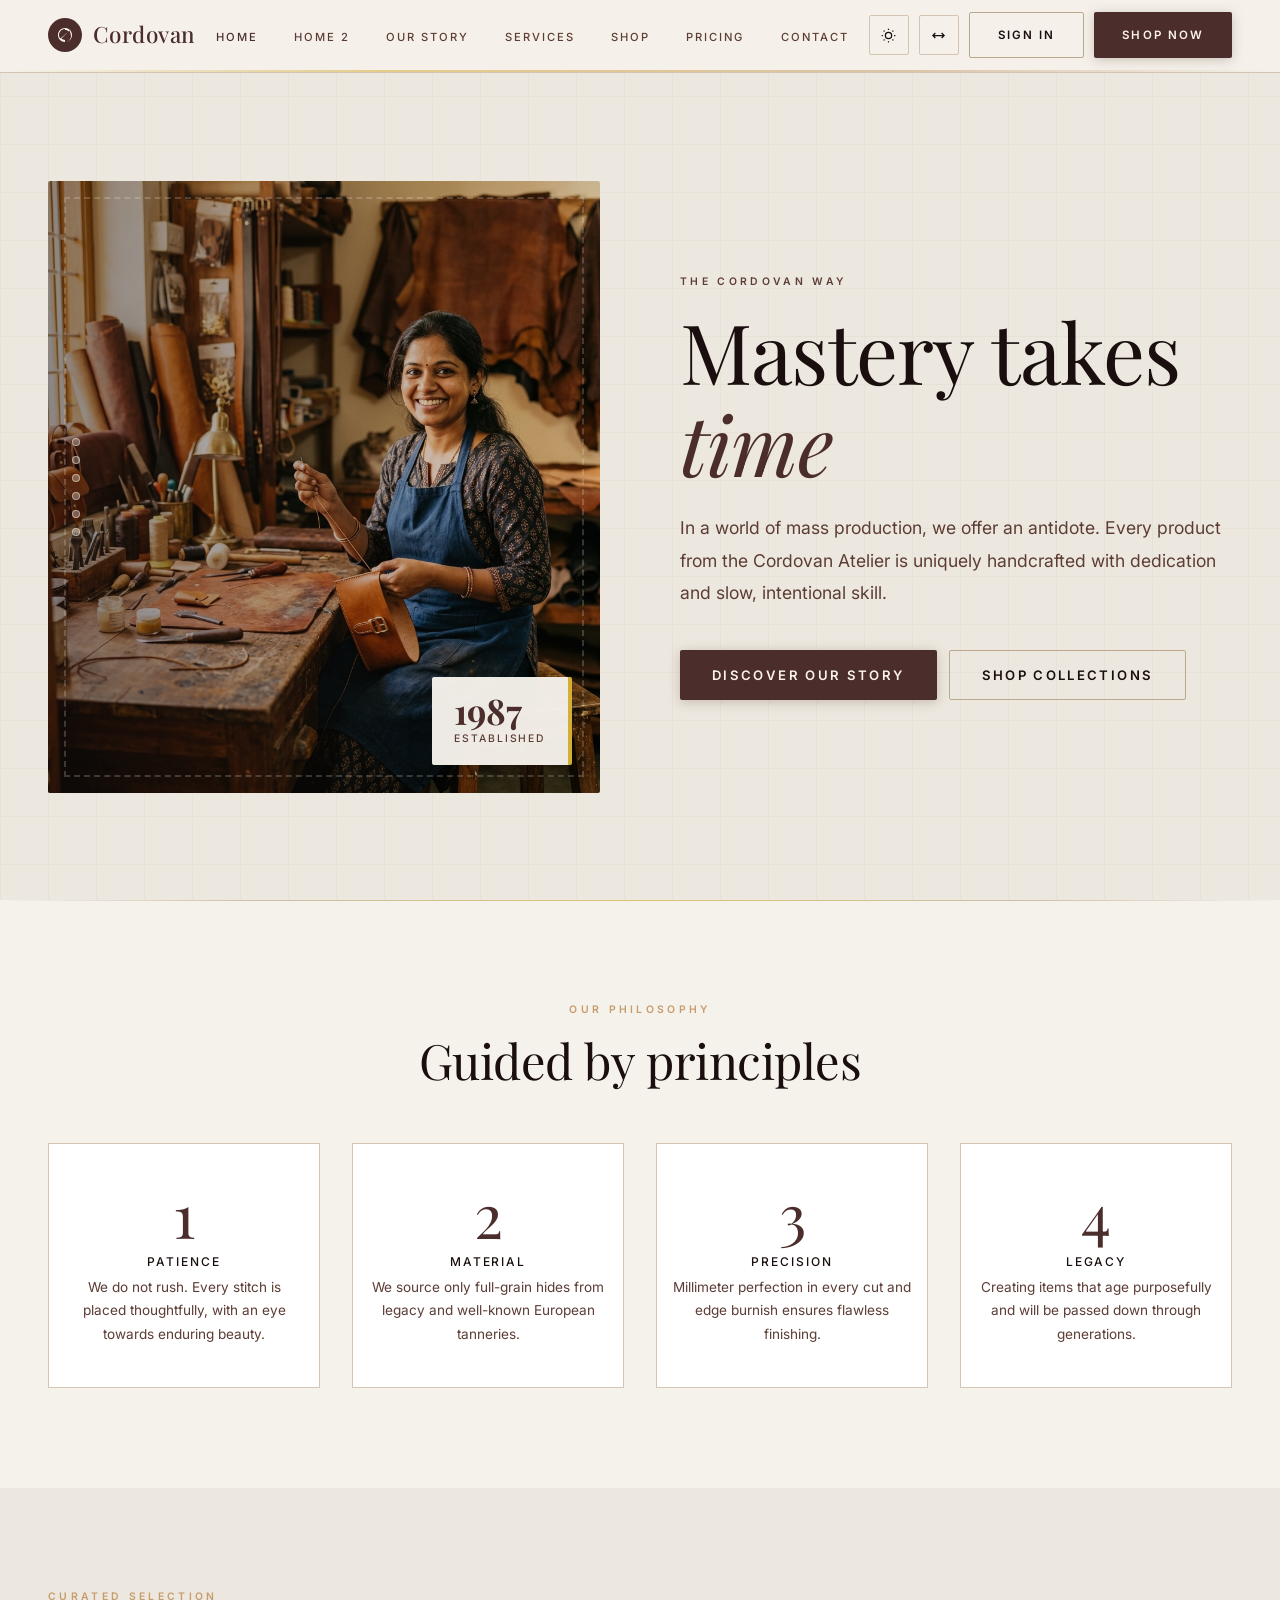
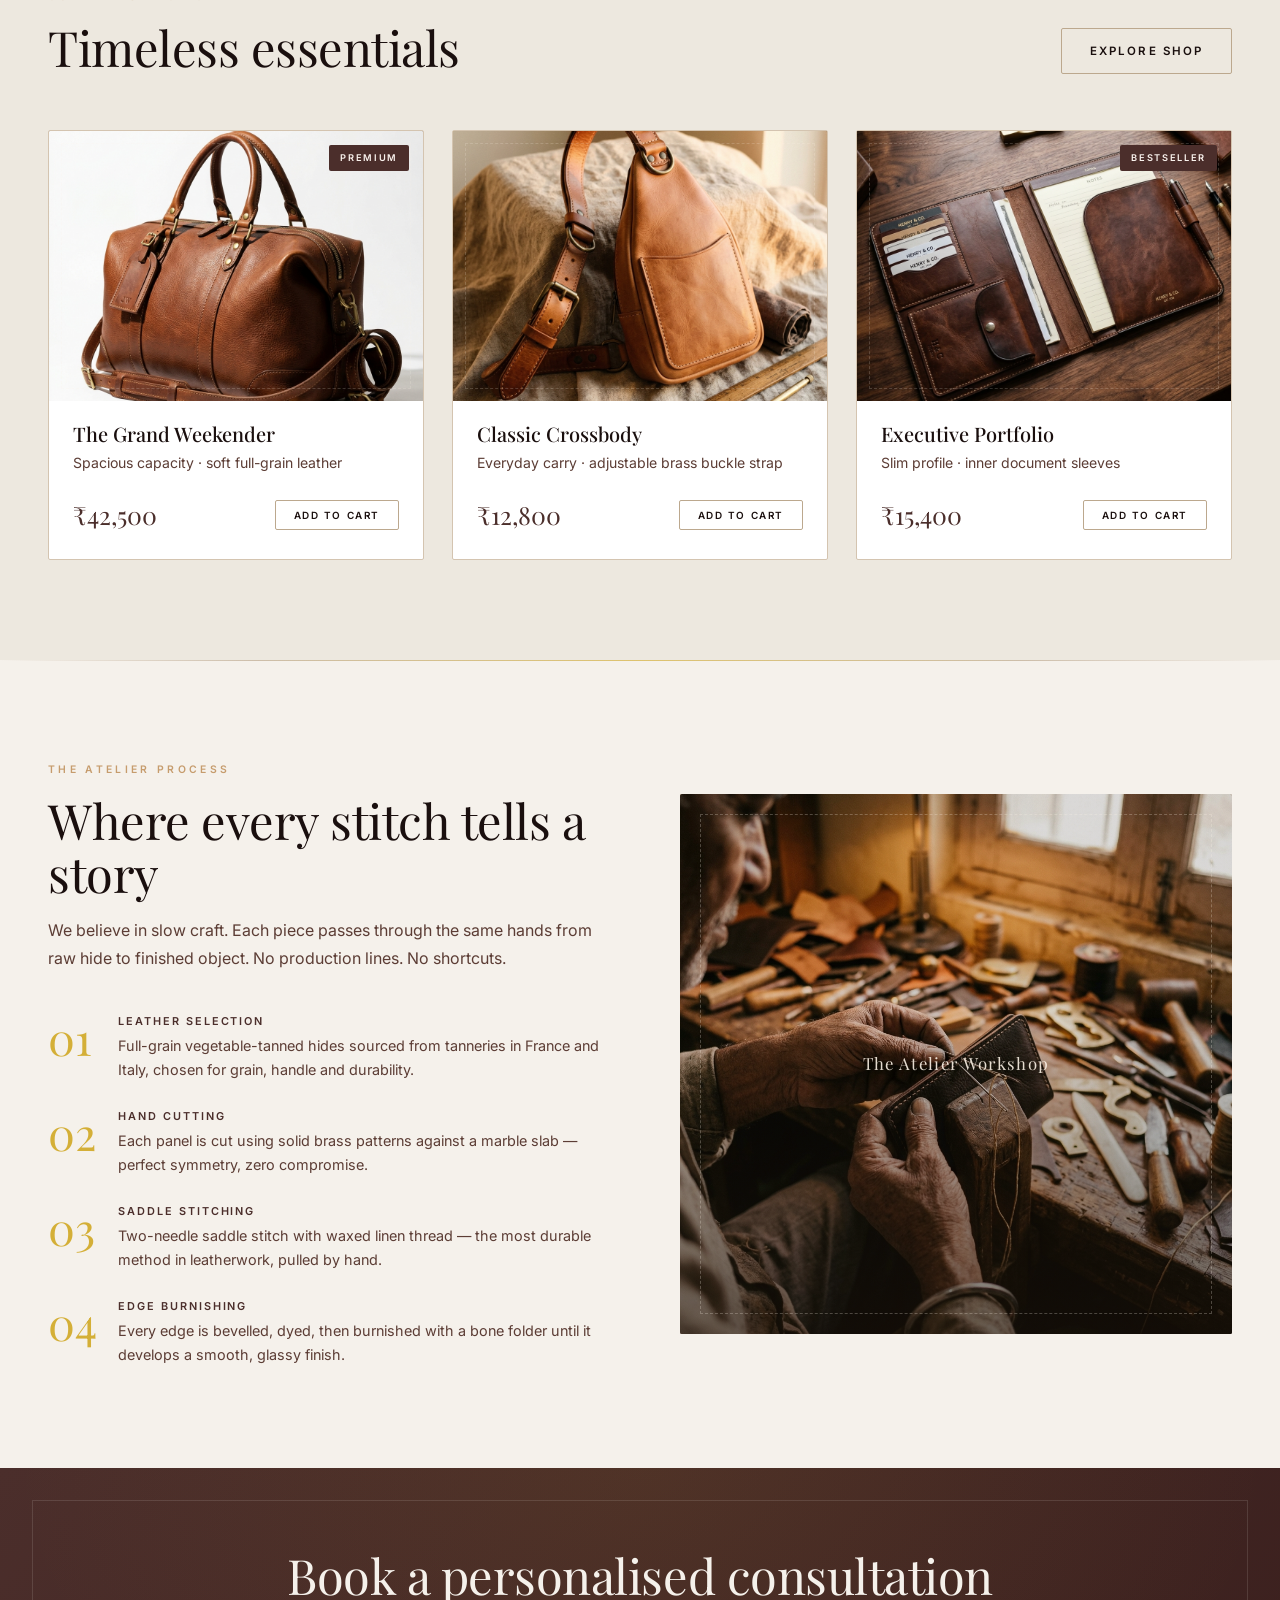
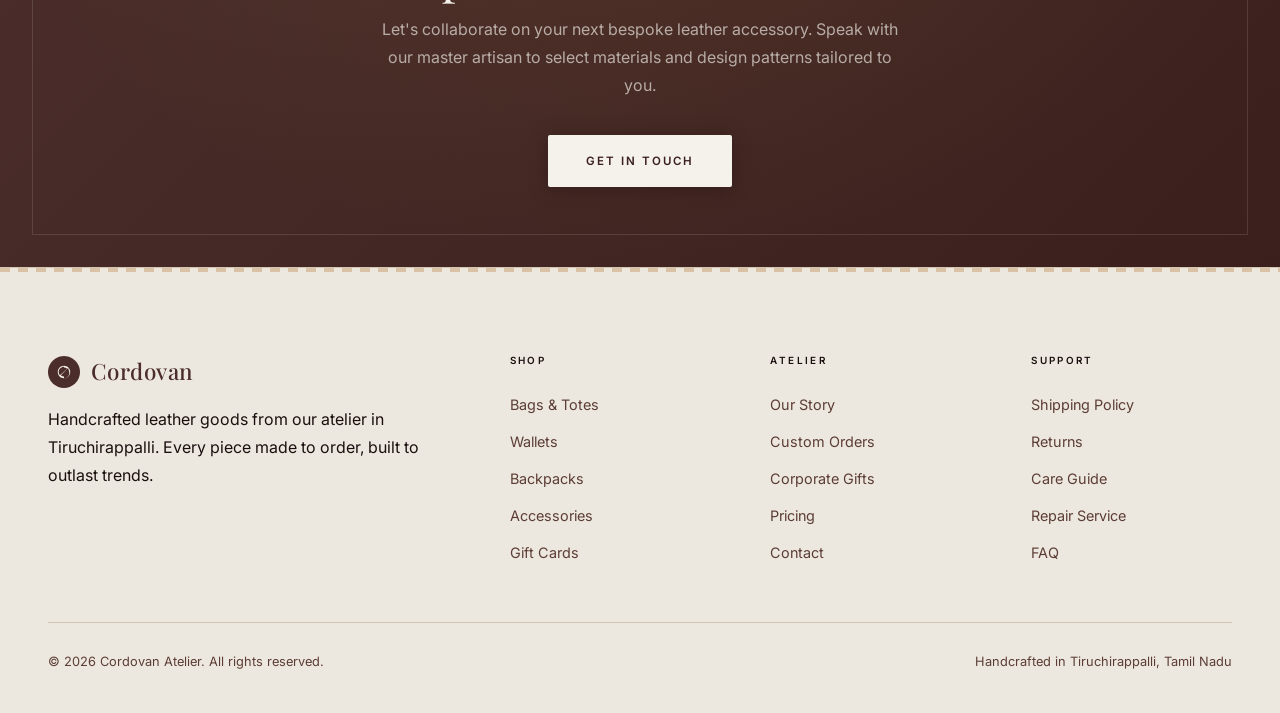
==== index-2.html @ c3d80b7b "first commit" ====
<!DOCTYPE html>
<html lang="en" data-theme="light">

<head>
  <meta charset="UTF-8" />
  <meta name="viewport" content="width=device-width, initial-scale=1.0" />
  <title>Cordovan Atelier – Home 2</title>
  <link rel="icon" type="image/png" href="assets/favicon.png" />
  <link rel="preconnect" href="https://fonts.googleapis.com" />
  <link rel="preconnect" href="https://fonts.gstatic.com" crossorigin />
  <link
    href="https://fonts.googleapis.com/css2?family=Playfair+Display:ital,wght@0,400;0,500;0,700;1,400;1,500&family=Inter:wght@300;400;500;600&display=swap"
    rel="stylesheet" />
  <link rel="stylesheet" href="assets/css/style.css" />
  <link rel="stylesheet" href="assets/css/dark-mode.css" />
  <link rel="stylesheet" href="assets/css/rtl.css" />
</head>

<body>

  <!-- ══════════════════════════ NAV ══════════════════════════ -->
  <nav id="mainNav">
    <div class="nav-inner">
      <div class="logo" onclick="showPage('home')">
        <div class="logo-mark">
          <svg width="18" height="18" viewBox="0 0 18 18">
            <path
              d="M9 2C5.1 2 2 5.1 2 9s3.1 7 7 7 7-3.1 7-7-3.1-7-7-7zm0 2c1.4 0 2.6.5 3.6 1.4L4.4 12.6C3.5 11.6 3 10.4 3 9c0-3.3 2.7-6 6-6zm0 10c-1.4 0-2.6-.5-3.6-1.4l8.2-8.2C14.5 7.4 15 8.6 15 10c0 3.3-2.7 5.9-6 5.9z" />
          </svg>
        </div>
        Cordovan
      </div>
      <ul class="nav-links">
        <li><a id="nav-home" onclick="showPage('home')" class="active">Home</a></li>
        <li><a id="nav-home-2"onclick="showPage('home2')">Home 2</a></li>
        <li><a id="nav-about" onclick="showPage('about')">Our Story</a></li>
        <li><a id="nav-services" onclick="showPage('services')">Services</a></li>
        <li><a id="nav-shop" onclick="showPage('shop')">Shop</a></li>
        <li><a id="nav-pricing" onclick="showPage('pricing')">Pricing</a></li>
        <li><a id="nav-contact" onclick="showPage('contact')">Contact</a></li>
      </ul>
      <div class="nav-actions">
        <button class="btn-icon" onclick="toggleTheme()" title="Toggle light/dark">
          <svg viewBox="0 0 24 24" fill="none" stroke="currentColor" stroke-width="2">
            <circle cx="12" cy="12" r="5" />
            <path
              d="M12 1v2M12 21v2M4.22 4.22l1.42 1.42M18.36 18.36l1.42 1.42M1 12h2M21 12h2M4.22 19.78l1.42-1.42M18.36 5.64l1.42-1.42" />
          </svg>
        </button>
        <button class="btn-icon" id="rtl-toggle-btn" onclick="toggleRTL()" title="Switch to RTL">
          <svg viewBox="0 0 24 24" fill="none" stroke="currentColor" stroke-width="2">
            <path d="M7 16l-4-4 4-4M3 12h18M17 8l4 4-4 4" />
          </svg>
        </button>
        <button class="btn-outline" onclick="showPage('login')">Sign In</button>
        <button class="btn-hide" onclick="showPage('shop')">Shop Now</button>
        <button class="btn-icon mobile-menu-btn" onclick="toggleMobile()">
          <svg viewBox="0 0 24 24" fill="none" stroke="currentColor" stroke-width="2">
            <line x1="3" y1="6" x2="21" y2="6" />
            <line x1="3" y1="12" x2="21" y2="12" />
            <line x1="3" y1="18" x2="21" y2="18" />
          </svg>
        </button>
      </div>
    </div>
  </nav>

  <div class="mobile-menu" id="mobileMenu">
    <a onclick="sp('home');toggleMobile()">Home</a>
    <a onclick="sp('home2');toggleMobile()">Home 2</a>
    <a onclick="sp('services');toggleMobile()">Services</a>
    <a onclick="sp('shop');toggleMobile()">Shop</a>
    <a onclick="sp('about');toggleMobile()">Our Story</a>
    <a onclick="sp('contact');toggleMobile()">Contact</a>
    <a onclick="sp('pricing');toggleMobile()">Pricing</a>
    <div class="mobile-menu-utils">
      <button class="mobile-util-btn" onclick="toggleTheme()" title="Toggle light / dark mode">
        <svg viewBox="0 0 24 24" fill="none" stroke="currentColor" stroke-width="2">
          <circle cx="12" cy="12" r="5" />
          <path
            d="M12 1v2M12 21v2M4.22 4.22l1.42 1.42M18.36 18.36l1.42 1.42M1 12h2M21 12h2M4.22 19.78l1.42-1.42M18.36 5.64l1.42-1.42" />
        </svg>
        <span>Light / Dark</span>
      </button>
      <button class="mobile-util-btn" onclick="toggleRTL()" title="Toggle RTL layout">
        <svg viewBox="0 0 24 24" fill="none" stroke="currentColor" stroke-width="2">
          <path d="M7 16l-4-4 4-4M3 12h18M17 8l4 4-4 4" />
        </svg>
        <span>RTL Layout</span>
      </button>
    </div>
    <div class="mobile-menu-actions">
      <button class="btn-outline" onclick="sp('login');toggleMobile()">Sign In</button>
      <button class="btn-hide" onclick="sp('shop');toggleMobile()">Shop Now</button>
    </div>
  </div>

  <!-- Hero - Alternative Layout: Image Left, Content Right -->
  <div class="hero-wrap" style="background: var(--parch2);">
    <div class="hero-inner">
      <div class="hero-visual animate-hero-visual">
        <div class="hero-visual-inner has-image">
          <img src="assets/images/about_artisan.png" alt="Master artisan working on leather"
            class="hero-img" style="object-position: left center;" />
          <div class="hero-img-overlay"></div>
          <div class="hero-tag" style="left: auto; right: 28px; border-left: none; border-right: 4px solid var(--burnish);">
            <div class="tag-num">1987</div>
            <div class="tag-label">Established</div>
          </div>
          <div class="punch-row" style="right: auto; left: 24px;">
            <div class="punch-dot"></div>
            <div class="punch-dot"></div>
            <div class="punch-dot"></div>
            <div class="punch-dot"></div>
            <div class="punch-dot"></div>
            <div class="punch-dot"></div>
          </div>
        </div>
      </div>
      <div class="hero-content animate-hero-content">
        <span class="eyebrow" style="color: var(--ink-mid);">The Cordovan Way</span>
        <h1>Mastery takes <em>time</em></h1>
        <p>In a world of mass production, we offer an antidote. Every product from the Cordovan Atelier is uniquely handcrafted with dedication and slow, intentional skill.</p>
        <div class="hero-ctas">
          <button class="btn-hide" onclick="showPage('about')">Discover our Story</button>
          <button class="btn-outline" onclick="showPage('shop')">Shop Collections</button>
        </div>
      </div>
    </div>
  </div>

  <div class="divider-stitch"></div>

  <!-- Philosophy Core Values -->
  <section>
    <div class="container">
      <div style="text-align:center;max-width:580px;margin:0 auto 40px">
        <span class="eyebrow">Our Philosophy</span>
        <h2>Guided by principles</h2>
      </div>
      <div class="values-grid">
        <div class="value-card">
          <div class="value-num">1</div>
          <h4>Patience</h4>
          <p>We do not rush. Every stitch is placed thoughtfully, with an eye towards enduring beauty.</p>
        </div>
        <div class="value-card">
          <div class="value-num">2</div>
          <h4>Material</h4>
          <p>We source only full-grain hides from legacy and well-known European tanneries.</p>
        </div>
        <div class="value-card">
          <div class="value-num">3</div>
          <h4>Precision</h4>
          <p>Millimeter perfection in every cut and edge burnish ensures flawless finishing.</p>
        </div>
        <div class="value-card">
          <div class="value-num">4</div>
          <h4>Legacy</h4>
          <p>Creating items that age purposefully and will be passed down through generations.</p>
        </div>
      </div>
    </div>
  </section>

  <!-- Featured Products -->
  <section class="section-alt" style="padding:100px 0">
    <div class="container">
      <div class="products-header">
        <div>
          <span class="eyebrow">Curated Selection</span>
          <h2>Timeless essentials</h2>
        </div>
        <button class="btn-outline" onclick="showPage('shop')">Explore Shop</button>
      </div>
      <div class="product-grid">
        <div class="product-card">
          <div class="product-img cog">
            <img src="assets/images/shop_weekender.png" alt="The Grand Weekender"
              class="prod-img" />
            <span class="product-badge">Premium</span>
          </div>
          <div class="product-info">
            <h3>The Grand Weekender</h3>
            <p>Spacious capacity · soft full-grain leather</p>
            <div class="product-footer"><span class="price">₹42,500</span><button class="btn-cart">Add to Cart</button>
            </div>
          </div>
        </div>
        <div class="product-card">
          <div class="product-img tan">
            <img src="assets/images/shop_crossbody.png" alt="Classic Crossbody"
              class="prod-img" />
          </div>
          <div class="product-info">
            <h3>Classic Crossbody</h3>
            <p>Everyday carry · adjustable brass buckle strap</p>
            <div class="product-footer"><span class="price">₹12,800</span><button class="btn-cart">Add to Cart</button>
            </div>
          </div>
        </div>
        <div class="product-card">
          <div class="product-img dark">
            <img src="assets/images/shop_portfolio.png"
              alt="Executive Portfolio" class="prod-img" />
            <span class="product-badge">Bestseller</span>
          </div>
          <div class="product-info">
            <h3>Executive Portfolio</h3>
            <p>Slim profile · inner document sleeves</p>
            <div class="product-footer"><span class="price">₹15,400</span><button class="btn-cart">Add to Cart</button>
            </div>
          </div>
        </div>
      </div>
    </div>
  </section>

  <div class="divider-stitch"></div>

  <!-- Craft Story - Alternative Layout: Content Left, Image Right -->
  <section>
    <div class="container">
      <div class="craft-grid">
        <div>
          <span class="eyebrow">The Atelier Process</span>
          <h2>Where every stitch tells a story</h2>
          <p class="body" style="margin-top:16px;">We believe in slow craft. Each piece passes through the same hands
            from raw hide to finished object. No production lines. No shortcuts.</p>
          <div class="craft-steps">
            <div class="craft-step">
              <span class="step-num">01</span>
              <div class="step-body">
                <h4>Leather Selection</h4>
                <p>Full-grain vegetable-tanned hides sourced from tanneries in France and Italy, chosen for grain,
                  handle and durability.</p>
              </div>
            </div>
            <div class="craft-step">
              <span class="step-num">02</span>
              <div class="step-body">
                <h4>Hand Cutting</h4>
                <p>Each panel is cut using solid brass patterns against a marble slab — perfect symmetry, zero
                  compromise.</p>
              </div>
            </div>
            <div class="craft-step">
              <span class="step-num">03</span>
              <div class="step-body">
                <h4>Saddle Stitching</h4>
                <p>Two-needle saddle stitch with waxed linen thread — the most durable method in leatherwork, pulled by
                  hand.</p>
              </div>
            </div>
            <div class="craft-step">
              <span class="step-num">04</span>
              <div class="step-body">
                <h4>Edge Burnishing</h4>
                <p>Every edge is bevelled, dyed, then burnished with a bone folder until it develops a smooth, glassy
                  finish.</p>
              </div>
            </div>
          </div>
        </div>
        <div class="craft-visual">
          <img src="assets/images/craft_workshop.png" alt="Artisan saddle-stitching leather in the Cordovan workshop"
            class="craft-img" />
          <div class="craft-img-overlay"></div>
          <div class="craft-visual-label">
            The Atelier Workshop
          </div>
        </div>
      </div>
    </div>
  </section>

  <div class="cta-banner" style="background: linear-gradient(135deg, var(--hide) 0%, var(--hide-deep) 100%);">
    <h2>Book a personalised consultation</h2>
    <p>Let's collaborate on your next bespoke leather accessory. Speak with our master artisan to select materials and design patterns tailored to you.</p>
    <button class="btn-parch" onclick="showPage('contact')">Get in Touch</button>
  </div>

  <footer>
    <div class="footer-inner">
      <div class="footer-grid">
        <div>
          <div class="logo" style="cursor:default;margin-bottom:14px">
            <div class="logo-mark" style="width:32px;height:32px">
              <a href="index.html">
                <svg width="16" height="16" viewBox="0 0 18 18" fill="white">
                  <path
                    d="M9 2C5.1 2 2 5.1 2 9s3.1 7 7 7 7-3.1 7-7-3.1-7-7-7zm0 2c1.4 0 2.6.5 3.6 1.4L4.4 12.6C3.5 11.6 3 10.4 3 9c0-3.3 2.7-6 6-6zm0 10c-1.4 0-2.6-.5-3.6-1.4l8.2-8.2C14.5 7.4 15 8.6 15 10c0 3.3-2.7 5.9-6 5.9z" />
                </svg>
              </a>
            </div>
            <a href="index.html">Cordovan</a>
          </div>
          <p>Handcrafted leather goods from our atelier in Tiruchirappalli. Every piece made to order, built to outlast
            trends.</p>
        </div>
        <div class="footer-col">
          <h5>Shop</h5>
          <ul>
            <li><a onclick="showPage('shop')">Bags &amp; Totes</a></li>
            <li><a onclick="showPage('shop')">Wallets</a></li>
            <li><a onclick="showPage('shop')">Backpacks</a></li>
            <li><a onclick="showPage('shop')">Accessories</a></li>
            <li><a onclick="showPage('shop')">Gift Cards</a></li>
          </ul>
        </div>
        <div class="footer-col">
          <h5>Atelier</h5>
          <ul>
            <li><a onclick="showPage('about')">Our Story</a></li>
            <li><a onclick="showPage('services')">Custom Orders</a></li>
            <li><a onclick="showPage('services')">Corporate Gifts</a></li>
            <li><a onclick="showPage('pricing')">Pricing</a></li>
            <li><a onclick="showPage('contact')">Contact</a></li>
          </ul>
        </div>
        <div class="footer-col">
          <h5>Support</h5>
          <ul>
            <li><a href="#">Shipping Policy</a></li>
            <li><a href="#">Returns</a></li>
            <li><a href="#">Care Guide</a></li>
            <li><a href="#">Repair Service</a></li>
            <li><a href="#">FAQ</a></li>
          </ul>
        </div>
      </div>
      <div class="footer-bottom">
        <p>© 2026 Cordovan Atelier. All rights reserved.</p>
        <p>Handcrafted in Tiruchirappalli, Tamil Nadu</p>
      </div>
    </div>
  </footer>

  <script src="assets/js/main.js"></script>
  <script>
    function showPage(id) {
      // Re-using the same page mapping as index.html
      var map = {
        home: 'index.html',
        home2: 'index-2.html',
        services: 'pages/services.html',
        shop: 'pages/shop.html', about: 'pages/about.html',
        contact: 'pages/contact.html', pricing: 'pages/pricing.html',
        login: 'pages/login.html', signup: 'pages/signup.html'
      };
      if (map[id]) location.href = map[id];
    }
    var sp = showPage;
  </script>
</body>

</html>
---- assets/css/style.css ----
/* ━━━━━━━━━━━━━━━━ EARTHY LUXURY THEME VARIABLES ━━━━━━━━━━━━━━━━ */
:root {
  /* Brand palette – Earthy Luxury */
  --hide:      #4B2E2B;   /* deep burgundy-brown – primary */
  --hide-deep: #3A1F1D;   /* darkened primary */
  --wax:       #C69C6D;   /* warm caramel – secondary */
  --burnish:   #D4AF37;   /* gold accent */
  --thread:    #C69C6D;   /* decorative line colour */

  /* Surface palette */
  --parch:     #F5F1EB;   /* warm cream – page bg */
  --parch2:    #EDE8DF;   /* slightly deeper cream – alt sections */
  --parch3:    #E2D9CC;   /* muted linen – card/panel tones */
  --vellum:    #FAF8F4;   /* near-white card surface */

  /* Text */
  --ink:       #1A0F0E;   /* near-black heading text */
  --ink-mid:   #5C3D35;   /* muted body text */
  --ink-light: #9C7060;   /* placeholder / subtle text */

  /* Structural */
  --seam:      #D4C4B0;   /* light border */
  --seam2:     #BCA88E;   /* medium border */
  --card-bg:   #FFFFFF;
  --nav-bg:    rgba(245,241,235,0.97);
  --shadow:    0 8px 48px rgba(75,46,43,0.12);
  --radius:    2px;

  /* Typography */
  --font-display: 'Playfair Display', Georgia, serif;
  --font-serif:   'Playfair Display', Georgia, serif;
  --font-body:    'Inter', system-ui, sans-serif;
  --font-ui:      'Inter', system-ui, sans-serif;
}

/* ━━━━━━━━━━━━━━━━ LEATHER TEXTURE PATTERNS ━━━━━━━━━━━━━━━━ */
/* Saddle-stitch border utility */
.stitch-border {
  border: 2px dashed var(--seam);
  outline: 1px solid var(--seam2);
  outline-offset: -6px;
}
/* Tooled background for hero/section */
.tooled-bg {
  background-color: var(--parch2);
  background-image:
    repeating-linear-gradient(
      0deg,
      transparent,
      transparent 23px,
      var(--seam) 23px,
      var(--seam) 24px
    ),
    repeating-linear-gradient(
      90deg,
      transparent,
      transparent 23px,
      var(--seam) 23px,
      var(--seam) 24px
    );
  background-size: 24px 24px;
  opacity: 1;
}
/* Grain overlay */
.grain::after {
  content:'';
  position:absolute;inset:0;pointer-events:none;
  background-image: url("data:image/svg+xml,%3Csvg xmlns='http://www.w3.org/2000/svg' width='200' height='200'%3E%3Cfilter id='n'%3E%3CfeTurbulence type='fractalNoise' baseFrequency='0.65' numOctaves='3' stitchTiles='stitch'/%3E%3C/filter%3E%3Crect width='200' height='200' filter='url(%23n)' opacity='0.04'/%3E%3C/svg%3E");
  background-size: 200px 200px;
}

/* ━━━━━━━━━━━━━━━━ RESET ━━━━━━━━━━━━━━━━ */
*, *::before, *::after { box-sizing:border-box; margin:0; padding:0; }
html { scroll-behavior:smooth; overflow-x:hidden; }
body {
  font-family: var(--font-body);
  background: var(--parch);
  color: var(--ink);
  font-size: 16px;
  line-height: 1.75;
  transition: background .35s, color .35s;
  overflow-x: hidden;
}
img { max-width:100%; display:block; }
a { text-decoration:none; color:inherit; }
ul { list-style:none; }

/* ━━━━━━━━━━━━━━━━ TYPOGRAPHY ━━━━━━━━━━━━━━━━ */
h1,h2,h3,h4 { font-family: var(--font-display); font-weight:500; line-height:1.1; }
h1 { font-size:clamp(2.8rem,6.5vw,5.4rem); font-weight:400; letter-spacing:-.01em; }
h2 { font-size:clamp(1.9rem,3.8vw,3.2rem); font-weight:400; letter-spacing:-.01em; }
h3 { font-size:1.55rem; font-weight:500; }
h4 { font-size:1.1rem; font-weight:500; }
.serif { font-family: var(--font-serif); }
.eyebrow {
  font-family: var(--font-ui);
  font-size:.65rem; letter-spacing:.32em; text-transform:uppercase; font-weight:600;
  color: var(--wax); display:block; margin-bottom:14px;
}
p, li { font-family: var(--font-body); font-weight:400; }
p.body { color: var(--ink-mid); max-width:58ch; }

/* ━━━━━━━━━━━━━━━━ BUTTONS ━━━━━━━━━━━━━━━━ */
.btn-hide {
  background: var(--hide); color:#FAF3EE;
  border:none; padding:0 28px; height:46px;
  font-family:var(--font-ui); font-size:.72rem; font-weight:600;
  letter-spacing:.18em; text-transform:uppercase;
  cursor:pointer; border-radius:var(--radius);
  transition: background .25s, box-shadow .25s, transform .15s;
  position:relative; overflow:hidden;
  display:inline-flex; align-items:center; justify-content:center;
  box-shadow: 0 2px 12px rgba(75,46,43,.25);
}
.btn-hide:hover { background: var(--hide-deep); box-shadow: 0 4px 20px rgba(75,46,43,.35); }
.btn-hide:active { transform:scale(.98); }

.btn-outline {
  background:transparent; color: var(--ink);
  border:1.5px solid var(--seam2); padding:0 28px; height:46px;
  font-family:var(--font-ui); font-size:.72rem; font-weight:600;
  letter-spacing:.18em; text-transform:uppercase;
  cursor:pointer; border-radius:var(--radius);
  transition:border-color .25s, color .25s;
  display:inline-flex; align-items:center; justify-content:center;
}
.btn-outline:hover { border-color:var(--hide); color:var(--hide); }

.btn-icon {
  width:40px; height:40px;
  border:1.5px solid var(--seam); border-radius:var(--radius);
  background:transparent; cursor:pointer; color:var(--ink);
  display:flex; align-items:center; justify-content:center;
  transition:border-color .2s, background .2s;
}
.btn-icon:hover { border-color:var(--hide); background:var(--parch2); }
.btn-icon svg { width:15px; height:15px; }

/* ━━━━━━━━━━━━━━━━ NAV ━━━━━━━━━━━━━━━━ */
nav {
  position:fixed; top:0; left:0; right:0; z-index:1000;
  background:var(--nav-bg);
  backdrop-filter:blur(16px) saturate(1.4);
  border-bottom:1px solid var(--seam);
  transition:background .35s;
}
nav::after {
  content:'';
  display:block; height:2px;
  background: linear-gradient(90deg, transparent 0%, var(--burnish) 30%, var(--thread) 70%, transparent 100%);
  opacity:.55;
}
.nav-inner {
  max-width:1320px; margin:0 auto;
  display:flex; align-items:center; justify-content:space-between;
  padding:0 48px; height:70px;
}
.logo {
  display:flex; align-items:center; gap:11px; cursor:pointer;
  font-family:var(--font-display); font-size:1.4rem; font-weight:500;
  color:var(--hide); letter-spacing:.02em;
}
.logo-mark {
  width:34px; height:34px; border-radius:50%;
  background:var(--hide);
  display:flex; align-items:center; justify-content:center;
  flex-shrink:0;
}
.logo-mark svg { fill:#FAF3EE; }
.nav-links {
  display:flex; align-items:center; gap:36px;
}
.nav-links a {
  font-family:var(--font-ui);
  font-size:.7rem; letter-spacing:.18em; text-transform:uppercase; font-weight:500;
  color:var(--ink-mid); transition:color .2s; cursor:pointer;
}
.nav-links a:hover, .nav-links a.active { color:var(--hide); }
.nav-actions { display:flex; align-items:center; gap:10px; }

/* ━━━━━━━━━━━━━━━━ LAYOUT HELPERS ━━━━━━━━━━━━━━━━ */
.container {
  max-width:1320px; margin:0 auto; padding:0 48px;
}
section { padding:100px 0; }
section .container { padding-top:0; padding-bottom:0; }

/* ━━━━━━━━━━━━━━━━ STRIP (marquee-like) ━━━━━━━━━━━━━━━━ */
.brand-strip {
  background:var(--hide);
  padding:14px 48px;
  display:flex; align-items:center; justify-content:center;
  gap:40px; flex-wrap:wrap;
  position:relative; overflow:hidden;
}
.brand-strip::before, .brand-strip::after {
  content:'';
  position:absolute; top:0; bottom:0;
  width:4px;
  background: repeating-linear-gradient(
    180deg,
    #FBF2E6 0, #FBF2E6 6px,
    transparent 6px, transparent 12px
  );
  opacity:.4;
}
.brand-strip::before { left:24px; }
.brand-strip::after  { right:24px; }
.strip-item {
  font-family:var(--font-body);
  font-size:.72rem; letter-spacing:.22em; text-transform:uppercase;
  color:rgba(251,242,230,.88);
}
.strip-lozenge { width:5px; height:5px; border-radius:50%; background:var(--thread); }

/* ━━━━━━━━━━━━━━━━ HERO ━━━━━━━━━━━━━━━━ */
.hero-wrap {
  padding-top:73px;
  background:var(--parch);
  position:relative; overflow:hidden;
}
.hero-wrap::before {
  content:'';
  position:absolute; inset:0; pointer-events:none;
  background-image:
    linear-gradient(var(--seam) 1px, transparent 1px),
    linear-gradient(90deg, var(--seam) 1px, transparent 1px);
  background-size:48px 48px;
  opacity:.18;
}
.hero-inner {
  max-width:1320px; margin:0 auto; padding:80px 48px;
  display:grid; grid-template-columns:1fr 1fr;
  align-items:center; gap:80px;
  min-height:calc(100vh - 73px);
}
.hero-content h1 { margin-bottom:24px; }
.hero-content h1 em { font-style:italic; color:var(--hide); }
.hero-content p { font-size:1.1rem; line-height:1.85; color:var(--ink-mid); margin-bottom:40px; max-width:50ch; }
.hero-ctas { display:flex; gap:12px; flex-wrap:wrap; }
.hero-ctas .btn-hide, .hero-ctas .btn-outline { height:50px; padding:0 32px; font-size:.82rem; }

.hero-visual {
  position:relative; height:68vh; min-height:480px;
  border-radius:2px; overflow:hidden;
}
.hero-visual-inner {
  width:100%; height:100%;
  background: linear-gradient(145deg, #C69C6D 0%, #4B2E2B 45%, #2E1614 100%);
  display:flex; align-items:center; justify-content:center;
  position:relative;
}
/* When a real image is loaded, dim the gradient overlay */
.hero-visual-inner.has-image {
  background: none;
}
.hero-visual-inner img.hero-img {
  position:absolute; inset:0; width:100%; height:100%;
  object-fit:cover; object-position:center;
  display:block;
}
.hero-img-overlay {
  position:absolute; inset:0;
  background: linear-gradient(to right, rgba(26,15,14,.5) 0%, rgba(26,15,14,.08) 100%);
  pointer-events:none;
}
.hero-visual-inner::before {
  content:'';
  position:absolute; inset:16px; z-index:2;
  border:2px dashed rgba(251,242,230,.2);
  pointer-events:none;
}
.hero-visual-icon {
  display:flex; flex-direction:column; align-items:center; gap:16px;
  color:rgba(251,242,230,.6); position:relative; z-index:2;
}
.hero-visual-icon svg { width:72px; height:72px; }
.hero-visual-icon span {
  font-family:var(--font-display);
  font-size:1rem; letter-spacing:.1em;
  color:rgba(251,242,230,.5);
}
.hero-tag {
  position:absolute; bottom:28px; left:28px; z-index:3;
  background:rgba(245,241,235,.97);
  border-radius:2px; padding:16px 22px;
  border-left:4px solid var(--burnish);
  box-shadow: 0 4px 24px rgba(26,15,14,.2);
}
.hero-tag .tag-num {
  font-family:var(--font-display); font-size:2.2rem;
  font-weight:700; color:var(--hide); line-height:1;
}
.hero-tag .tag-label {
  font-family:var(--font-ui);
  font-size:.65rem; letter-spacing:.18em; text-transform:uppercase; font-weight:500;
  color:var(--ink-mid); margin-top:2px;
}
.punch-row {
  position:absolute; right:24px; top:50%; transform:translateY(-50%);
  display:flex; flex-direction:column; gap:10px; z-index:3;
}
.punch-dot {
  width:8px; height:8px; border-radius:50%;
  background:rgba(251,242,230,.3);
  border:1px solid rgba(251,242,230,.5);
}

/* ━━━━━━━━━━━━━━━━ SECTION DIVIDER ━━━━━━━━━━━━━━━━ */
.divider-stitch {
  height:1px;
  background: linear-gradient(90deg, transparent 0%, var(--seam2) 20%, var(--burnish) 50%, var(--seam2) 80%, transparent 100%);
  opacity:.7; margin:0;
}

/* ━━━━━━━━━━━━━━━━ CRAFT STORY ━━━━━━━━━━━━━━━━ */
.craft-grid {
  display:grid; grid-template-columns:1fr 1fr; gap:80px; align-items:center;
}
.craft-visual {
  height:540px;
  background:linear-gradient(155deg, #C69C6D 0%, #4B2E2B 55%, #2A1615 100%);
  border-radius:2px; position:relative; overflow:hidden;
  display:flex; align-items:center; justify-content:center;
}
.craft-visual img.craft-img {
  position:absolute; inset:0; width:100%; height:100%;
  object-fit:cover; object-position:center;
  display:block;
}
.craft-img-overlay {
  position:absolute; inset:0;
  background: linear-gradient(to top, rgba(30,19,10,.6) 0%, rgba(30,19,10,.15) 60%);
  z-index:1; pointer-events:none;
}
.craft-visual::after {
  content:'';
  position:absolute; inset:20px; z-index:2;
  border:1px dashed rgba(251,242,230,.25);
  pointer-events:none;
}
.craft-visual-label {
  color:rgba(251,242,230,.9);
  font-family:var(--font-display);
  font-size:1.05rem; letter-spacing:.08em; text-align:center;
  position:relative; z-index:3;
  text-shadow: 0 2px 12px rgba(0,0,0,.5);
}
.craft-visual svg { width:60px; height:60px; margin:0 auto 12px; display:block; }

.craft-steps { margin-top:44px; display:flex; flex-direction:column; gap:28px; }
.craft-step { display:flex; gap:22px; align-items:flex-start; }
.step-num {
  font-family:var(--font-display); font-size:2.8rem; font-weight:400;
  color:var(--burnish); line-height:1; flex-shrink:0; width:48px;
}
.step-body h4 {
  font-family:var(--font-ui);
  font-size:.68rem; letter-spacing:.18em; text-transform:uppercase;
  color:var(--hide); margin-bottom:6px; font-weight:600;
}
.step-body p { font-size:.9rem; color:var(--ink-mid); line-height:1.7; }

/* ━━━━━━━━━━━━━━━━ PRODUCTS ━━━━━━━━━━━━━━━━ */
.section-alt { background:var(--parch2); }
.products-header {
  display:flex; justify-content:space-between; align-items:flex-end; margin-bottom:56px;
}
.product-grid { display:grid; grid-template-columns:repeat(3,1fr); gap:28px; }

.product-card {
  background:var(--card-bg); border:1px solid var(--seam);
  border-radius:var(--radius); overflow:hidden;
  transition:box-shadow .3s, transform .3s; cursor:pointer;
}
.product-card:hover { box-shadow:var(--shadow); transform:translateY(-5px); }

.product-img {
  height:270px;
  display:flex; align-items:center; justify-content:center;
  font-family:var(--font-display); font-size:5rem; color:transparent;
  position:relative; overflow:hidden;
}
.product-img.tan  { background:linear-gradient(135deg,#C69C6D,#4B2E2B); }
.product-img.dark { background:linear-gradient(135deg,#3A1F1D,#20100F); }
.product-img.cog  { background:linear-gradient(135deg,#8B6040,#4B2E2B); }
.product-img svg { width:52px; height:52px; color:rgba(245,241,235,.35); position:relative; z-index:1; }
/* Real product images */
.product-img img.prod-img {
  position:absolute; inset:0; width:100%; height:100%;
  object-fit:cover; object-position:center;
  display:block; transition:transform .4s ease;
}
.product-card:hover .prod-img { transform:scale(1.04); }
.product-img::before {
  content:'';
  position:absolute; inset:12px; z-index:2;
  border:1px dashed rgba(251,242,230,.18);
  pointer-events:none;
}
.product-badge {
  position:absolute; top:14px; right:14px;
  background:var(--hide); color:#FAF3EE;
  font-family:var(--font-ui);
  font-size:.58rem; letter-spacing:.18em; text-transform:uppercase; font-weight:600;
  padding:5px 11px; border-radius:2px;
}
.product-info { padding:22px 24px; }
.product-info h3 { font-size:1.25rem; margin-bottom:6px; }
.product-info p { font-size:.88rem; color:var(--ink-mid); margin-bottom:18px; }
.product-footer { display:flex; justify-content:space-between; align-items:center; }
.price { font-family:var(--font-display); font-size:1.55rem; color:var(--hide); }
.btn-cart {
  background:transparent; border:1.5px solid var(--seam2);
  padding:8px 18px; font-family:var(--font-ui); font-weight:600;
  font-size:.62rem; letter-spacing:.16em; text-transform:uppercase;
  cursor:pointer; color:var(--ink); transition:all .25s;
  border-radius:var(--radius);
}
.btn-cart:hover { background:var(--hide); color:#FAF3EE; border-color:var(--hide); }

/* ━━━━━━━━━━━━━━━━ CUSTOMISATION ━━━━━━━━━━━━━━━━ */
.custom-bg {
  background:var(--parch3);
  position:relative; overflow:hidden;
}
.custom-bg::before {
  content:'';
  position:absolute; inset:0; pointer-events:none;
  background: repeating-linear-gradient(
    -45deg,
    transparent, transparent 14px,
    var(--seam) 14px, var(--seam) 15px
  );
  opacity:.12;
}
.custom-inner { max-width:1320px; margin:0 auto; padding:100px 48px; position:relative; }
.custom-grid { display:grid; grid-template-columns:1fr 1fr; gap:80px; align-items:start; margin-top:56px; }
.option-list { display:flex; flex-direction:column; gap:14px; }
.option-card {
  display:flex; gap:16px; padding:22px;
  background:var(--parch); border:1px solid var(--seam);
  border-left:4px solid var(--hide);
  transition:border-color .2s, box-shadow .2s;
}
.option-card:hover { box-shadow:0 2px 20px rgba(139,90,43,.1); }
.option-icon {
  width:46px; height:46px; flex-shrink:0;
  background:var(--parch2); border:1px solid var(--seam);
  display:flex; align-items:center; justify-content:center; color:var(--hide);
}
.option-icon svg { width:20px; height:20px; }
.option-text h4 {
  font-family:var(--font-body);
  font-size:.8rem; letter-spacing:.12em; text-transform:uppercase;
  color:var(--ink); font-weight:500; margin-bottom:3px;
}
.option-text p { font-size:.88rem; color:var(--ink-mid); }

/* ━━━━━━━━━━━━━━━━ TESTIMONIALS ━━━━━━━━━━━━━━━━ */
.testi-grid { display:grid; grid-template-columns:repeat(3,1fr); gap:28px; margin-top:56px; }
.testi-card {
  background:var(--card-bg); border:1px solid var(--seam);
  padding:32px 28px; position:relative;
}
.testi-card::before, .testi-card::after {
  content:'';
  position:absolute; width:20px; height:20px;
  border-color:var(--thread); border-style:solid;
}
.testi-card::before { top:10px; left:10px; border-width:1px 0 0 1px; }
.testi-card::after  { bottom:10px; right:10px; border-width:0 1px 1px 0; }

.testi-stars { color:var(--burnish); font-size:.95rem; letter-spacing:3px; margin-bottom:18px; }
.testi-card blockquote {
  font-family:var(--font-display); font-style:italic;
  font-size:1.05rem; line-height:1.7; color:var(--ink); margin-bottom:20px;
}
.reviewer { display:flex; align-items:center; gap:12px; }
.reviewer-init {
  width:40px; height:40px; border-radius:50%;
  background:var(--hide); display:flex; align-items:center; justify-content:center;
  font-family:var(--font-display); font-size:1rem; color:#FAF3EE;
}
.reviewer-name { font-size:.85rem; font-weight:600; font-family:var(--font-ui); }
.reviewer-loc  { font-size:.75rem; color:var(--ink-mid); font-family:var(--font-body); }

/* ━━━━━━━━━━━━━━━━ CTA BANNER ━━━━━━━━━━━━━━━━ */
.cta-banner {
  background: linear-gradient(135deg, #3A1F1D 0%, #4B2E2B 60%, #5C3530 100%);
  padding:80px 48px; text-align:center;
  position:relative; overflow:hidden;
}
.cta-banner::before {
  content:'';
  position:absolute; inset:0;
  background: radial-gradient(ellipse at center top, rgba(212,175,55,.08) 0%, transparent 70%);
}
.cta-banner::after {
  content:'';
  position:absolute; inset:32px;
  border:1px solid rgba(245,241,235,.12);
  pointer-events:none;
}
.cta-banner h2 { color:#F5F1EB; position:relative; z-index:1; margin-bottom:14px; }
.cta-banner p  { color:rgba(245,241,235,.65); text-align:center; margin:0 auto 36px; position:relative; z-index:1; max-width:52ch; }
.cta-banner .btn-parch {
  background:#F5F1EB; color:var(--hide-deep);
  border:none; padding:0 38px; height:52px;
  font-family:var(--font-ui); font-size:.72rem; font-weight:600;
  letter-spacing:.18em; text-transform:uppercase;
  cursor:pointer; border-radius:var(--radius);
  transition:all .25s; position:relative; z-index:1;
  box-shadow:0 2px 20px rgba(0,0,0,.25);
}
.cta-banner .btn-parch:hover { background:#fff; box-shadow:0 4px 28px rgba(0,0,0,.35); }

/* ━━━━━━━━━━━━━━━━ FOOTER ━━━━━━━━━━━━━━━━ */
footer {
  background:var(--parch2);
  border-top:1px solid var(--seam);
  padding:80px 48px 40px;
}
footer::before {
  content:'';
  display:block; height:4px; margin-bottom:0;
  background: repeating-linear-gradient(
    90deg,
    var(--thread) 0, var(--thread) 10px,
    transparent 10px, transparent 18px
  );
  opacity:.5; margin:-80px -48px 80px;
}
.footer-inner { max-width:1320px; margin:0 auto; }
.footer-grid {
  display:grid; grid-template-columns:2fr 1fr 1fr 1fr;
  gap:60px; margin-bottom:56px;
}
.footer-brand p { font-size:.9rem; color:var(--ink-mid); margin-top:14px; }
.footer-col h5 {
  font-family:var(--font-ui);
  font-size:.62rem; letter-spacing:.24em; text-transform:uppercase; font-weight:600;
  color:var(--ink); margin-bottom:20px;
}
.footer-col ul { display:flex; flex-direction:column; gap:9px; }
.footer-col ul li a {
  font-size:.9rem; color:var(--ink-mid);
  cursor:pointer; transition:color .2s;
}
.footer-col ul li a:hover { color:var(--hide); }
.footer-bottom {
  border-top:1px solid var(--seam); padding-top:28px;
  display:flex; justify-content:space-between; align-items:center; flex-wrap:wrap; gap:14px;
}
.footer-bottom p { font-size:.8rem; color:var(--ink-mid); margin:0; }

/* ━━━━━━━━━━━━━━━━ PAGE HERO (inner pages) ━━━━━━━━━━━━━━━━ */
.page-hero {
  padding-top:73px;
  background:var(--parch2);
  position:relative; overflow:hidden;
}
.page-hero::before {
  content:'';
  position:absolute; inset:0; pointer-events:none;
  background-image:
    linear-gradient(var(--seam) 1px, transparent 1px),
    linear-gradient(90deg, var(--seam) 1px, transparent 1px);
  background-size:32px 32px;
  opacity:.15;
}
.page-hero-inner {
  max-width:1320px; margin:0 auto;
  padding:80px 48px 72px;
  position:relative; z-index:1;
}
.page-hero-inner p { font-size:1.05rem; color:var(--ink-mid); margin-top:16px; max-width:52ch; }

/* ━━━━━━━━━━━━━━━━ SERVICES ━━━━━━━━━━━━━━━━ */
.services-grid { display:grid; grid-template-columns:repeat(3,1fr); gap:24px; }
.service-card {
  background:var(--card-bg); border:1px solid var(--seam);
  padding:38px 30px; transition:box-shadow .3s;
  position:relative;
}
.service-card::before, .service-card::after {
  content:''; position:absolute;
  width:16px; height:16px;
  border-color:var(--thread); border-style:solid;
}
.service-card::before { top:8px; left:8px; border-width:1px 0 0 1px; }
.service-card::after  { bottom:8px; right:8px; border-width:0 1px 1px 0; }
.service-card:hover { box-shadow:var(--shadow); }
.service-icon {
  width:54px; height:54px;
  background:var(--parch2); border:1.5px solid var(--seam);
  display:flex; align-items:center; justify-content:center;
  color:var(--hide); margin-bottom:22px;
}
.service-icon svg { width:22px; height:22px; }
.service-card h3 { margin-bottom:10px; }
.service-card p  { font-size:.9rem; color:var(--ink-mid); }
.service-tag { font-size:.72rem; color:var(--wax); letter-spacing:.1em; text-transform:uppercase; margin-top:16px; display:block; }

.process-timeline {
  margin-top:56px; display:grid; grid-template-columns:repeat(4,1fr); gap:40px;
  position:relative;
}
.process-timeline::before {
  content:''; position:absolute; top:32px; left:8%; right:8%; height:1px;
  background: repeating-linear-gradient(
    90deg, var(--seam2) 0, var(--seam2) 8px, transparent 8px, transparent 14px
  );
}
.process-step { text-align:center; position:relative; }
.process-num {
  width:64px; height:64px; border-radius:50%;
  background:var(--parch); border:2px solid var(--seam2);
  display:flex; align-items:center; justify-content:center;
  font-family:var(--font-display); font-size:1.5rem; color:var(--hide);
  margin:0 auto 18px; position:relative; z-index:1;
}
.process-step.done .process-num { background:var(--hide); color:#FAF3EE; border-color:var(--hide); }
.process-step h4 { font-size:.65rem; letter-spacing:.2em; text-transform:uppercase; margin-bottom:6px; font-family:var(--font-ui); font-weight:600; }
.process-step p { font-size:.85rem; color:var(--ink-mid); text-align:center; }

/* ━━━━━━━━━━━━━━━━ ABOUT ━━━━━━━━━━━━━━━━ */
.about-grid { display:grid; grid-template-columns:1fr 1fr; gap:80px; align-items:center; }
.about-visual {
  height:570px;
  background:linear-gradient(150deg,#C69C6D 0%,#4B2E2B 50%,#2A1615 100%);
  border-radius:2px; display:flex; align-items:center; justify-content:center;
  position:relative; overflow:hidden;
}
.about-visual img.about-img {
  position:absolute; inset:0; width:100%; height:100%;
  object-fit:cover; object-position:top center; display:block;
}
.about-img-overlay {
  position:absolute; inset:0;
  background: linear-gradient(to top, rgba(30,19,10,.5) 0%, rgba(30,19,10,.1) 70%);
  z-index:1; pointer-events:none;
}
.about-visual::after { content:''; position:absolute; inset:20px; z-index:2; border:1px dashed rgba(251,242,230,.25); }
.about-pull {
  margin-top:32px; padding:24px 28px;
  border-left:5px solid var(--hide); background:var(--parch2);
}
.about-pull blockquote {
  font-family:var(--font-display); font-style:italic;
  font-size:1.2rem; line-height:1.65; color:var(--ink);
}
.about-pull cite { display:block; margin-top:10px; font-size:.8rem; color:var(--ink-mid); font-style:normal; }

.values-grid { display:grid; grid-template-columns:repeat(4,1fr); gap:32px; margin-top:56px; }
.value-card { text-align:center; padding:40px 16px; border:1px solid var(--seam); background:var(--card-bg); }
.value-num {
  font-family:var(--font-display); font-size:3.8rem; font-weight:400;
  color:var(--hide); line-height:1;
}
.value-card h4 {
  font-family:var(--font-body); font-size:.75rem; letter-spacing:.16em;
  text-transform:uppercase; margin:10px 0 8px; color:var(--ink);
}
.value-card p { font-size:.85rem; color:var(--ink-mid); text-align:center; max-width:none; }

/* ━━━━━━━━━━━━━━━━ CONTACT ━━━━━━━━━━━━━━━━ */
.contact-grid { display:grid; grid-template-columns:1fr 1fr; gap:80px; }
.contact-item { display:flex; gap:18px; align-items:flex-start; margin-bottom:28px; }
.contact-icon {
  width:48px; height:48px; flex-shrink:0;
  background:var(--parch2); border:1.5px solid var(--seam);
  display:flex; align-items:center; justify-content:center; color:var(--hide);
}
.contact-icon svg { width:18px; height:18px; }
.contact-item h4 { font-family:var(--font-body); font-size:.75rem; letter-spacing:.14em; text-transform:uppercase; margin-bottom:4px; }
.contact-item p { font-size:.9rem; color:var(--ink-mid); margin:0; }

.form-group { margin-bottom:18px; }
.form-group label {
  display:block; font-family:var(--font-body);
  font-size:.72rem; letter-spacing:.14em; text-transform:uppercase;
  color:var(--ink); margin-bottom:6px;
}
.form-group input, .form-group select, .form-group textarea {
  width:100%; background:var(--parch); border:1.5px solid var(--seam);
  padding:11px 15px; font-family:var(--font-body); font-size:.95rem; color:var(--ink);
  outline:none; transition:border-color .2s; border-radius:var(--radius);
}
.form-group input:focus, .form-group select:focus, .form-group textarea:focus { border-color:var(--hide); }
.form-group textarea { resize:vertical; min-height:130px; }
.form-submit .btn-hide { width:100%; height:48px; font-size:.82rem; }

/* ━━━━━━━━━━━━━━━━ MAP SECTION ━━━━━━━━━━━━━━━━ */
.map-section {
  border-top:1px solid var(--seam);
  position:relative;
}
.map-eyebrow {
  text-align:center;
  padding:48px 48px 32px;
  background:var(--parch2);
  border-bottom:1px solid var(--seam);
}
.map-eyebrow .eyebrow { display:block; margin-bottom:8px; }
.map-eyebrow p {
  font-size:.92rem; color:var(--ink-mid);
  font-family:var(--font-body); margin:0;
}
.map-wrapper {
  position:relative;
  line-height:0; /* remove gap under iframe */
}
.map-wrapper iframe {
  width:100%; height:460px;
  border:0; display:block;
  filter: saturate(0.85) contrast(1.02);
}
.map-directions-btn {
  position:absolute; bottom:28px; right:32px;
  background:var(--hide); color:#FAF3EE;
  font-family:var(--font-ui); font-size:.65rem;
  font-weight:600; letter-spacing:.18em; text-transform:uppercase;
  padding:12px 22px;
  display:inline-flex; align-items:center; gap:8px;
  border-radius:2px;
  box-shadow:0 4px 20px rgba(26,15,14,.35);
  transition:background .2s, box-shadow .2s;
  text-decoration:none;
  z-index:10;
}
.map-directions-btn:hover {
  background:var(--hide-deep);
  box-shadow:0 6px 28px rgba(26,15,14,.45);
}
@media (max-width:768px) {
  .map-wrapper iframe { height:300px; }
  .map-eyebrow { padding:32px 24px 24px; }
  .map-directions-btn { bottom:16px; right:16px; }
}

/* ━━━━━━━━━━━━━━━━ PRICING ━━━━━━━━━━━━━━━━ */
.pricing-grid { display:grid; grid-template-columns:repeat(3,1fr); gap:28px; margin-top:56px; }
.pricing-card {
  background:var(--card-bg); border:1.5px solid var(--seam);
  padding:38px 30px; position:relative;
}
.pricing-card.popular { border-color:var(--hide); box-shadow:0 0 0 1px var(--hide); }
.popular-mark {
  position:absolute; top:-13px; left:50%; transform:translateX(-50%);
  background:var(--hide); color:#FBF2E6;
  font-family:var(--font-body);
  font-size:.62rem; letter-spacing:.14em; text-transform:uppercase;
  padding:4px 18px;
}
.plan-label { font-family:var(--font-body); font-size:.7rem; letter-spacing:.2em; text-transform:uppercase; color:var(--ink-mid); margin-bottom:10px; }
.plan-price { font-family:var(--font-display); font-size:3rem; font-weight:400; color:var(--ink); margin-bottom:4px; }
.plan-price span { font-size:1rem; color:var(--ink-mid); }
.plan-desc { font-size:.88rem; color:var(--ink-mid); margin-bottom:28px; }
.plan-feats { display:flex; flex-direction:column; gap:10px; margin-bottom:28px; }
.feat { display:flex; align-items:center; gap:10px; font-size:.88rem; color:var(--ink-mid); }
.feat svg { flex-shrink:0; color:var(--hide); width:14px; height:14px; }
.feat.off { opacity:.38; }
.plan-btn { width:100%; height:44px; cursor:pointer; font-family:var(--font-body); font-size:.78rem; letter-spacing:.12em; text-transform:uppercase; border-radius:var(--radius); }

/* ━━━━━━━━━━━━━━━━ SHOP ━━━━━━━━━━━━━━━━ */
.shop-layout { display:grid; grid-template-columns:220px 1fr; gap:48px; }
.sidebar-heading {
  font-family:var(--font-body); font-size:.7rem;
  letter-spacing:.18em; text-transform:uppercase;
  margin-bottom:14px; padding-bottom:10px;
  border-bottom:1px dashed var(--seam2); color:var(--ink);
}
.filter-list { display:flex; flex-direction:column; gap:9px; margin-bottom:28px; }
.filter-item { display:flex; align-items:center; gap:10px; cursor:pointer; }
.filter-item input { accent-color:var(--hide); }
.filter-item label { font-size:.88rem; color:var(--ink-mid); cursor:pointer; }
.shop-top { display:flex; justify-content:space-between; align-items:center; margin-bottom:24px; }
.shop-top p { font-size:.88rem; color:var(--ink-mid); margin:0; }
.sort-sel {
  background:var(--parch); border:1.5px solid var(--seam);
  padding:7px 12px; font-family:var(--font-body); font-size:.85rem;
  color:var(--ink); outline:none; cursor:pointer;
}
.shop-grid { display:grid; grid-template-columns:repeat(3,1fr); gap:22px; }

/* ━━━━━━━━━━━━━━━━ AUTH ━━━━━━━━━━━━━━━━ */
.auth-page {
  min-height:100vh; background:var(--parch3);
  display:flex; align-items:center; justify-content:center; padding:40px;
  position:relative; overflow:hidden;
}
.auth-page::before {
  content:''; position:absolute; inset:0; pointer-events:none;
  background-image:
    linear-gradient(var(--seam) 1px, transparent 1px),
    linear-gradient(90deg, var(--seam) 1px, transparent 1px);
  background-size:28px 28px; opacity:.2;
}
.auth-card {
  background:var(--card-bg); border:1.5px solid var(--seam);
  width:100%; max-width:460px; padding:48px;
  position:relative; z-index:1;
}
.auth-card::before, .auth-card::after {
  content:''; position:absolute;
  width:22px; height:22px;
  border-color:var(--thread); border-style:solid;
}
.auth-card::before { top:10px; left:10px; border-width:1.5px 0 0 1.5px; }
.auth-card::after  { bottom:10px; right:10px; border-width:0 1.5px 1.5px 0; }

.auth-top-right { position:absolute; top:18px; right:18px; display:flex; gap:8px; }
.auth-logo { display:flex; align-items:center; gap:10px; margin-bottom:32px; cursor:pointer; }
.auth-logo span { font-family:var(--font-display); font-size:1.35rem; color:var(--hide); }
.auth-title { font-family:var(--font-display); font-size:1.85rem; margin-bottom:6px; }
.auth-sub { font-size:.9rem; color:var(--ink-mid); margin-bottom:28px; }
.social-btns { display:flex; flex-direction:column; gap:9px; margin-bottom:20px; }
.social-btn {
  height:44px; border:1.5px solid var(--seam); background:var(--parch);
  cursor:pointer; display:flex; align-items:center; justify-content:center; gap:10px;
  font-family:var(--font-body); font-size:.88rem; color:var(--ink);
  transition:border-color .2s; width:100%;
}
.social-btn:hover { border-color:var(--hide); }
.social-btn svg { width:18px; height:18px; }
.auth-divider {
  display:flex; align-items:center; gap:14px; margin:20px 0;
  font-family:var(--font-body); font-size:.75rem; letter-spacing:.1em;
  text-transform:uppercase; color:var(--ink-mid);
}
.auth-divider::before, .auth-divider::after {
  content:''; flex:1; height:1px; background:var(--seam);
}
.remember-row {
  display:flex; align-items:center; justify-content:space-between; margin-bottom:18px;
}
.remember-row label { display:flex; align-items:center; gap:7px; font-size:.85rem; cursor:pointer; }
.remember-row a { font-size:.85rem; color:var(--hide); }
.input-wrap { position:relative; }
.input-wrap input { padding-right:44px; }
.eye-btn {
  position:absolute; right:12px; top:50%; transform:translateY(-50%);
  background:none; border:none; cursor:pointer; color:var(--ink-mid); padding:0;
  display:flex; align-items:center;
}
.eye-btn svg { width:15px; height:15px; }
.auth-footer { text-align:center; margin-top:20px; font-size:.88rem; color:var(--ink-mid); }
.auth-footer a { color:var(--hide); cursor:pointer; }
.btn-full { width:100%; height:46px; }

/* ━━━━━━━━━━━━━━━━ MOBILE MENU DRAWER ━━━━━━━━━━━━━━━━ */
.mobile-menu-btn { display:none; }
.mobile-menu {
  display:none;
  position:fixed; top:72px; left:0; right:0;
  background:var(--nav-bg);
  backdrop-filter:blur(20px) saturate(1.5);
  border-bottom:2px solid var(--seam);
  z-index:998;
  flex-direction:column; gap:0;
  box-shadow:0 12px 40px rgba(26,15,14,.12);
  max-height:calc(100vh - 72px);
  overflow-y:auto;
}
.mobile-menu.open { display:flex; }

/* Nav links inside drawer */
.mobile-menu > a {
  font-family:var(--font-ui);
  font-size:.72rem; letter-spacing:.22em; text-transform:uppercase; font-weight:500;
  color:var(--ink-mid); cursor:pointer;
  padding:16px 28px;
  border-bottom:1px solid var(--seam);
  transition:color .2s, background .2s;
  display:block;
}
.mobile-menu > a:hover { color:var(--hide); background:var(--parch2); }
.mobile-menu > a:last-of-type { border-bottom:none; }

/* Action section at bottom of drawer */
.mobile-menu-actions {
  display:flex; gap:10px;
  padding:20px 28px;
  border-top:2px solid var(--seam);
  background:var(--parch2);
}
.mobile-menu-actions .btn-hide,
.mobile-menu-actions .btn-outline {
  flex:1; height:44px; justify-content:center;
}

/* Utility toggles row (theme + RTL) inside drawer */
.mobile-menu-utils {
  display:flex;
  border-top:1px solid var(--seam);
}
.mobile-util-btn {
  flex:1;
  display:flex; align-items:center; justify-content:center; gap:9px;
  padding:15px 12px;
  background:transparent; border:none;
  cursor:pointer; color:var(--ink-mid);
  font-family:var(--font-ui); font-size:.62rem;
  letter-spacing:.2em; text-transform:uppercase; font-weight:500;
  transition:color .2s, background .2s;
  border-right:1px solid var(--seam);
}
.mobile-util-btn:last-child { border-right:none; }
.mobile-util-btn:hover { color:var(--hide); background:var(--parch2); }
.mobile-util-btn svg { width:15px; height:15px; flex-shrink:0; }

/* ━━━━━━━━━━━━━━━━ RESPONSIVE ━━━━━━━━━━━━━━━━ */

/* —— Tablet: collapse nav at 1024px —— */
@media (max-width:1024px) {
  /* NAV: hide links + desktop-only buttons, show hamburger */
  .nav-links           { display:none; }
  .mobile-menu-btn     { display:flex; }
  .nav-actions .btn-outline { display:none; }
  .nav-actions .btn-hide    { display:none; }

  /* Layout */
  .hero-inner { grid-template-columns:1fr; gap:40px; }
  .hero-visual { height:44vh; min-height:360px; }
  .craft-grid, .custom-grid, .about-grid, .contact-grid { grid-template-columns:1fr; gap:40px; }
  .product-grid, .shop-grid { grid-template-columns:repeat(3,1fr); }
  .footer-grid { grid-template-columns:1fr 1fr; }
  .values-grid { grid-template-columns:repeat(2,1fr); }
  .process-timeline { grid-template-columns:repeat(2,1fr); }
  .process-timeline::before { display:none; }
  .testi-grid { grid-template-columns:1fr; }
  .pricing-grid { grid-template-columns:repeat(3,1fr); gap:18px; margin-top:40px; }
  .shop-layout { grid-template-columns:1fr; }
  .services-grid { grid-template-columns:1fr; }
}

/* —— Mid-tablet 900px: reduce padding to prevent overflow —— */
@media (max-width:900px) {
  .container, .footer-inner, section > .container,
  .brand-strip, .cta-banner, footer { padding-left:32px; padding-right:32px; }
  .nav-inner { padding:0 28px; }
  .hero-inner, .page-hero-inner, .custom-inner { padding-left:32px; padding-right:32px; }
  section { padding:72px 0; }
  /* Compact pricing cards */
  .pricing-card { padding:28px 18px; }
  .plan-price { font-size:2.2rem; }
}

/* —— Mobile: 768px —— */
@media (max-width:768px) {
  .container, .nav-inner, .footer-inner, section > .container,
  .brand-strip, .cta-banner, footer { padding-left:24px; padding-right:24px; }
  .hero-inner, .page-hero-inner, .custom-inner { padding-left:24px; padding-right:24px; }
  .nav-inner { padding:0 20px; }
  .product-grid, .shop-grid { grid-template-columns:1fr; }
  .pricing-grid { grid-template-columns:1fr; gap:20px; }
  .footer-grid { grid-template-columns:1fr; }
  .values-grid { grid-template-columns:1fr 1fr; }
  .auth-card { padding:32px 22px; }
  .shop-layout { gap:28px; }
  .shop-layout aside { display:none; }
}

/* —— Small mobile: hide utility icons, keep only logo + hamburger —— */
@media (max-width:480px) {
  .btn-icon:not(.mobile-menu-btn) { display:none; }
  .nav-inner { height:62px; }
  .mobile-menu { top:64px; max-height:calc(100vh - 64px); }
}

/* ━━━━━━━━━━━━━━━━ ANIMATIONS ━━━━━━━━━━━━━━━━ */
@keyframes fadeUp { from { opacity:0; transform:translateY(22px); } to { opacity:1; transform:translateY(0); } }
.animate-hero-content { animation:fadeUp .65s ease both; }
.animate-hero-visual  { animation:fadeUp .65s .12s ease both; }
---- assets/css/dark-mode.css ----
/* ━━━━━━━━━━━━━━━━ DARK MODE OVERRIDES – Earthy Luxury ━━━━━━━━━━━━━━━━ */
[data-theme="dark"] {
  /* Brand – warmed up for dark bg */
  --hide:      #C47E6A;   /* warmed burgundy-tan */
  --hide-deep: #E0A080;   /* lighter highlight */
  --wax:       #9A7450;   /* muted caramel */
  --burnish:   #D4AF37;   /* gold stays */
  --thread:    #9A7450;

  /* Dark surfaces */
  --parch:     #100C0B;   /* near-black warm */
  --parch2:    #1A1210;   /* dark card ground */
  --parch3:    #241915;   /* panel bg */
  --vellum:    #1E1512;   /* dark card */

  /* Text */
  --ink:       #F0E8DE;
  --ink-mid:   #B09080;
  --ink-light: #7A5A50;

  /* Structural */
  --seam:      #3A2820;
  --seam2:     #503C30;
  --card-bg:   #1E1512;
  --nav-bg:    rgba(16,12,11,0.98);
  --shadow:    0 8px 40px rgba(0,0,0,0.55);
}
---- assets/css/rtl.css ----
/* ━━━━━━━━━━━━━━━━ RTL.CSS – Cordovan Atelier ━━━━━━━━━━━━━━━━ */
/*
  Applied when <html dir="rtl"> is set.
  Flexbox rows reverse automatically with dir="rtl".
  CSS Grid does NOT — so we set direction:rtl on each grid container.
  Physical positioning properties (left/right, border-left/right,
  padding-left/right, margin-left/right) must be explicitly flipped.
*/

/* ━━━━━━━━━━━━━━━━ BASE ━━━━━━━━━━━━━━━━ */
[dir="rtl"] body {
  direction: rtl;
  text-align: right;
}

/* ━━━━━━━━━━━━━━━━ TYPOGRAPHY ━━━━━━━━━━━━━━━━ */
[dir="rtl"] .eyebrow {
  letter-spacing: 0.1em; /* slightly reduced — wide tracking looks odd in RTL */
}

/* ━━━━━━━━━━━━━━━━ NAV ━━━━━━━━━━━━━━━━ */
/* Flexbox reverses automatically; only physical overrides needed */
[dir="rtl"] .nav-inner {
  direction: rtl;
}
[dir="rtl"] .nav-links a {
  letter-spacing: 0.08em;
}

/* Stitching strip — swap side decorations */
[dir="rtl"] .brand-strip::before {
  left: auto;
  right: 24px;
}
[dir="rtl"] .brand-strip::after {
  right: auto;
  left: 24px;
}

/* ━━━━━━━━━━━━━━━━ MOBILE MENU ━━━━━━━━━━━━━━━━ */
[dir="rtl"] .mobile-menu {
  text-align: right;
}

/* ━━━━━━━━━━━━━━━━ LAYOUT HELPERS ━━━━━━━━━━━━━━━━ */
[dir="rtl"] .container {
  direction: rtl;
}

/* ━━━━━━━━━━━━━━━━ HERO ━━━━━━━━━━━━━━━━ */
/* Two-column grid — reverse so text is on the right */
[dir="rtl"] .hero-inner {
  direction: rtl;
}
[dir="rtl"] .hero-content p {
  margin-right: 0;
}
/* Floating info tag — flip from bottom-left to bottom-right */
[dir="rtl"] .hero-tag {
  left: auto;
  right: 28px;
  border-left: none;
  border-right: 4px solid var(--hide);
}
/* Awl-punch dots — flip from right edge to left edge */
[dir="rtl"] .punch-row {
  right: auto;
  left: 24px;
}

/* ━━━━━━━━━━━━━━━━ CRAFT STORY ━━━━━━━━━━━━━━━━ */
[dir="rtl"] .craft-grid {
  direction: rtl;
}
[dir="rtl"] .craft-step {
  flex-direction: row-reverse;
  text-align: right;
}
[dir="rtl"] .step-body h4,
[dir="rtl"] .step-body p {
  text-align: right;
}

/* ━━━━━━━━━━━━━━━━ PRODUCTS ━━━━━━━━━━━━━━━━ */
[dir="rtl"] .products-header {
  direction: rtl;
}
[dir="rtl"] .product-grid {
  direction: rtl;
}
[dir="rtl"] .product-info {
  text-align: right;
}
[dir="rtl"] .product-footer {
  direction: rtl;
}
/* Badge: flip from top-right to top-left */
[dir="rtl"] .product-badge {
  right: auto;
  left: 14px;
}

/* ━━━━━━━━━━━━━━━━ CUSTOMISATION ━━━━━━━━━━━━━━━━ */
[dir="rtl"] .custom-inner {
  direction: rtl;
  text-align: right;
}
[dir="rtl"] .custom-grid {
  direction: rtl;
}
/* Option cards: flip accent border from left to right */
[dir="rtl"] .option-card {
  flex-direction: row-reverse;
  border-left: 1px solid var(--seam);
  border-right: 4px solid var(--hide);
}
[dir="rtl"] .option-text {
  text-align: right;
}

/* ━━━━━━━━━━━━━━━━ TESTIMONIALS ━━━━━━━━━━━━━━━━ */
[dir="rtl"] .testi-grid {
  direction: rtl;
}
[dir="rtl"] .testi-card {
  text-align: right;
}
/* Corner stitches — flip the L-shaped corners */
[dir="rtl"] .testi-card::before {
  left: auto;
  right: 10px;
  border-width: 1px 1px 0 0; /* top-right corner */
}
[dir="rtl"] .testi-card::after {
  right: auto;
  left: 10px;
  border-width: 0 0 1px 1px; /* bottom-left corner */
}
[dir="rtl"] .reviewer {
  flex-direction: row-reverse;
}

/* ━━━━━━━━━━━━━━━━ CTA BANNER ━━━━━━━━━━━━━━━━ */
[dir="rtl"] .cta-banner {
  direction: rtl;
}

/* ━━━━━━━━━━━━━━━━ FOOTER ━━━━━━━━━━━━━━━━ */
[dir="rtl"] .footer-inner {
  direction: rtl;
}
[dir="rtl"] .footer-grid {
  direction: rtl;
}
[dir="rtl"] .footer-col ul {
  text-align: right;
}
[dir="rtl"] .footer-bottom {
  direction: rtl;
}

/* ━━━━━━━━━━━━━━━━ PAGE HERO (inner pages) ━━━━━━━━━━━━━━━━ */
[dir="rtl"] .page-hero-inner {
  direction: rtl;
  text-align: right;
}

/* ━━━━━━━━━━━━━━━━ SERVICES ━━━━━━━━━━━━━━━━ */
[dir="rtl"] .services-grid {
  direction: rtl;
}
[dir="rtl"] .service-card {
  text-align: right;
}
/* Corner stitches — flip */
[dir="rtl"] .service-card::before {
  left: auto;
  right: 8px;
  border-width: 1px 1px 0 0; /* top-right corner */
}
[dir="rtl"] .service-card::after {
  right: auto;
  left: 8px;
  border-width: 0 0 1px 1px; /* bottom-left corner */
}
[dir="rtl"] .service-icon {
  margin-right: 0;
  margin-left: auto;
}

/* Process timeline */
[dir="rtl"] .process-timeline {
  direction: rtl;
}
[dir="rtl"] .process-step {
  text-align: right;
}
/* Connecting dashed line stays the same since it spans full width */

/* ━━━━━━━━━━━━━━━━ ABOUT ━━━━━━━━━━━━━━━━ */
[dir="rtl"] .about-grid {
  direction: rtl;
}
/* Pull quote: flip accent border from left to right */
[dir="rtl"] .about-pull {
  border-left: none;
  border-right: 5px solid var(--hide);
  padding-left: 0;
  padding-right: 28px;
}
[dir="rtl"] .about-pull blockquote,
[dir="rtl"] .about-pull cite {
  text-align: right;
}

/* Values grid */
[dir="rtl"] .values-grid {
  direction: rtl;
}
[dir="rtl"] .value-card {
  text-align: right;
}

/* ━━━━━━━━━━━━━━━━ CONTACT ━━━━━━━━━━━━━━━━ */
[dir="rtl"] .contact-grid {
  direction: rtl;
}
[dir="rtl"] .contact-item {
  flex-direction: row-reverse;
  text-align: right;
}
[dir="rtl"] .contact-item h4,
[dir="rtl"] .contact-item p {
  text-align: right;
}

/* Form */
[dir="rtl"] .form-group label {
  text-align: right;
  display: block;
}
[dir="rtl"] .form-group input,
[dir="rtl"] .form-group select,
[dir="rtl"] .form-group textarea {
  text-align: right;
  direction: rtl;
}

/* ━━━━━━━━━━━━━━━━ SHOP ━━━━━━━━━━━━━━━━ */
[dir="rtl"] .shop-layout {
  direction: rtl;
}
[dir="rtl"] aside {
  text-align: right;
}
[dir="rtl"] .filter-item {
  flex-direction: row-reverse;
}
[dir="rtl"] .shop-top {
  direction: rtl;
}
[dir="rtl"] .shop-grid {
  direction: rtl;
}

/* ━━━━━━━━━━━━━━━━ PRICING ━━━━━━━━━━━━━━━━ */
[dir="rtl"] .pricing-grid {
  direction: rtl;
}
[dir="rtl"] .pricing-card {
  text-align: right;
}
[dir="rtl"] .feat {
  flex-direction: row-reverse;
}

/* ━━━━━━━━━━━━━━━━ AUTH ━━━━━━━━━━━━━━━━ */
/* Top-right controls — flip to top-left */
[dir="rtl"] .auth-top-right {
  right: auto;
  left: 18px;
}
[dir="rtl"] .auth-card {
  text-align: right;
  direction: rtl;
}
/* Corner stitches — flip */
[dir="rtl"] .auth-card::before {
  left: auto;
  right: 10px;
  border-width: 1.5px 1.5px 0 0; /* top-right corner */
}
[dir="rtl"] .auth-card::after {
  right: auto;
  left: 10px;
  border-width: 0 0 1.5px 1.5px; /* bottom-left corner */
}
[dir="rtl"] .auth-logo {
  flex-direction: row-reverse;
}
[dir="rtl"] .social-btns {
  direction: rtl;
}
[dir="rtl"] .social-btn {
  flex-direction: row-reverse;
}
[dir="rtl"] .auth-divider {
  direction: rtl;
}
[dir="rtl"] .remember-row {
  flex-direction: row-reverse;
}
[dir="rtl"] .remember-row label {
  flex-direction: row-reverse;
}

/* Password eye button — flip from right to left */
[dir="rtl"] .eye-btn {
  right: auto;
  left: 12px;
}
[dir="rtl"] .input-wrap input {
  padding-right: 15px;
  padding-left: 44px;
}
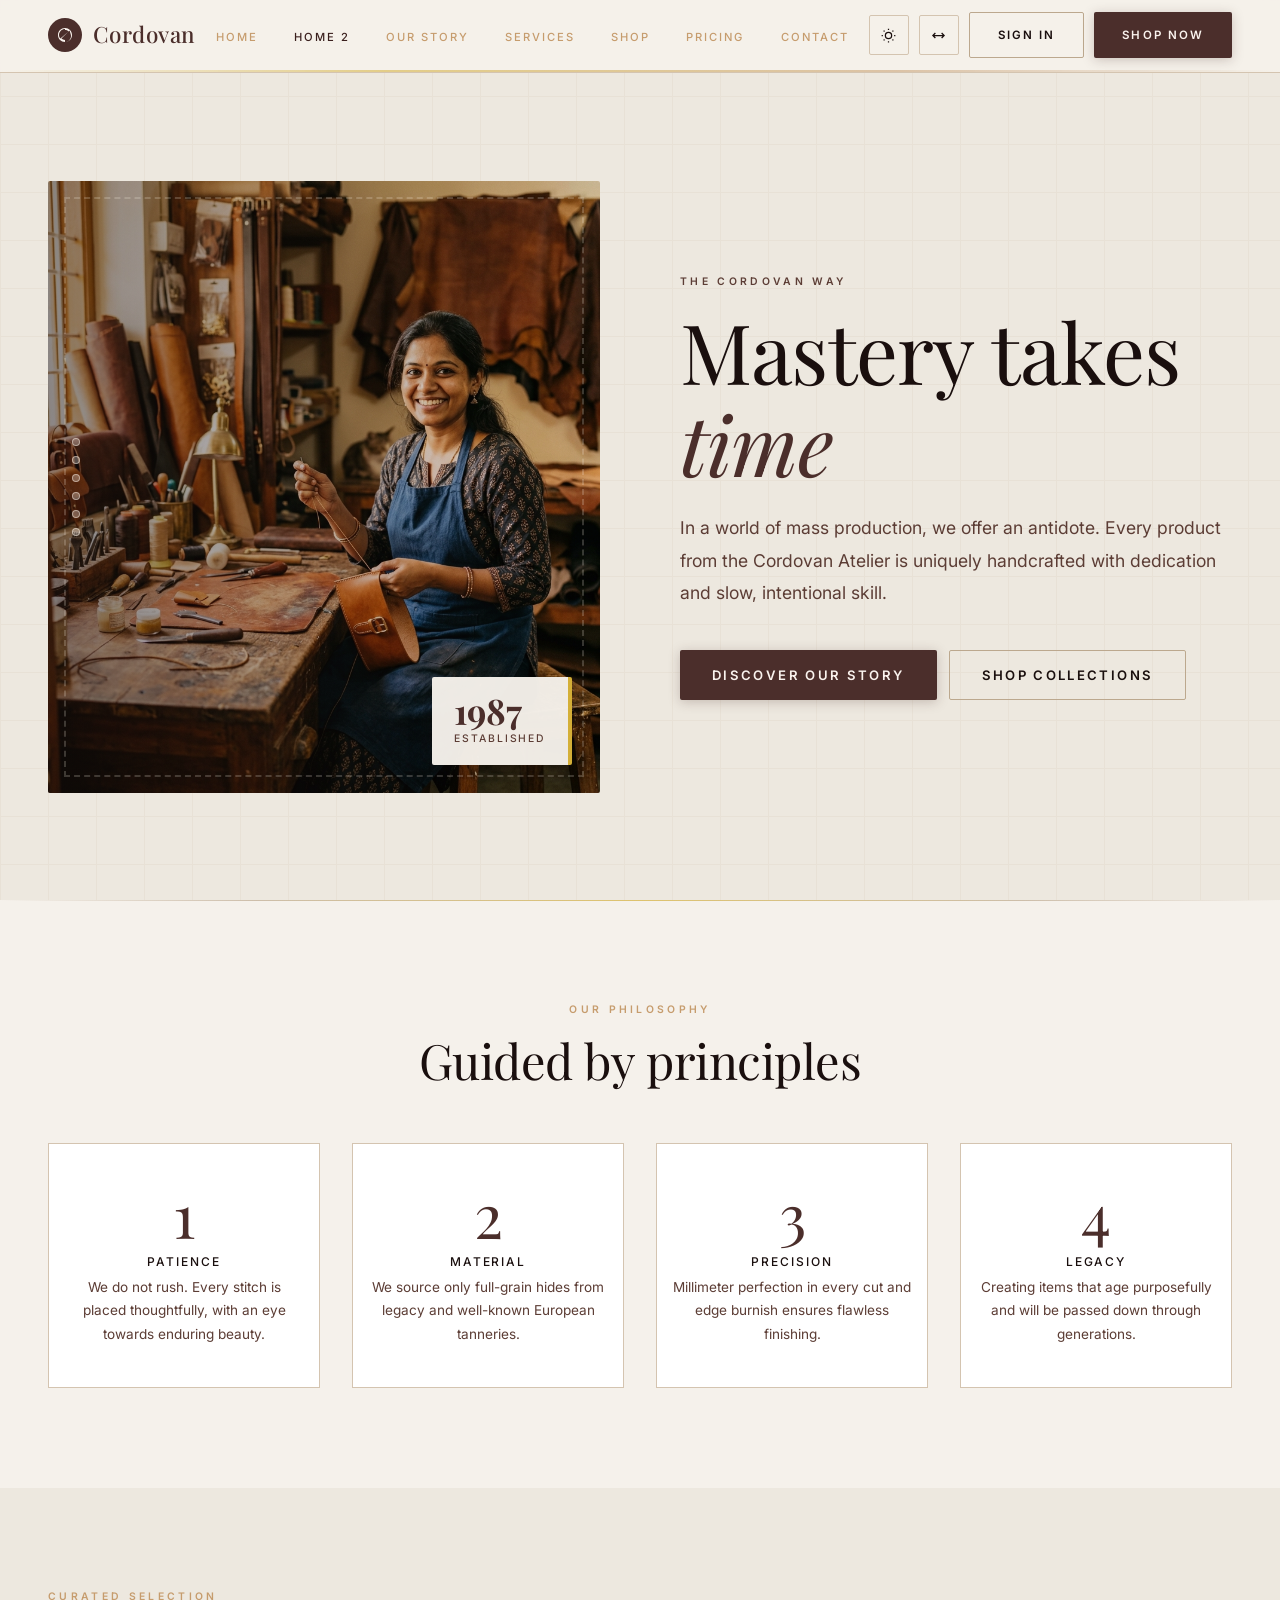
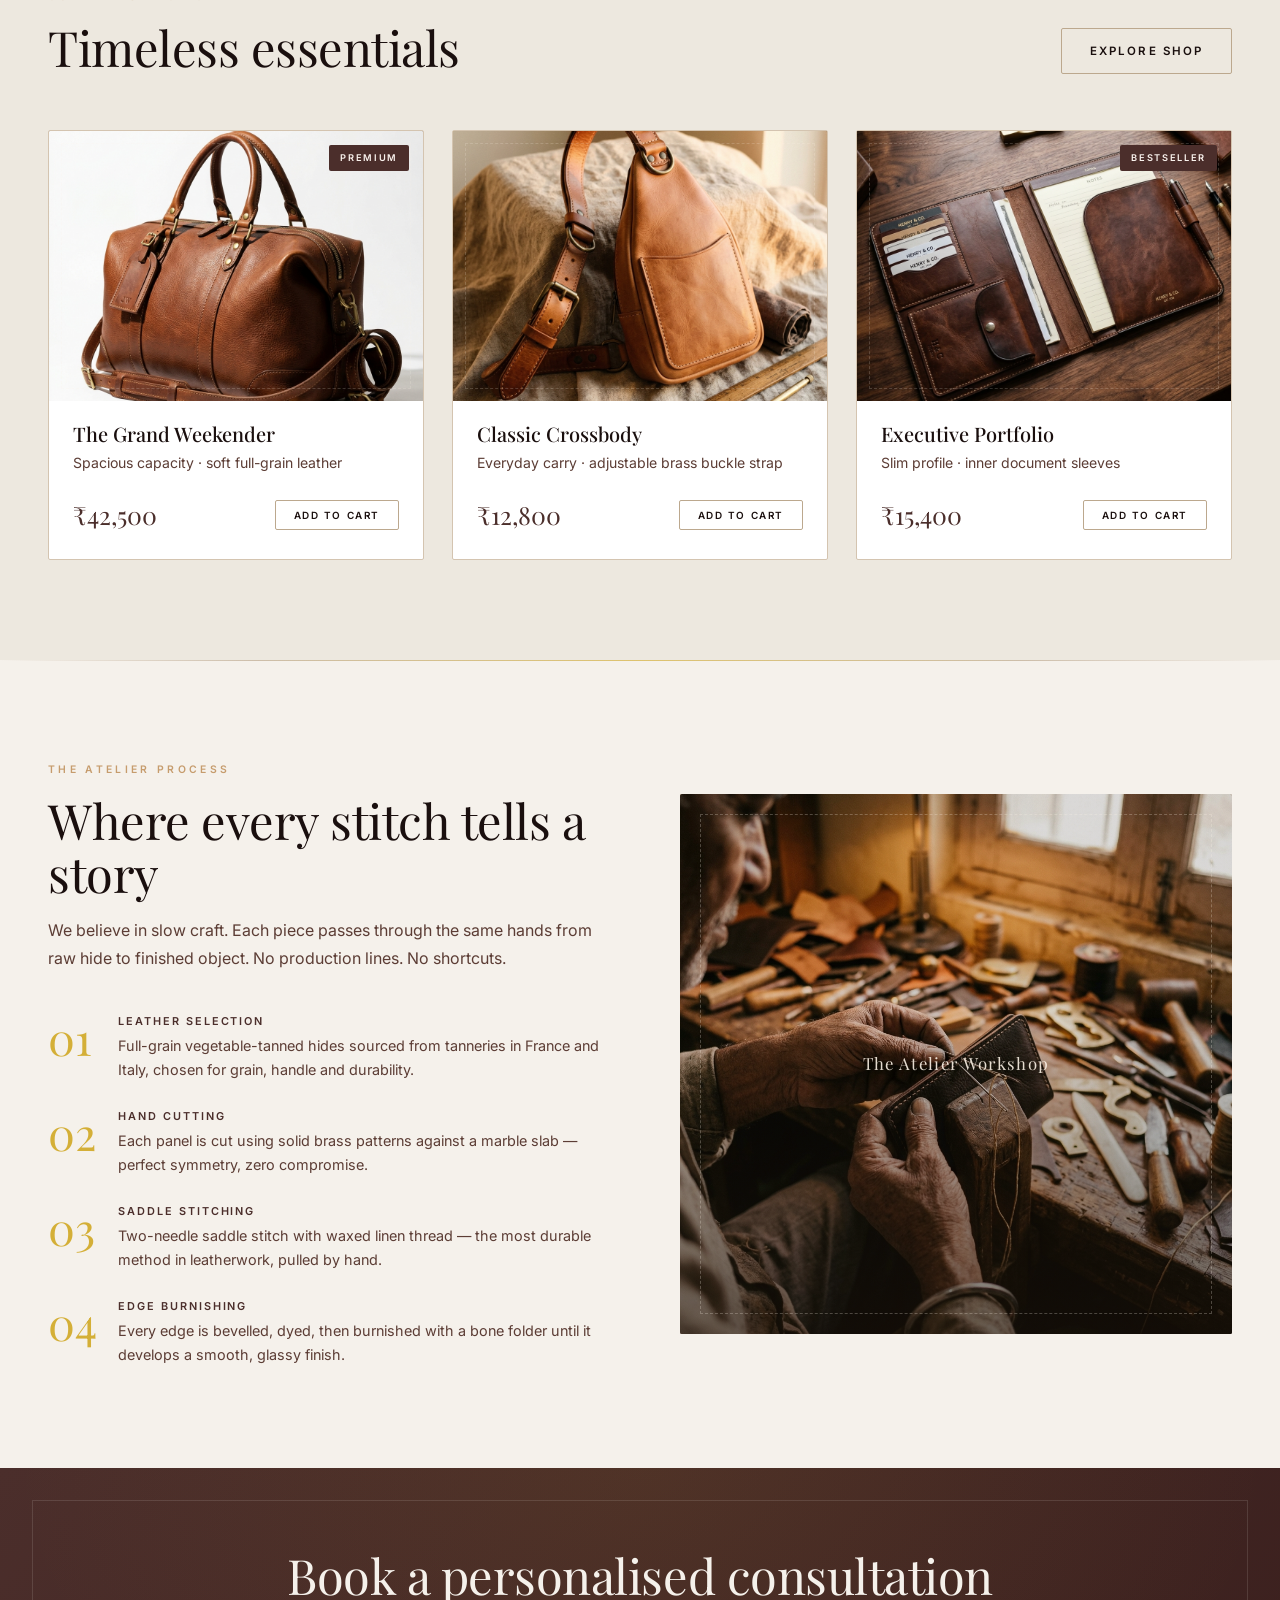
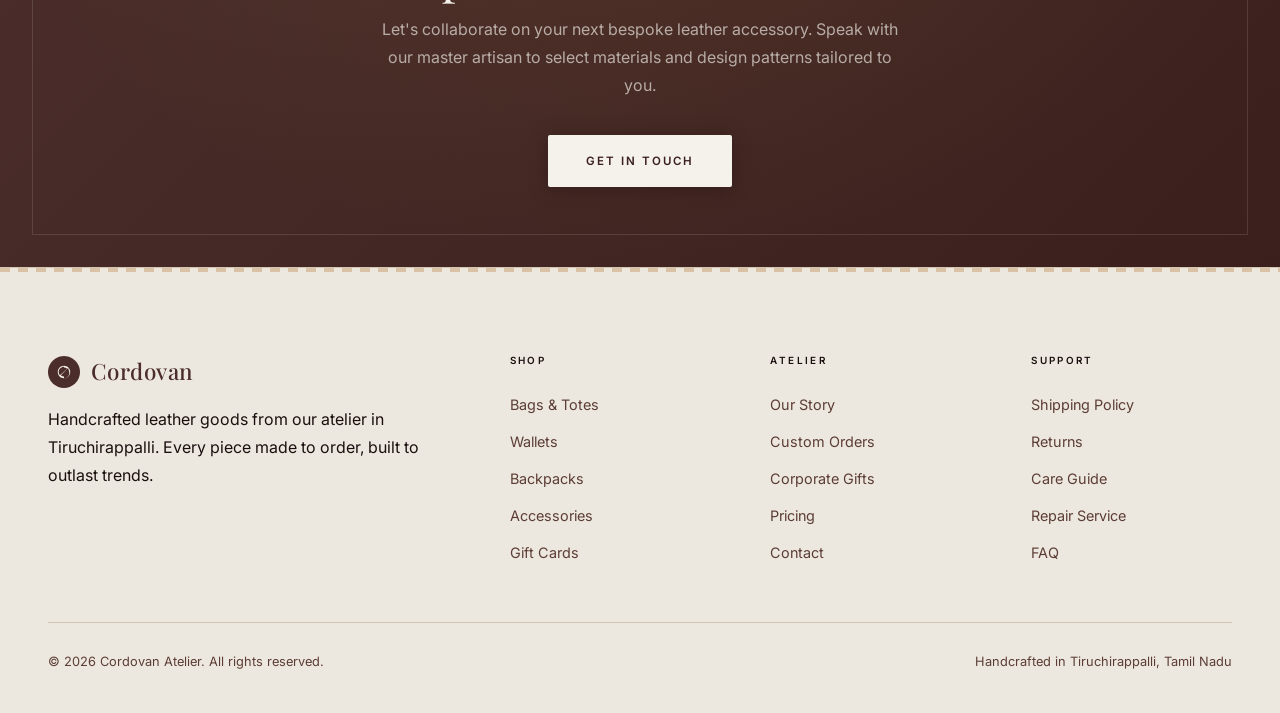
==== commit 1046d509: "first commit" ====
--- a/index-2.html
+++ b/index-2.html
@@ -31,8 +31,8 @@
         Cordovan
       </div>
       <ul class="nav-links">
-        <li><a id="nav-home" onclick="showPage('home')" class="active">Home</a></li>
-        <li><a id="nav-home-2"onclick="showPage('home2')">Home 2</a></li>
+        <li><a id="nav-home" onclick="showPage('home')">Home</a></li>
+        <li><a id="nav-home-2"onclick="showPage('home2')" class="active">Home 2</a></li>
         <li><a id="nav-about" onclick="showPage('about')">Our Story</a></li>
         <li><a id="nav-services" onclick="showPage('services')">Services</a></li>
         <li><a id="nav-shop" onclick="showPage('shop')">Shop</a></li>
--- a/assets/css/style.css
+++ b/assets/css/style.css
@@ -1,36 +1,50 @@
 /* ━━━━━━━━━━━━━━━━ EARTHY LUXURY THEME VARIABLES ━━━━━━━━━━━━━━━━ */
 :root {
   /* Brand palette – Earthy Luxury */
-  --hide:      #4B2E2B;   /* deep burgundy-brown – primary */
-  --hide-deep: #3A1F1D;   /* darkened primary */
-  --wax:       #C69C6D;   /* warm caramel – secondary */
-  --burnish:   #D4AF37;   /* gold accent */
-  --thread:    #C69C6D;   /* decorative line colour */
+  --hide: #4B2E2B;
+  /* deep burgundy-brown – primary */
+  --hide-deep: #3A1F1D;
+  /* darkened primary */
+  --wax: #C69C6D;
+  /* warm caramel – secondary */
+  --burnish: #D4AF37;
+  /* gold accent */
+  --thread: #C69C6D;
+  /* decorative line colour */
 
   /* Surface palette */
-  --parch:     #F5F1EB;   /* warm cream – page bg */
-  --parch2:    #EDE8DF;   /* slightly deeper cream – alt sections */
-  --parch3:    #E2D9CC;   /* muted linen – card/panel tones */
-  --vellum:    #FAF8F4;   /* near-white card surface */
+  --parch: #F5F1EB;
+  /* warm cream – page bg */
+  --parch2: #EDE8DF;
+  /* slightly deeper cream – alt sections */
+  --parch3: #E2D9CC;
+  /* muted linen – card/panel tones */
+  --vellum: #FAF8F4;
+  /* near-white card surface */
 
   /* Text */
-  --ink:       #1A0F0E;   /* near-black heading text */
-  --ink-mid:   #5C3D35;   /* muted body text */
-  --ink-light: #9C7060;   /* placeholder / subtle text */
+  --ink: #1A0F0E;
+  /* near-black heading text */
+  --ink-mid: #5C3D35;
+  /* muted body text */
+  --ink-light: #9C7060;
+  /* placeholder / subtle text */
 
   /* Structural */
-  --seam:      #D4C4B0;   /* light border */
-  --seam2:     #BCA88E;   /* medium border */
-  --card-bg:   #FFFFFF;
-  --nav-bg:    rgba(245,241,235,0.97);
-  --shadow:    0 8px 48px rgba(75,46,43,0.12);
-  --radius:    2px;
+  --seam: #D4C4B0;
+  /* light border */
+  --seam2: #BCA88E;
+  /* medium border */
+  --card-bg: #FFFFFF;
+  --nav-bg: rgba(245, 241, 235, 0.97);
+  --shadow: 0 8px 48px rgba(75, 46, 43, 0.12);
+  --radius: 2px;
 
   /* Typography */
   --font-display: 'Playfair Display', Georgia, serif;
-  --font-serif:   'Playfair Display', Georgia, serif;
-  --font-body:    'Inter', system-ui, sans-serif;
-  --font-ui:      'Inter', system-ui, sans-serif;
+  --font-serif: 'Playfair Display', Georgia, serif;
+  --font-body: 'Inter', system-ui, sans-serif;
+  --font-ui: 'Inter', system-ui, sans-serif;
 }
 
 /* ━━━━━━━━━━━━━━━━ LEATHER TEXTURE PATTERNS ━━━━━━━━━━━━━━━━ */
@@ -40,38 +54,49 @@
   outline: 1px solid var(--seam2);
   outline-offset: -6px;
 }
+
 /* Tooled background for hero/section */
 .tooled-bg {
   background-color: var(--parch2);
   background-image:
-    repeating-linear-gradient(
-      0deg,
+    repeating-linear-gradient(0deg,
       transparent,
       transparent 23px,
       var(--seam) 23px,
-      var(--seam) 24px
-    ),
-    repeating-linear-gradient(
-      90deg,
+      var(--seam) 24px),
+    repeating-linear-gradient(90deg,
       transparent,
       transparent 23px,
       var(--seam) 23px,
-      var(--seam) 24px
-    );
+      var(--seam) 24px);
   background-size: 24px 24px;
   opacity: 1;
 }
+
 /* Grain overlay */
 .grain::after {
-  content:'';
-  position:absolute;inset:0;pointer-events:none;
+  content: '';
+  position: absolute;
+  inset: 0;
+  pointer-events: none;
   background-image: url("data:image/svg+xml,%3Csvg xmlns='http://www.w3.org/2000/svg' width='200' height='200'%3E%3Cfilter id='n'%3E%3CfeTurbulence type='fractalNoise' baseFrequency='0.65' numOctaves='3' stitchTiles='stitch'/%3E%3C/filter%3E%3Crect width='200' height='200' filter='url(%23n)' opacity='0.04'/%3E%3C/svg%3E");
   background-size: 200px 200px;
 }
 
 /* ━━━━━━━━━━━━━━━━ RESET ━━━━━━━━━━━━━━━━ */
-*, *::before, *::after { box-sizing:border-box; margin:0; padding:0; }
-html { scroll-behavior:smooth; overflow-x:hidden; }
+*,
+*::before,
+*::after {
+  box-sizing: border-box;
+  margin: 0;
+  padding: 0;
+}
+
+html {
+  scroll-behavior: smooth;
+  overflow-x: hidden;
+}
+
 body {
   font-family: var(--font-body);
   background: var(--parch);
@@ -81,895 +106,2212 @@
   transition: background .35s, color .35s;
   overflow-x: hidden;
 }
-img { max-width:100%; display:block; }
-a { text-decoration:none; color:inherit; }
-ul { list-style:none; }
+
+img {
+  max-width: 100%;
+  display: block;
+}
+
+a {
+  text-decoration: none;
+  color: inherit;
+}
+
+ul {
+  list-style: none;
+}
 
 /* ━━━━━━━━━━━━━━━━ TYPOGRAPHY ━━━━━━━━━━━━━━━━ */
-h1,h2,h3,h4 { font-family: var(--font-display); font-weight:500; line-height:1.1; }
-h1 { font-size:clamp(2.8rem,6.5vw,5.4rem); font-weight:400; letter-spacing:-.01em; }
-h2 { font-size:clamp(1.9rem,3.8vw,3.2rem); font-weight:400; letter-spacing:-.01em; }
-h3 { font-size:1.55rem; font-weight:500; }
-h4 { font-size:1.1rem; font-weight:500; }
-.serif { font-family: var(--font-serif); }
+h1,
+h2,
+h3,
+h4 {
+  font-family: var(--font-display);
+  font-weight: 500;
+  line-height: 1.1;
+}
+
+h1 {
+  font-size: clamp(2.8rem, 6.5vw, 5.4rem);
+  font-weight: 400;
+  letter-spacing: -.01em;
+}
+
+h2 {
+  font-size: clamp(1.9rem, 3.8vw, 3.2rem);
+  font-weight: 400;
+  letter-spacing: -.01em;
+}
+
+h3 {
+  font-size: 1.55rem;
+  font-weight: 500;
+}
+
+h4 {
+  font-size: 1.1rem;
+  font-weight: 500;
+}
+
+.serif {
+  font-family: var(--font-serif);
+}
+
 .eyebrow {
   font-family: var(--font-ui);
-  font-size:.65rem; letter-spacing:.32em; text-transform:uppercase; font-weight:600;
-  color: var(--wax); display:block; margin-bottom:14px;
-}
-p, li { font-family: var(--font-body); font-weight:400; }
-p.body { color: var(--ink-mid); max-width:58ch; }
+  font-size: .65rem;
+  letter-spacing: .32em;
+  text-transform: uppercase;
+  font-weight: 600;
+  color: var(--wax);
+  display: block;
+  margin-bottom: 14px;
+}
+
+p,
+li {
+  font-family: var(--font-body);
+  font-weight: 400;
+}
+
+p.body {
+  color: var(--ink-mid);
+  max-width: 58ch;
+}
 
 /* ━━━━━━━━━━━━━━━━ BUTTONS ━━━━━━━━━━━━━━━━ */
 .btn-hide {
-  background: var(--hide); color:#FAF3EE;
-  border:none; padding:0 28px; height:46px;
-  font-family:var(--font-ui); font-size:.72rem; font-weight:600;
-  letter-spacing:.18em; text-transform:uppercase;
-  cursor:pointer; border-radius:var(--radius);
+  background: var(--hide);
+  color: #FAF3EE;
+  border: none;
+  padding: 0 28px;
+  height: 46px;
+  font-family: var(--font-ui);
+  font-size: .72rem;
+  font-weight: 600;
+  letter-spacing: .18em;
+  text-transform: uppercase;
+  cursor: pointer;
+  border-radius: var(--radius);
   transition: background .25s, box-shadow .25s, transform .15s;
-  position:relative; overflow:hidden;
-  display:inline-flex; align-items:center; justify-content:center;
-  box-shadow: 0 2px 12px rgba(75,46,43,.25);
-}
-.btn-hide:hover { background: var(--hide-deep); box-shadow: 0 4px 20px rgba(75,46,43,.35); }
-.btn-hide:active { transform:scale(.98); }
+  position: relative;
+  overflow: hidden;
+  display: inline-flex;
+  align-items: center;
+  justify-content: center;
+  box-shadow: 0 2px 12px rgba(75, 46, 43, .25);
+}
+
+.btn-hide:hover {
+  background: var(--hide-deep);
+  box-shadow: 0 4px 20px rgba(75, 46, 43, .35);
+}
+
+.btn-hide:active {
+  transform: scale(.98);
+}
 
 .btn-outline {
-  background:transparent; color: var(--ink);
-  border:1.5px solid var(--seam2); padding:0 28px; height:46px;
-  font-family:var(--font-ui); font-size:.72rem; font-weight:600;
-  letter-spacing:.18em; text-transform:uppercase;
-  cursor:pointer; border-radius:var(--radius);
-  transition:border-color .25s, color .25s;
-  display:inline-flex; align-items:center; justify-content:center;
-}
-.btn-outline:hover { border-color:var(--hide); color:var(--hide); }
+  background: transparent;
+  color: var(--ink);
+  border: 1.5px solid var(--seam2);
+  padding: 0 28px;
+  height: 46px;
+  font-family: var(--font-ui);
+  font-size: .72rem;
+  font-weight: 600;
+  letter-spacing: .18em;
+  text-transform: uppercase;
+  cursor: pointer;
+  border-radius: var(--radius);
+  transition: border-color .25s, color .25s;
+  display: inline-flex;
+  align-items: center;
+  justify-content: center;
+}
+
+.btn-outline:hover {
+  border-color: var(--hide);
+  color: var(--hide);
+}
 
 .btn-icon {
-  width:40px; height:40px;
-  border:1.5px solid var(--seam); border-radius:var(--radius);
-  background:transparent; cursor:pointer; color:var(--ink);
-  display:flex; align-items:center; justify-content:center;
-  transition:border-color .2s, background .2s;
-}
-.btn-icon:hover { border-color:var(--hide); background:var(--parch2); }
-.btn-icon svg { width:15px; height:15px; }
+  width: 40px;
+  height: 40px;
+  border: 1.5px solid var(--seam);
+  border-radius: var(--radius);
+  background: transparent;
+  cursor: pointer;
+  color: var(--ink);
+  display: flex;
+  align-items: center;
+  justify-content: center;
+  transition: border-color .2s, background .2s;
+}
+
+.btn-icon:hover {
+  border-color: var(--hide);
+  background: var(--parch2);
+}
+
+.btn-icon svg {
+  width: 15px;
+  height: 15px;
+}
 
 /* ━━━━━━━━━━━━━━━━ NAV ━━━━━━━━━━━━━━━━ */
 nav {
-  position:fixed; top:0; left:0; right:0; z-index:1000;
-  background:var(--nav-bg);
-  backdrop-filter:blur(16px) saturate(1.4);
-  border-bottom:1px solid var(--seam);
-  transition:background .35s;
-}
+  position: fixed;
+  top: 0;
+  left: 0;
+  right: 0;
+  z-index: 1000;
+  background: var(--nav-bg);
+  backdrop-filter: blur(16px) saturate(1.4);
+  border-bottom: 1px solid var(--seam);
+  transition: background .35s;
+}
+
 nav::after {
-  content:'';
-  display:block; height:2px;
+  content: '';
+  display: block;
+  height: 2px;
   background: linear-gradient(90deg, transparent 0%, var(--burnish) 30%, var(--thread) 70%, transparent 100%);
-  opacity:.55;
-}
+  opacity: .55;
+}
+
 .nav-inner {
-  max-width:1320px; margin:0 auto;
-  display:flex; align-items:center; justify-content:space-between;
-  padding:0 48px; height:70px;
-}
+  max-width: 1320px;
+  margin: 0 auto;
+  display: flex;
+  align-items: center;
+  justify-content: space-between;
+  padding: 0 48px;
+  height: 70px;
+}
+
 .logo {
-  display:flex; align-items:center; gap:11px; cursor:pointer;
-  font-family:var(--font-display); font-size:1.4rem; font-weight:500;
-  color:var(--hide); letter-spacing:.02em;
-}
+  display: flex;
+  align-items: center;
+  gap: 11px;
+  cursor: pointer;
+  font-family: var(--font-display);
+  font-size: 1.4rem;
+  font-weight: 500;
+  color: var(--hide);
+  letter-spacing: .02em;
+}
+
 .logo-mark {
-  width:34px; height:34px; border-radius:50%;
-  background:var(--hide);
-  display:flex; align-items:center; justify-content:center;
-  flex-shrink:0;
-}
-.logo-mark svg { fill:#FAF3EE; }
+  width: 34px;
+  height: 34px;
+  border-radius: 50%;
+  background: var(--hide);
+  display: flex;
+  align-items: center;
+  justify-content: center;
+  flex-shrink: 0;
+}
+
+.logo-mark svg {
+  fill: #FAF3EE;
+}
+
 .nav-links {
-  display:flex; align-items:center; gap:36px;
-}
+  display: flex;
+  align-items: center;
+  gap: 36px;
+}
+
 .nav-links a {
-  font-family:var(--font-ui);
-  font-size:.7rem; letter-spacing:.18em; text-transform:uppercase; font-weight:500;
-  color:var(--ink-mid); transition:color .2s; cursor:pointer;
-}
-.nav-links a:hover, .nav-links a.active { color:var(--hide); }
-.nav-actions { display:flex; align-items:center; gap:10px; }
+  font-family: var(--font-ui);
+  font-size: .7rem;
+  letter-spacing: .18em;
+  text-transform: uppercase;
+  font-weight: 500;
+  color: var(--wax);
+  transition: color .2s;
+  cursor: pointer;
+}
+
+.nav-links a:hover,
+.nav-links a.active {
+  color: var(--hide-deep);
+}
+
+.nav-actions {
+  display: flex;
+  align-items: center;
+  gap: 10px;
+}
 
 /* ━━━━━━━━━━━━━━━━ LAYOUT HELPERS ━━━━━━━━━━━━━━━━ */
 .container {
-  max-width:1320px; margin:0 auto; padding:0 48px;
-}
-section { padding:100px 0; }
-section .container { padding-top:0; padding-bottom:0; }
+  max-width: 1320px;
+  margin: 0 auto;
+  padding: 0 48px;
+}
+
+section {
+  padding: 100px 0;
+}
+
+section .container {
+  padding-top: 0;
+  padding-bottom: 0;
+}
 
 /* ━━━━━━━━━━━━━━━━ STRIP (marquee-like) ━━━━━━━━━━━━━━━━ */
 .brand-strip {
-  background:var(--hide);
-  padding:14px 48px;
-  display:flex; align-items:center; justify-content:center;
-  gap:40px; flex-wrap:wrap;
-  position:relative; overflow:hidden;
-}
-.brand-strip::before, .brand-strip::after {
-  content:'';
-  position:absolute; top:0; bottom:0;
-  width:4px;
-  background: repeating-linear-gradient(
-    180deg,
-    #FBF2E6 0, #FBF2E6 6px,
-    transparent 6px, transparent 12px
-  );
-  opacity:.4;
-}
-.brand-strip::before { left:24px; }
-.brand-strip::after  { right:24px; }
+  background: var(--hide);
+  padding: 14px 48px;
+  display: flex;
+  align-items: center;
+  justify-content: center;
+  gap: 40px;
+  flex-wrap: wrap;
+  position: relative;
+  overflow: hidden;
+}
+
+.brand-strip::before,
+.brand-strip::after {
+  content: '';
+  position: absolute;
+  top: 0;
+  bottom: 0;
+  width: 4px;
+  background: repeating-linear-gradient(180deg,
+      #FBF2E6 0, #FBF2E6 6px,
+      transparent 6px, transparent 12px);
+  opacity: .4;
+}
+
+.brand-strip::before {
+  left: 24px;
+}
+
+.brand-strip::after {
+  right: 24px;
+}
+
 .strip-item {
-  font-family:var(--font-body);
-  font-size:.72rem; letter-spacing:.22em; text-transform:uppercase;
-  color:rgba(251,242,230,.88);
-}
-.strip-lozenge { width:5px; height:5px; border-radius:50%; background:var(--thread); }
+  font-family: var(--font-body);
+  font-size: .72rem;
+  letter-spacing: .22em;
+  text-transform: uppercase;
+  color: rgba(251, 242, 230, .88);
+}
+
+.strip-lozenge {
+  width: 5px;
+  height: 5px;
+  border-radius: 50%;
+  background: var(--thread);
+}
 
 /* ━━━━━━━━━━━━━━━━ HERO ━━━━━━━━━━━━━━━━ */
 .hero-wrap {
-  padding-top:73px;
-  background:var(--parch);
-  position:relative; overflow:hidden;
-}
+  padding-top: 73px;
+  background: var(--parch);
+  position: relative;
+  overflow: hidden;
+}
+
 .hero-wrap::before {
-  content:'';
-  position:absolute; inset:0; pointer-events:none;
+  content: '';
+  position: absolute;
+  inset: 0;
+  pointer-events: none;
   background-image:
     linear-gradient(var(--seam) 1px, transparent 1px),
     linear-gradient(90deg, var(--seam) 1px, transparent 1px);
-  background-size:48px 48px;
-  opacity:.18;
-}
+  background-size: 48px 48px;
+  opacity: .18;
+}
+
 .hero-inner {
-  max-width:1320px; margin:0 auto; padding:80px 48px;
-  display:grid; grid-template-columns:1fr 1fr;
-  align-items:center; gap:80px;
-  min-height:calc(100vh - 73px);
-}
-.hero-content h1 { margin-bottom:24px; }
-.hero-content h1 em { font-style:italic; color:var(--hide); }
-.hero-content p { font-size:1.1rem; line-height:1.85; color:var(--ink-mid); margin-bottom:40px; max-width:50ch; }
-.hero-ctas { display:flex; gap:12px; flex-wrap:wrap; }
-.hero-ctas .btn-hide, .hero-ctas .btn-outline { height:50px; padding:0 32px; font-size:.82rem; }
+  max-width: 1320px;
+  margin: 0 auto;
+  padding: 80px 48px;
+  display: grid;
+  grid-template-columns: 1fr 1fr;
+  align-items: center;
+  gap: 80px;
+  min-height: calc(100vh - 73px);
+}
+
+.hero-content h1 {
+  margin-bottom: 24px;
+}
+
+.hero-content h1 em {
+  font-style: italic;
+  color: var(--hide);
+}
+
+.hero-content p {
+  font-size: 1.1rem;
+  line-height: 1.85;
+  color: var(--ink-mid);
+  margin-bottom: 40px;
+  max-width: 50ch;
+}
+
+.hero-ctas {
+  display: flex;
+  gap: 12px;
+  flex-wrap: wrap;
+}
+
+.hero-ctas .btn-hide,
+.hero-ctas .btn-outline {
+  height: 50px;
+  padding: 0 32px;
+  font-size: .82rem;
+}
 
 .hero-visual {
-  position:relative; height:68vh; min-height:480px;
-  border-radius:2px; overflow:hidden;
-}
+  position: relative;
+  height: 68vh;
+  min-height: 480px;
+  border-radius: 2px;
+  overflow: hidden;
+}
+
 .hero-visual-inner {
-  width:100%; height:100%;
+  width: 100%;
+  height: 100%;
   background: linear-gradient(145deg, #C69C6D 0%, #4B2E2B 45%, #2E1614 100%);
-  display:flex; align-items:center; justify-content:center;
-  position:relative;
-}
+  display: flex;
+  align-items: center;
+  justify-content: center;
+  position: relative;
+}
+
 /* When a real image is loaded, dim the gradient overlay */
 .hero-visual-inner.has-image {
   background: none;
 }
+
 .hero-visual-inner img.hero-img {
-  position:absolute; inset:0; width:100%; height:100%;
-  object-fit:cover; object-position:center;
-  display:block;
-}
+  position: absolute;
+  inset: 0;
+  width: 100%;
+  height: 100%;
+  object-fit: cover;
+  object-position: center;
+  display: block;
+}
+
 .hero-img-overlay {
-  position:absolute; inset:0;
-  background: linear-gradient(to right, rgba(26,15,14,.5) 0%, rgba(26,15,14,.08) 100%);
-  pointer-events:none;
-}
+  position: absolute;
+  inset: 0;
+  background: linear-gradient(to right, rgba(26, 15, 14, .5) 0%, rgba(26, 15, 14, .08) 100%);
+  pointer-events: none;
+}
+
 .hero-visual-inner::before {
-  content:'';
-  position:absolute; inset:16px; z-index:2;
-  border:2px dashed rgba(251,242,230,.2);
-  pointer-events:none;
-}
+  content: '';
+  position: absolute;
+  inset: 16px;
+  z-index: 2;
+  border: 2px dashed rgba(251, 242, 230, .2);
+  pointer-events: none;
+}
+
 .hero-visual-icon {
-  display:flex; flex-direction:column; align-items:center; gap:16px;
-  color:rgba(251,242,230,.6); position:relative; z-index:2;
-}
-.hero-visual-icon svg { width:72px; height:72px; }
+  display: flex;
+  flex-direction: column;
+  align-items: center;
+  gap: 16px;
+  color: rgba(251, 242, 230, .6);
+  position: relative;
+  z-index: 2;
+}
+
+.hero-visual-icon svg {
+  width: 72px;
+  height: 72px;
+}
+
 .hero-visual-icon span {
-  font-family:var(--font-display);
-  font-size:1rem; letter-spacing:.1em;
-  color:rgba(251,242,230,.5);
-}
+  font-family: var(--font-display);
+  font-size: 1rem;
+  letter-spacing: .1em;
+  color: rgba(251, 242, 230, .5);
+}
+
 .hero-tag {
-  position:absolute; bottom:28px; left:28px; z-index:3;
-  background:rgba(245,241,235,.97);
-  border-radius:2px; padding:16px 22px;
-  border-left:4px solid var(--burnish);
-  box-shadow: 0 4px 24px rgba(26,15,14,.2);
-}
+  position: absolute;
+  bottom: 28px;
+  left: 28px;
+  z-index: 3;
+  background: rgba(245, 241, 235, .97);
+  border-radius: 2px;
+  padding: 16px 22px;
+  border-left: 4px solid var(--burnish);
+  box-shadow: 0 4px 24px rgba(26, 15, 14, .2);
+}
+
 .hero-tag .tag-num {
-  font-family:var(--font-display); font-size:2.2rem;
-  font-weight:700; color:var(--hide); line-height:1;
-}
+  font-family: var(--font-display);
+  font-size: 2.2rem;
+  font-weight: 700;
+  color: var(--hide);
+  line-height: 1;
+}
+
 .hero-tag .tag-label {
-  font-family:var(--font-ui);
-  font-size:.65rem; letter-spacing:.18em; text-transform:uppercase; font-weight:500;
-  color:var(--ink-mid); margin-top:2px;
-}
+  font-family: var(--font-ui);
+  font-size: .65rem;
+  letter-spacing: .18em;
+  text-transform: uppercase;
+  font-weight: 500;
+  color: var(--ink-mid);
+  margin-top: 2px;
+}
+
 .punch-row {
-  position:absolute; right:24px; top:50%; transform:translateY(-50%);
-  display:flex; flex-direction:column; gap:10px; z-index:3;
-}
+  position: absolute;
+  right: 24px;
+  top: 50%;
+  transform: translateY(-50%);
+  display: flex;
+  flex-direction: column;
+  gap: 10px;
+  z-index: 3;
+}
+
 .punch-dot {
-  width:8px; height:8px; border-radius:50%;
-  background:rgba(251,242,230,.3);
-  border:1px solid rgba(251,242,230,.5);
+  width: 8px;
+  height: 8px;
+  border-radius: 50%;
+  background: rgba(251, 242, 230, .3);
+  border: 1px solid rgba(251, 242, 230, .5);
 }
 
 /* ━━━━━━━━━━━━━━━━ SECTION DIVIDER ━━━━━━━━━━━━━━━━ */
 .divider-stitch {
-  height:1px;
+  height: 1px;
   background: linear-gradient(90deg, transparent 0%, var(--seam2) 20%, var(--burnish) 50%, var(--seam2) 80%, transparent 100%);
-  opacity:.7; margin:0;
+  opacity: .7;
+  margin: 0;
 }
 
 /* ━━━━━━━━━━━━━━━━ CRAFT STORY ━━━━━━━━━━━━━━━━ */
 .craft-grid {
-  display:grid; grid-template-columns:1fr 1fr; gap:80px; align-items:center;
-}
+  display: grid;
+  grid-template-columns: 1fr 1fr;
+  gap: 80px;
+  align-items: center;
+}
+
 .craft-visual {
-  height:540px;
-  background:linear-gradient(155deg, #C69C6D 0%, #4B2E2B 55%, #2A1615 100%);
-  border-radius:2px; position:relative; overflow:hidden;
-  display:flex; align-items:center; justify-content:center;
-}
+  height: 540px;
+  background: linear-gradient(155deg, #C69C6D 0%, #4B2E2B 55%, #2A1615 100%);
+  border-radius: 2px;
+  position: relative;
+  overflow: hidden;
+  display: flex;
+  align-items: center;
+  justify-content: center;
+}
+
 .craft-visual img.craft-img {
-  position:absolute; inset:0; width:100%; height:100%;
-  object-fit:cover; object-position:center;
-  display:block;
-}
+  position: absolute;
+  inset: 0;
+  width: 100%;
+  height: 100%;
+  object-fit: cover;
+  object-position: center;
+  display: block;
+}
+
 .craft-img-overlay {
-  position:absolute; inset:0;
-  background: linear-gradient(to top, rgba(30,19,10,.6) 0%, rgba(30,19,10,.15) 60%);
-  z-index:1; pointer-events:none;
-}
+  position: absolute;
+  inset: 0;
+  background: linear-gradient(to top, rgba(30, 19, 10, .6) 0%, rgba(30, 19, 10, .15) 60%);
+  z-index: 1;
+  pointer-events: none;
+}
+
 .craft-visual::after {
-  content:'';
-  position:absolute; inset:20px; z-index:2;
-  border:1px dashed rgba(251,242,230,.25);
-  pointer-events:none;
-}
+  content: '';
+  position: absolute;
+  inset: 20px;
+  z-index: 2;
+  border: 1px dashed rgba(251, 242, 230, .25);
+  pointer-events: none;
+}
+
 .craft-visual-label {
-  color:rgba(251,242,230,.9);
-  font-family:var(--font-display);
-  font-size:1.05rem; letter-spacing:.08em; text-align:center;
-  position:relative; z-index:3;
-  text-shadow: 0 2px 12px rgba(0,0,0,.5);
-}
-.craft-visual svg { width:60px; height:60px; margin:0 auto 12px; display:block; }
-
-.craft-steps { margin-top:44px; display:flex; flex-direction:column; gap:28px; }
-.craft-step { display:flex; gap:22px; align-items:flex-start; }
+  color: rgba(251, 242, 230, .9);
+  font-family: var(--font-display);
+  font-size: 1.05rem;
+  letter-spacing: .08em;
+  text-align: center;
+  position: relative;
+  z-index: 3;
+  text-shadow: 0 2px 12px rgba(0, 0, 0, .5);
+}
+
+.craft-visual svg {
+  width: 60px;
+  height: 60px;
+  margin: 0 auto 12px;
+  display: block;
+}
+
+.craft-steps {
+  margin-top: 44px;
+  display: flex;
+  flex-direction: column;
+  gap: 28px;
+}
+
+.craft-step {
+  display: flex;
+  gap: 22px;
+  align-items: flex-start;
+}
+
 .step-num {
-  font-family:var(--font-display); font-size:2.8rem; font-weight:400;
-  color:var(--burnish); line-height:1; flex-shrink:0; width:48px;
-}
+  font-family: var(--font-display);
+  font-size: 2.8rem;
+  font-weight: 400;
+  color: var(--burnish);
+  line-height: 1;
+  flex-shrink: 0;
+  width: 48px;
+}
+
 .step-body h4 {
-  font-family:var(--font-ui);
-  font-size:.68rem; letter-spacing:.18em; text-transform:uppercase;
-  color:var(--hide); margin-bottom:6px; font-weight:600;
-}
-.step-body p { font-size:.9rem; color:var(--ink-mid); line-height:1.7; }
+  font-family: var(--font-ui);
+  font-size: .68rem;
+  letter-spacing: .18em;
+  text-transform: uppercase;
+  color: var(--hide);
+  margin-bottom: 6px;
+  font-weight: 600;
+}
+
+.step-body p {
+  font-size: .9rem;
+  color: var(--ink-mid);
+  line-height: 1.7;
+}
 
 /* ━━━━━━━━━━━━━━━━ PRODUCTS ━━━━━━━━━━━━━━━━ */
-.section-alt { background:var(--parch2); }
+.section-alt {
+  background: var(--parch2);
+}
+
 .products-header {
-  display:flex; justify-content:space-between; align-items:flex-end; margin-bottom:56px;
-}
-.product-grid { display:grid; grid-template-columns:repeat(3,1fr); gap:28px; }
+  display: flex;
+  justify-content: space-between;
+  align-items: flex-end;
+  margin-bottom: 56px;
+}
+
+.product-grid {
+  display: grid;
+  grid-template-columns: repeat(3, 1fr);
+  gap: 28px;
+}
 
 .product-card {
-  background:var(--card-bg); border:1px solid var(--seam);
-  border-radius:var(--radius); overflow:hidden;
-  transition:box-shadow .3s, transform .3s; cursor:pointer;
-}
-.product-card:hover { box-shadow:var(--shadow); transform:translateY(-5px); }
+  background: var(--card-bg);
+  border: 1px solid var(--seam);
+  border-radius: var(--radius);
+  overflow: hidden;
+  transition: box-shadow .3s, transform .3s;
+  cursor: pointer;
+}
+
+.product-card:hover {
+  box-shadow: var(--shadow);
+  transform: translateY(-5px);
+}
 
 .product-img {
-  height:270px;
-  display:flex; align-items:center; justify-content:center;
-  font-family:var(--font-display); font-size:5rem; color:transparent;
-  position:relative; overflow:hidden;
-}
-.product-img.tan  { background:linear-gradient(135deg,#C69C6D,#4B2E2B); }
-.product-img.dark { background:linear-gradient(135deg,#3A1F1D,#20100F); }
-.product-img.cog  { background:linear-gradient(135deg,#8B6040,#4B2E2B); }
-.product-img svg { width:52px; height:52px; color:rgba(245,241,235,.35); position:relative; z-index:1; }
+  height: 270px;
+  display: flex;
+  align-items: center;
+  justify-content: center;
+  font-family: var(--font-display);
+  font-size: 5rem;
+  color: transparent;
+  position: relative;
+  overflow: hidden;
+}
+
+.product-img.tan {
+  background: linear-gradient(135deg, #C69C6D, #4B2E2B);
+}
+
+.product-img.dark {
+  background: linear-gradient(135deg, #3A1F1D, #20100F);
+}
+
+.product-img.cog {
+  background: linear-gradient(135deg, #8B6040, #4B2E2B);
+}
+
+.product-img svg {
+  width: 52px;
+  height: 52px;
+  color: rgba(245, 241, 235, .35);
+  position: relative;
+  z-index: 1;
+}
+
 /* Real product images */
 .product-img img.prod-img {
-  position:absolute; inset:0; width:100%; height:100%;
-  object-fit:cover; object-position:center;
-  display:block; transition:transform .4s ease;
-}
-.product-card:hover .prod-img { transform:scale(1.04); }
+  position: absolute;
+  inset: 0;
+  width: 100%;
+  height: 100%;
+  object-fit: cover;
+  object-position: center;
+  display: block;
+  transition: transform .4s ease;
+}
+
+.product-card:hover .prod-img {
+  transform: scale(1.04);
+}
+
 .product-img::before {
-  content:'';
-  position:absolute; inset:12px; z-index:2;
-  border:1px dashed rgba(251,242,230,.18);
-  pointer-events:none;
-}
+  content: '';
+  position: absolute;
+  inset: 12px;
+  z-index: 2;
+  border: 1px dashed rgba(251, 242, 230, .18);
+  pointer-events: none;
+}
+
 .product-badge {
-  position:absolute; top:14px; right:14px;
-  background:var(--hide); color:#FAF3EE;
-  font-family:var(--font-ui);
-  font-size:.58rem; letter-spacing:.18em; text-transform:uppercase; font-weight:600;
-  padding:5px 11px; border-radius:2px;
-}
-.product-info { padding:22px 24px; }
-.product-info h3 { font-size:1.25rem; margin-bottom:6px; }
-.product-info p { font-size:.88rem; color:var(--ink-mid); margin-bottom:18px; }
-.product-footer { display:flex; justify-content:space-between; align-items:center; }
-.price { font-family:var(--font-display); font-size:1.55rem; color:var(--hide); }
+  position: absolute;
+  top: 14px;
+  right: 14px;
+  background: var(--hide);
+  color: #FAF3EE;
+  font-family: var(--font-ui);
+  font-size: .58rem;
+  letter-spacing: .18em;
+  text-transform: uppercase;
+  font-weight: 600;
+  padding: 5px 11px;
+  border-radius: 2px;
+}
+
+.product-info {
+  padding: 22px 24px;
+}
+
+.product-info h3 {
+  font-size: 1.25rem;
+  margin-bottom: 6px;
+}
+
+.product-info p {
+  font-size: .88rem;
+  color: var(--ink-mid);
+  margin-bottom: 18px;
+}
+
+.product-footer {
+  display: flex;
+  justify-content: space-between;
+  align-items: center;
+}
+
+.price {
+  font-family: var(--font-display);
+  font-size: 1.55rem;
+  color: var(--hide);
+}
+
 .btn-cart {
-  background:transparent; border:1.5px solid var(--seam2);
-  padding:8px 18px; font-family:var(--font-ui); font-weight:600;
-  font-size:.62rem; letter-spacing:.16em; text-transform:uppercase;
-  cursor:pointer; color:var(--ink); transition:all .25s;
-  border-radius:var(--radius);
-}
-.btn-cart:hover { background:var(--hide); color:#FAF3EE; border-color:var(--hide); }
+  background: transparent;
+  border: 1.5px solid var(--seam2);
+  padding: 8px 18px;
+  font-family: var(--font-ui);
+  font-weight: 600;
+  font-size: .62rem;
+  letter-spacing: .16em;
+  text-transform: uppercase;
+  cursor: pointer;
+  color: var(--ink);
+  transition: all .25s;
+  border-radius: var(--radius);
+}
+
+.btn-cart:hover {
+  background: var(--hide);
+  color: #FAF3EE;
+  border-color: var(--hide);
+}
 
 /* ━━━━━━━━━━━━━━━━ CUSTOMISATION ━━━━━━━━━━━━━━━━ */
 .custom-bg {
-  background:var(--parch3);
-  position:relative; overflow:hidden;
-}
+  background: var(--parch3);
+  position: relative;
+  overflow: hidden;
+}
+
 .custom-bg::before {
-  content:'';
-  position:absolute; inset:0; pointer-events:none;
-  background: repeating-linear-gradient(
-    -45deg,
-    transparent, transparent 14px,
-    var(--seam) 14px, var(--seam) 15px
-  );
-  opacity:.12;
-}
-.custom-inner { max-width:1320px; margin:0 auto; padding:100px 48px; position:relative; }
-.custom-grid { display:grid; grid-template-columns:1fr 1fr; gap:80px; align-items:start; margin-top:56px; }
-.option-list { display:flex; flex-direction:column; gap:14px; }
+  content: '';
+  position: absolute;
+  inset: 0;
+  pointer-events: none;
+  background: repeating-linear-gradient(-45deg,
+      transparent, transparent 14px,
+      var(--seam) 14px, var(--seam) 15px);
+  opacity: .12;
+}
+
+.custom-inner {
+  max-width: 1320px;
+  margin: 0 auto;
+  padding: 100px 48px;
+  position: relative;
+}
+
+.custom-grid {
+  display: grid;
+  grid-template-columns: 1fr 1fr;
+  gap: 80px;
+  align-items: start;
+  margin-top: 56px;
+}
+
+.option-list {
+  display: flex;
+  flex-direction: column;
+  gap: 14px;
+}
+
 .option-card {
-  display:flex; gap:16px; padding:22px;
-  background:var(--parch); border:1px solid var(--seam);
-  border-left:4px solid var(--hide);
-  transition:border-color .2s, box-shadow .2s;
-}
-.option-card:hover { box-shadow:0 2px 20px rgba(139,90,43,.1); }
+  display: flex;
+  gap: 16px;
+  padding: 22px;
+  background: var(--parch);
+  border: 1px solid var(--seam);
+  border-left: 4px solid var(--hide);
+  transition: border-color .2s, box-shadow .2s;
+}
+
+.option-card:hover {
+  box-shadow: 0 2px 20px rgba(139, 90, 43, .1);
+}
+
 .option-icon {
-  width:46px; height:46px; flex-shrink:0;
-  background:var(--parch2); border:1px solid var(--seam);
-  display:flex; align-items:center; justify-content:center; color:var(--hide);
-}
-.option-icon svg { width:20px; height:20px; }
+  width: 46px;
+  height: 46px;
+  flex-shrink: 0;
+  background: var(--parch2);
+  border: 1px solid var(--seam);
+  display: flex;
+  align-items: center;
+  justify-content: center;
+  color: var(--hide);
+}
+
+.option-icon svg {
+  width: 20px;
+  height: 20px;
+}
+
 .option-text h4 {
-  font-family:var(--font-body);
-  font-size:.8rem; letter-spacing:.12em; text-transform:uppercase;
-  color:var(--ink); font-weight:500; margin-bottom:3px;
-}
-.option-text p { font-size:.88rem; color:var(--ink-mid); }
+  font-family: var(--font-body);
+  font-size: .8rem;
+  letter-spacing: .12em;
+  text-transform: uppercase;
+  color: var(--ink);
+  font-weight: 500;
+  margin-bottom: 3px;
+}
+
+.option-text p {
+  font-size: .88rem;
+  color: var(--ink-mid);
+}
 
 /* ━━━━━━━━━━━━━━━━ TESTIMONIALS ━━━━━━━━━━━━━━━━ */
-.testi-grid { display:grid; grid-template-columns:repeat(3,1fr); gap:28px; margin-top:56px; }
+.testi-grid {
+  display: grid;
+  grid-template-columns: repeat(3, 1fr);
+  gap: 28px;
+  margin-top: 56px;
+}
+
 .testi-card {
-  background:var(--card-bg); border:1px solid var(--seam);
-  padding:32px 28px; position:relative;
-}
-.testi-card::before, .testi-card::after {
-  content:'';
-  position:absolute; width:20px; height:20px;
-  border-color:var(--thread); border-style:solid;
-}
-.testi-card::before { top:10px; left:10px; border-width:1px 0 0 1px; }
-.testi-card::after  { bottom:10px; right:10px; border-width:0 1px 1px 0; }
-
-.testi-stars { color:var(--burnish); font-size:.95rem; letter-spacing:3px; margin-bottom:18px; }
+  background: var(--card-bg);
+  border: 1px solid var(--seam);
+  padding: 32px 28px;
+  position: relative;
+}
+
+.testi-card::before,
+.testi-card::after {
+  content: '';
+  position: absolute;
+  width: 20px;
+  height: 20px;
+  border-color: var(--thread);
+  border-style: solid;
+}
+
+.testi-card::before {
+  top: 10px;
+  left: 10px;
+  border-width: 1px 0 0 1px;
+}
+
+.testi-card::after {
+  bottom: 10px;
+  right: 10px;
+  border-width: 0 1px 1px 0;
+}
+
+.testi-stars {
+  color: var(--burnish);
+  font-size: .95rem;
+  letter-spacing: 3px;
+  margin-bottom: 18px;
+}
+
 .testi-card blockquote {
-  font-family:var(--font-display); font-style:italic;
-  font-size:1.05rem; line-height:1.7; color:var(--ink); margin-bottom:20px;
-}
-.reviewer { display:flex; align-items:center; gap:12px; }
+  font-family: var(--font-display);
+  font-style: italic;
+  font-size: 1.05rem;
+  line-height: 1.7;
+  color: var(--ink);
+  margin-bottom: 20px;
+}
+
+.reviewer {
+  display: flex;
+  align-items: center;
+  gap: 12px;
+}
+
 .reviewer-init {
-  width:40px; height:40px; border-radius:50%;
-  background:var(--hide); display:flex; align-items:center; justify-content:center;
-  font-family:var(--font-display); font-size:1rem; color:#FAF3EE;
-}
-.reviewer-name { font-size:.85rem; font-weight:600; font-family:var(--font-ui); }
-.reviewer-loc  { font-size:.75rem; color:var(--ink-mid); font-family:var(--font-body); }
+  width: 40px;
+  height: 40px;
+  border-radius: 50%;
+  background: var(--hide);
+  display: flex;
+  align-items: center;
+  justify-content: center;
+  font-family: var(--font-display);
+  font-size: 1rem;
+  color: #FAF3EE;
+}
+
+.reviewer-name {
+  font-size: .85rem;
+  font-weight: 600;
+  font-family: var(--font-ui);
+}
+
+.reviewer-loc {
+  font-size: .75rem;
+  color: var(--ink-mid);
+  font-family: var(--font-body);
+}
 
 /* ━━━━━━━━━━━━━━━━ CTA BANNER ━━━━━━━━━━━━━━━━ */
 .cta-banner {
   background: linear-gradient(135deg, #3A1F1D 0%, #4B2E2B 60%, #5C3530 100%);
-  padding:80px 48px; text-align:center;
-  position:relative; overflow:hidden;
-}
+  padding: 80px 48px;
+  text-align: center;
+  position: relative;
+  overflow: hidden;
+}
+
 .cta-banner::before {
-  content:'';
-  position:absolute; inset:0;
-  background: radial-gradient(ellipse at center top, rgba(212,175,55,.08) 0%, transparent 70%);
-}
+  content: '';
+  position: absolute;
+  inset: 0;
+  background: radial-gradient(ellipse at center top, rgba(212, 175, 55, .08) 0%, transparent 70%);
+}
+
 .cta-banner::after {
-  content:'';
-  position:absolute; inset:32px;
-  border:1px solid rgba(245,241,235,.12);
-  pointer-events:none;
-}
-.cta-banner h2 { color:#F5F1EB; position:relative; z-index:1; margin-bottom:14px; }
-.cta-banner p  { color:rgba(245,241,235,.65); text-align:center; margin:0 auto 36px; position:relative; z-index:1; max-width:52ch; }
+  content: '';
+  position: absolute;
+  inset: 32px;
+  border: 1px solid rgba(245, 241, 235, .12);
+  pointer-events: none;
+}
+
+.cta-banner h2 {
+  color: #F5F1EB;
+  position: relative;
+  z-index: 1;
+  margin-bottom: 14px;
+}
+
+.cta-banner p {
+  color: rgba(245, 241, 235, .65);
+  text-align: center;
+  margin: 0 auto 36px;
+  position: relative;
+  z-index: 1;
+  max-width: 52ch;
+}
+
 .cta-banner .btn-parch {
-  background:#F5F1EB; color:var(--hide-deep);
-  border:none; padding:0 38px; height:52px;
-  font-family:var(--font-ui); font-size:.72rem; font-weight:600;
-  letter-spacing:.18em; text-transform:uppercase;
-  cursor:pointer; border-radius:var(--radius);
-  transition:all .25s; position:relative; z-index:1;
-  box-shadow:0 2px 20px rgba(0,0,0,.25);
-}
-.cta-banner .btn-parch:hover { background:#fff; box-shadow:0 4px 28px rgba(0,0,0,.35); }
+  background: #F5F1EB;
+  color: var(--hide-deep);
+  border: none;
+  padding: 0 38px;
+  height: 52px;
+  font-family: var(--font-ui);
+  font-size: .72rem;
+  font-weight: 600;
+  letter-spacing: .18em;
+  text-transform: uppercase;
+  cursor: pointer;
+  border-radius: var(--radius);
+  transition: all .25s;
+  position: relative;
+  z-index: 1;
+  box-shadow: 0 2px 20px rgba(0, 0, 0, .25);
+}
+
+.cta-banner .btn-parch:hover {
+  background: #fff;
+  box-shadow: 0 4px 28px rgba(0, 0, 0, .35);
+}
 
 /* ━━━━━━━━━━━━━━━━ FOOTER ━━━━━━━━━━━━━━━━ */
 footer {
-  background:var(--parch2);
-  border-top:1px solid var(--seam);
-  padding:80px 48px 40px;
-}
+  background: var(--parch2);
+  border-top: 1px solid var(--seam);
+  padding: 80px 48px 40px;
+}
+
 footer::before {
-  content:'';
-  display:block; height:4px; margin-bottom:0;
-  background: repeating-linear-gradient(
-    90deg,
-    var(--thread) 0, var(--thread) 10px,
-    transparent 10px, transparent 18px
-  );
-  opacity:.5; margin:-80px -48px 80px;
-}
-.footer-inner { max-width:1320px; margin:0 auto; }
+  content: '';
+  display: block;
+  height: 4px;
+  margin-bottom: 0;
+  background: repeating-linear-gradient(90deg,
+      var(--thread) 0, var(--thread) 10px,
+      transparent 10px, transparent 18px);
+  opacity: .5;
+  margin: -80px -48px 80px;
+}
+
+.footer-inner {
+  max-width: 1320px;
+  margin: 0 auto;
+}
+
 .footer-grid {
-  display:grid; grid-template-columns:2fr 1fr 1fr 1fr;
-  gap:60px; margin-bottom:56px;
-}
-.footer-brand p { font-size:.9rem; color:var(--ink-mid); margin-top:14px; }
+  display: grid;
+  grid-template-columns: 2fr 1fr 1fr 1fr;
+  gap: 60px;
+  margin-bottom: 56px;
+}
+
+.footer-brand p {
+  font-size: .9rem;
+  color: var(--ink-mid);
+  margin-top: 14px;
+}
+
 .footer-col h5 {
-  font-family:var(--font-ui);
-  font-size:.62rem; letter-spacing:.24em; text-transform:uppercase; font-weight:600;
-  color:var(--ink); margin-bottom:20px;
-}
-.footer-col ul { display:flex; flex-direction:column; gap:9px; }
+  font-family: var(--font-ui);
+  font-size: .62rem;
+  letter-spacing: .24em;
+  text-transform: uppercase;
+  font-weight: 600;
+  color: var(--ink);
+  margin-bottom: 20px;
+}
+
+.footer-col ul {
+  display: flex;
+  flex-direction: column;
+  gap: 9px;
+}
+
 .footer-col ul li a {
-  font-size:.9rem; color:var(--ink-mid);
-  cursor:pointer; transition:color .2s;
-}
-.footer-col ul li a:hover { color:var(--hide); }
+  font-size: .9rem;
+  color: var(--ink-mid);
+  cursor: pointer;
+  transition: color .2s;
+}
+
+.footer-col ul li a:hover {
+  color: var(--hide);
+}
+
 .footer-bottom {
-  border-top:1px solid var(--seam); padding-top:28px;
-  display:flex; justify-content:space-between; align-items:center; flex-wrap:wrap; gap:14px;
-}
-.footer-bottom p { font-size:.8rem; color:var(--ink-mid); margin:0; }
+  border-top: 1px solid var(--seam);
+  padding-top: 28px;
+  display: flex;
+  justify-content: space-between;
+  align-items: center;
+  flex-wrap: wrap;
+  gap: 14px;
+}
+
+.footer-bottom p {
+  font-size: .8rem;
+  color: var(--ink-mid);
+  margin: 0;
+}
 
 /* ━━━━━━━━━━━━━━━━ PAGE HERO (inner pages) ━━━━━━━━━━━━━━━━ */
 .page-hero {
-  padding-top:73px;
-  background:var(--parch2);
-  position:relative; overflow:hidden;
-}
+  padding-top: 73px;
+  background: var(--parch2);
+  position: relative;
+  overflow: hidden;
+}
+
 .page-hero::before {
-  content:'';
-  position:absolute; inset:0; pointer-events:none;
+  content: '';
+  position: absolute;
+  inset: 0;
+  pointer-events: none;
   background-image:
     linear-gradient(var(--seam) 1px, transparent 1px),
     linear-gradient(90deg, var(--seam) 1px, transparent 1px);
-  background-size:32px 32px;
-  opacity:.15;
-}
+  background-size: 32px 32px;
+  opacity: .15;
+}
+
 .page-hero-inner {
-  max-width:1320px; margin:0 auto;
-  padding:80px 48px 72px;
-  position:relative; z-index:1;
-}
-.page-hero-inner p { font-size:1.05rem; color:var(--ink-mid); margin-top:16px; max-width:52ch; }
+  max-width: 1320px;
+  margin: 0 auto;
+  padding: 80px 48px 72px;
+  position: relative;
+  z-index: 1;
+}
+
+.page-hero-inner p {
+  font-size: 1.05rem;
+  color: var(--ink-mid);
+  margin-top: 16px;
+  max-width: 52ch;
+}
 
 /* ━━━━━━━━━━━━━━━━ SERVICES ━━━━━━━━━━━━━━━━ */
-.services-grid { display:grid; grid-template-columns:repeat(3,1fr); gap:24px; }
+.services-grid {
+  display: grid;
+  grid-template-columns: repeat(3, 1fr);
+  gap: 24px;
+}
+
 .service-card {
-  background:var(--card-bg); border:1px solid var(--seam);
-  padding:38px 30px; transition:box-shadow .3s;
-  position:relative;
-}
-.service-card::before, .service-card::after {
-  content:''; position:absolute;
-  width:16px; height:16px;
-  border-color:var(--thread); border-style:solid;
-}
-.service-card::before { top:8px; left:8px; border-width:1px 0 0 1px; }
-.service-card::after  { bottom:8px; right:8px; border-width:0 1px 1px 0; }
-.service-card:hover { box-shadow:var(--shadow); }
+  background: var(--card-bg);
+  border: 1px solid var(--seam);
+  padding: 38px 30px;
+  transition: box-shadow .3s;
+  position: relative;
+}
+
+.service-card::before,
+.service-card::after {
+  content: '';
+  position: absolute;
+  width: 16px;
+  height: 16px;
+  border-color: var(--thread);
+  border-style: solid;
+}
+
+.service-card::before {
+  top: 8px;
+  left: 8px;
+  border-width: 1px 0 0 1px;
+}
+
+.service-card::after {
+  bottom: 8px;
+  right: 8px;
+  border-width: 0 1px 1px 0;
+}
+
+.service-card:hover {
+  box-shadow: var(--shadow);
+}
+
 .service-icon {
-  width:54px; height:54px;
-  background:var(--parch2); border:1.5px solid var(--seam);
-  display:flex; align-items:center; justify-content:center;
-  color:var(--hide); margin-bottom:22px;
-}
-.service-icon svg { width:22px; height:22px; }
-.service-card h3 { margin-bottom:10px; }
-.service-card p  { font-size:.9rem; color:var(--ink-mid); }
-.service-tag { font-size:.72rem; color:var(--wax); letter-spacing:.1em; text-transform:uppercase; margin-top:16px; display:block; }
+  width: 54px;
+  height: 54px;
+  background: var(--parch2);
+  border: 1.5px solid var(--seam);
+  display: flex;
+  align-items: center;
+  justify-content: center;
+  color: var(--hide);
+  margin-bottom: 22px;
+}
+
+.service-icon svg {
+  width: 22px;
+  height: 22px;
+}
+
+.service-card h3 {
+  margin-bottom: 10px;
+}
+
+.service-card p {
+  font-size: .9rem;
+  color: var(--ink-mid);
+}
+
+.service-tag {
+  font-size: .72rem;
+  color: var(--wax);
+  letter-spacing: .1em;
+  text-transform: uppercase;
+  margin-top: 16px;
+  display: block;
+}
 
 .process-timeline {
-  margin-top:56px; display:grid; grid-template-columns:repeat(4,1fr); gap:40px;
-  position:relative;
-}
+  margin-top: 56px;
+  display: grid;
+  grid-template-columns: repeat(4, 1fr);
+  gap: 40px;
+  position: relative;
+}
+
 .process-timeline::before {
-  content:''; position:absolute; top:32px; left:8%; right:8%; height:1px;
-  background: repeating-linear-gradient(
-    90deg, var(--seam2) 0, var(--seam2) 8px, transparent 8px, transparent 14px
-  );
-}
-.process-step { text-align:center; position:relative; }
+  content: '';
+  position: absolute;
+  top: 32px;
+  left: 8%;
+  right: 8%;
+  height: 1px;
+  background: repeating-linear-gradient(90deg, var(--seam2) 0, var(--seam2) 8px, transparent 8px, transparent 14px);
+}
+
+.process-step {
+  text-align: center;
+  position: relative;
+}
+
 .process-num {
-  width:64px; height:64px; border-radius:50%;
-  background:var(--parch); border:2px solid var(--seam2);
-  display:flex; align-items:center; justify-content:center;
-  font-family:var(--font-display); font-size:1.5rem; color:var(--hide);
-  margin:0 auto 18px; position:relative; z-index:1;
-}
-.process-step.done .process-num { background:var(--hide); color:#FAF3EE; border-color:var(--hide); }
-.process-step h4 { font-size:.65rem; letter-spacing:.2em; text-transform:uppercase; margin-bottom:6px; font-family:var(--font-ui); font-weight:600; }
-.process-step p { font-size:.85rem; color:var(--ink-mid); text-align:center; }
+  width: 64px;
+  height: 64px;
+  border-radius: 50%;
+  background: var(--parch);
+  border: 2px solid var(--seam2);
+  display: flex;
+  align-items: center;
+  justify-content: center;
+  font-family: var(--font-display);
+  font-size: 1.5rem;
+  color: var(--hide);
+  margin: 0 auto 18px;
+  position: relative;
+  z-index: 1;
+}
+
+.process-step.done .process-num {
+  background: var(--hide);
+  color: #FAF3EE;
+  border-color: var(--hide);
+}
+
+.process-step h4 {
+  font-size: .65rem;
+  letter-spacing: .2em;
+  text-transform: uppercase;
+  margin-bottom: 6px;
+  font-family: var(--font-ui);
+  font-weight: 600;
+}
+
+.process-step p {
+  font-size: .85rem;
+  color: var(--ink-mid);
+  text-align: center;
+}
 
 /* ━━━━━━━━━━━━━━━━ ABOUT ━━━━━━━━━━━━━━━━ */
-.about-grid { display:grid; grid-template-columns:1fr 1fr; gap:80px; align-items:center; }
+.about-grid {
+  display: grid;
+  grid-template-columns: 1fr 1fr;
+  gap: 80px;
+  align-items: center;
+}
+
 .about-visual {
-  height:570px;
-  background:linear-gradient(150deg,#C69C6D 0%,#4B2E2B 50%,#2A1615 100%);
-  border-radius:2px; display:flex; align-items:center; justify-content:center;
-  position:relative; overflow:hidden;
-}
+  height: 570px;
+  background: linear-gradient(150deg, #C69C6D 0%, #4B2E2B 50%, #2A1615 100%);
+  border-radius: 2px;
+  display: flex;
+  align-items: center;
+  justify-content: center;
+  position: relative;
+  overflow: hidden;
+}
+
 .about-visual img.about-img {
-  position:absolute; inset:0; width:100%; height:100%;
-  object-fit:cover; object-position:top center; display:block;
-}
+  position: absolute;
+  inset: 0;
+  width: 100%;
+  height: 100%;
+  object-fit: cover;
+  object-position: top center;
+  display: block;
+}
+
 .about-img-overlay {
-  position:absolute; inset:0;
-  background: linear-gradient(to top, rgba(30,19,10,.5) 0%, rgba(30,19,10,.1) 70%);
-  z-index:1; pointer-events:none;
-}
-.about-visual::after { content:''; position:absolute; inset:20px; z-index:2; border:1px dashed rgba(251,242,230,.25); }
+  position: absolute;
+  inset: 0;
+  background: linear-gradient(to top, rgba(30, 19, 10, .5) 0%, rgba(30, 19, 10, .1) 70%);
+  z-index: 1;
+  pointer-events: none;
+}
+
+.about-visual::after {
+  content: '';
+  position: absolute;
+  inset: 20px;
+  z-index: 2;
+  border: 1px dashed rgba(251, 242, 230, .25);
+}
+
 .about-pull {
-  margin-top:32px; padding:24px 28px;
-  border-left:5px solid var(--hide); background:var(--parch2);
-}
+  margin-top: 32px;
+  padding: 24px 28px;
+  border-left: 5px solid var(--hide);
+  background: var(--parch2);
+}
+
 .about-pull blockquote {
-  font-family:var(--font-display); font-style:italic;
-  font-size:1.2rem; line-height:1.65; color:var(--ink);
-}
-.about-pull cite { display:block; margin-top:10px; font-size:.8rem; color:var(--ink-mid); font-style:normal; }
-
-.values-grid { display:grid; grid-template-columns:repeat(4,1fr); gap:32px; margin-top:56px; }
-.value-card { text-align:center; padding:40px 16px; border:1px solid var(--seam); background:var(--card-bg); }
+  font-family: var(--font-display);
+  font-style: italic;
+  font-size: 1.2rem;
+  line-height: 1.65;
+  color: var(--ink);
+}
+
+.about-pull cite {
+  display: block;
+  margin-top: 10px;
+  font-size: .8rem;
+  color: var(--ink-mid);
+  font-style: normal;
+}
+
+.values-grid {
+  display: grid;
+  grid-template-columns: repeat(4, 1fr);
+  gap: 32px;
+  margin-top: 56px;
+}
+
+.value-card {
+  text-align: center;
+  padding: 40px 16px;
+  border: 1px solid var(--seam);
+  background: var(--card-bg);
+}
+
 .value-num {
-  font-family:var(--font-display); font-size:3.8rem; font-weight:400;
-  color:var(--hide); line-height:1;
-}
+  font-family: var(--font-display);
+  font-size: 3.8rem;
+  font-weight: 400;
+  color: var(--hide);
+  line-height: 1;
+}
+
 .value-card h4 {
-  font-family:var(--font-body); font-size:.75rem; letter-spacing:.16em;
-  text-transform:uppercase; margin:10px 0 8px; color:var(--ink);
-}
-.value-card p { font-size:.85rem; color:var(--ink-mid); text-align:center; max-width:none; }
+  font-family: var(--font-body);
+  font-size: .75rem;
+  letter-spacing: .16em;
+  text-transform: uppercase;
+  margin: 10px 0 8px;
+  color: var(--ink);
+}
+
+.value-card p {
+  font-size: .85rem;
+  color: var(--ink-mid);
+  text-align: center;
+  max-width: none;
+}
 
 /* ━━━━━━━━━━━━━━━━ CONTACT ━━━━━━━━━━━━━━━━ */
-.contact-grid { display:grid; grid-template-columns:1fr 1fr; gap:80px; }
-.contact-item { display:flex; gap:18px; align-items:flex-start; margin-bottom:28px; }
+.contact-grid {
+  display: grid;
+  grid-template-columns: 1fr 1fr;
+  gap: 80px;
+}
+
+.contact-item {
+  display: flex;
+  gap: 18px;
+  align-items: flex-start;
+  margin-bottom: 28px;
+}
+
 .contact-icon {
-  width:48px; height:48px; flex-shrink:0;
-  background:var(--parch2); border:1.5px solid var(--seam);
-  display:flex; align-items:center; justify-content:center; color:var(--hide);
-}
-.contact-icon svg { width:18px; height:18px; }
-.contact-item h4 { font-family:var(--font-body); font-size:.75rem; letter-spacing:.14em; text-transform:uppercase; margin-bottom:4px; }
-.contact-item p { font-size:.9rem; color:var(--ink-mid); margin:0; }
-
-.form-group { margin-bottom:18px; }
+  width: 48px;
+  height: 48px;
+  flex-shrink: 0;
+  background: var(--parch2);
+  border: 1.5px solid var(--seam);
+  display: flex;
+  align-items: center;
+  justify-content: center;
+  color: var(--hide);
+}
+
+.contact-icon svg {
+  width: 18px;
+  height: 18px;
+}
+
+.contact-item h4 {
+  font-family: var(--font-body);
+  font-size: .75rem;
+  letter-spacing: .14em;
+  text-transform: uppercase;
+  margin-bottom: 4px;
+}
+
+.contact-item p {
+  font-size: .9rem;
+  color: var(--ink-mid);
+  margin: 0;
+}
+
+.form-group {
+  margin-bottom: 18px;
+}
+
 .form-group label {
-  display:block; font-family:var(--font-body);
-  font-size:.72rem; letter-spacing:.14em; text-transform:uppercase;
-  color:var(--ink); margin-bottom:6px;
-}
-.form-group input, .form-group select, .form-group textarea {
-  width:100%; background:var(--parch); border:1.5px solid var(--seam);
-  padding:11px 15px; font-family:var(--font-body); font-size:.95rem; color:var(--ink);
-  outline:none; transition:border-color .2s; border-radius:var(--radius);
-}
-.form-group input:focus, .form-group select:focus, .form-group textarea:focus { border-color:var(--hide); }
-.form-group textarea { resize:vertical; min-height:130px; }
-.form-submit .btn-hide { width:100%; height:48px; font-size:.82rem; }
+  display: block;
+  font-family: var(--font-body);
+  font-size: .72rem;
+  letter-spacing: .14em;
+  text-transform: uppercase;
+  color: var(--ink);
+  margin-bottom: 6px;
+}
+
+.form-group input,
+.form-group select,
+.form-group textarea {
+  width: 100%;
+  background: var(--parch);
+  border: 1.5px solid var(--seam);
+  padding: 11px 15px;
+  font-family: var(--font-body);
+  font-size: .95rem;
+  color: var(--ink);
+  outline: none;
+  transition: border-color .2s;
+  border-radius: var(--radius);
+}
+
+.form-group input:focus,
+.form-group select:focus,
+.form-group textarea:focus {
+  border-color: var(--hide);
+}
+
+.form-group textarea {
+  resize: vertical;
+  min-height: 130px;
+}
+
+.form-submit .btn-hide {
+  width: 100%;
+  height: 48px;
+  font-size: .82rem;
+}
 
 /* ━━━━━━━━━━━━━━━━ MAP SECTION ━━━━━━━━━━━━━━━━ */
 .map-section {
-  border-top:1px solid var(--seam);
-  position:relative;
-}
+  border-top: 1px solid var(--seam);
+  position: relative;
+}
+
 .map-eyebrow {
-  text-align:center;
-  padding:48px 48px 32px;
-  background:var(--parch2);
-  border-bottom:1px solid var(--seam);
-}
-.map-eyebrow .eyebrow { display:block; margin-bottom:8px; }
+  text-align: center;
+  padding: 48px 48px 32px;
+  background: var(--parch2);
+  border-bottom: 1px solid var(--seam);
+}
+
+.map-eyebrow .eyebrow {
+  display: block;
+  margin-bottom: 8px;
+}
+
 .map-eyebrow p {
-  font-size:.92rem; color:var(--ink-mid);
-  font-family:var(--font-body); margin:0;
-}
+  font-size: .92rem;
+  color: var(--ink-mid);
+  font-family: var(--font-body);
+  margin: 0;
+}
+
 .map-wrapper {
-  position:relative;
-  line-height:0; /* remove gap under iframe */
-}
+  position: relative;
+  line-height: 0;
+  /* remove gap under iframe */
+}
+
 .map-wrapper iframe {
-  width:100%; height:460px;
-  border:0; display:block;
+  width: 100%;
+  height: 460px;
+  border: 0;
+  display: block;
   filter: saturate(0.85) contrast(1.02);
 }
+
 .map-directions-btn {
-  position:absolute; bottom:28px; right:32px;
-  background:var(--hide); color:#FAF3EE;
-  font-family:var(--font-ui); font-size:.65rem;
-  font-weight:600; letter-spacing:.18em; text-transform:uppercase;
-  padding:12px 22px;
-  display:inline-flex; align-items:center; gap:8px;
-  border-radius:2px;
-  box-shadow:0 4px 20px rgba(26,15,14,.35);
-  transition:background .2s, box-shadow .2s;
-  text-decoration:none;
-  z-index:10;
-}
+  position: absolute;
+  bottom: 28px;
+  right: 32px;
+  background: var(--hide);
+  color: #FAF3EE;
+  font-family: var(--font-ui);
+  font-size: .65rem;
+  font-weight: 600;
+  letter-spacing: .18em;
+  text-transform: uppercase;
+  padding: 12px 22px;
+  display: inline-flex;
+  align-items: center;
+  gap: 8px;
+  border-radius: 2px;
+  box-shadow: 0 4px 20px rgba(26, 15, 14, .35);
+  transition: background .2s, box-shadow .2s;
+  text-decoration: none;
+  z-index: 10;
+}
+
 .map-directions-btn:hover {
-  background:var(--hide-deep);
-  box-shadow:0 6px 28px rgba(26,15,14,.45);
-}
+  background: var(--hide-deep);
+  box-shadow: 0 6px 28px rgba(26, 15, 14, .45);
+}
+
 @media (max-width:768px) {
-  .map-wrapper iframe { height:300px; }
-  .map-eyebrow { padding:32px 24px 24px; }
-  .map-directions-btn { bottom:16px; right:16px; }
+  .map-wrapper iframe {
+    height: 300px;
+  }
+
+  .map-eyebrow {
+    padding: 32px 24px 24px;
+  }
+
+  .map-directions-btn {
+    bottom: 16px;
+    right: 16px;
+  }
 }
 
 /* ━━━━━━━━━━━━━━━━ PRICING ━━━━━━━━━━━━━━━━ */
-.pricing-grid { display:grid; grid-template-columns:repeat(3,1fr); gap:28px; margin-top:56px; }
+.pricing-grid {
+  display: grid;
+  grid-template-columns: repeat(3, 1fr);
+  gap: 28px;
+  margin-top: 56px;
+}
+
 .pricing-card {
-  background:var(--card-bg); border:1.5px solid var(--seam);
-  padding:38px 30px; position:relative;
-}
-.pricing-card.popular { border-color:var(--hide); box-shadow:0 0 0 1px var(--hide); }
+  background: var(--card-bg);
+  border: 1.5px solid var(--seam);
+  padding: 38px 30px;
+  position: relative;
+}
+
+.pricing-card.popular {
+  border-color: var(--hide);
+  box-shadow: 0 0 0 1px var(--hide);
+}
+
 .popular-mark {
-  position:absolute; top:-13px; left:50%; transform:translateX(-50%);
-  background:var(--hide); color:#FBF2E6;
-  font-family:var(--font-body);
-  font-size:.62rem; letter-spacing:.14em; text-transform:uppercase;
-  padding:4px 18px;
-}
-.plan-label { font-family:var(--font-body); font-size:.7rem; letter-spacing:.2em; text-transform:uppercase; color:var(--ink-mid); margin-bottom:10px; }
-.plan-price { font-family:var(--font-display); font-size:3rem; font-weight:400; color:var(--ink); margin-bottom:4px; }
-.plan-price span { font-size:1rem; color:var(--ink-mid); }
-.plan-desc { font-size:.88rem; color:var(--ink-mid); margin-bottom:28px; }
-.plan-feats { display:flex; flex-direction:column; gap:10px; margin-bottom:28px; }
-.feat { display:flex; align-items:center; gap:10px; font-size:.88rem; color:var(--ink-mid); }
-.feat svg { flex-shrink:0; color:var(--hide); width:14px; height:14px; }
-.feat.off { opacity:.38; }
-.plan-btn { width:100%; height:44px; cursor:pointer; font-family:var(--font-body); font-size:.78rem; letter-spacing:.12em; text-transform:uppercase; border-radius:var(--radius); }
+  position: absolute;
+  top: -13px;
+  left: 50%;
+  transform: translateX(-50%);
+  background: var(--hide);
+  color: #FBF2E6;
+  font-family: var(--font-body);
+  font-size: .62rem;
+  letter-spacing: .14em;
+  text-transform: uppercase;
+  padding: 4px 18px;
+}
+
+.plan-label {
+  font-family: var(--font-body);
+  font-size: .7rem;
+  letter-spacing: .2em;
+  text-transform: uppercase;
+  color: var(--ink-mid);
+  margin-bottom: 10px;
+}
+
+.plan-price {
+  font-family: var(--font-display);
+  font-size: 3rem;
+  font-weight: 400;
+  color: var(--ink);
+  margin-bottom: 4px;
+}
+
+.plan-price span {
+  font-size: 1rem;
+  color: var(--ink-mid);
+}
+
+.plan-desc {
+  font-size: .88rem;
+  color: var(--ink-mid);
+  margin-bottom: 28px;
+}
+
+.plan-feats {
+  display: flex;
+  flex-direction: column;
+  gap: 10px;
+  margin-bottom: 28px;
+}
+
+.feat {
+  display: flex;
+  align-items: center;
+  gap: 10px;
+  font-size: .88rem;
+  color: var(--ink-mid);
+}
+
+.feat svg {
+  flex-shrink: 0;
+  color: var(--hide);
+  width: 14px;
+  height: 14px;
+}
+
+.feat.off {
+  opacity: .38;
+}
+
+.plan-btn {
+  width: 100%;
+  height: 44px;
+  cursor: pointer;
+  font-family: var(--font-body);
+  font-size: .78rem;
+  letter-spacing: .12em;
+  text-transform: uppercase;
+  border-radius: var(--radius);
+}
 
 /* ━━━━━━━━━━━━━━━━ SHOP ━━━━━━━━━━━━━━━━ */
-.shop-layout { display:grid; grid-template-columns:220px 1fr; gap:48px; }
+.shop-layout {
+  display: grid;
+  grid-template-columns: 220px 1fr;
+  gap: 48px;
+}
+
 .sidebar-heading {
-  font-family:var(--font-body); font-size:.7rem;
-  letter-spacing:.18em; text-transform:uppercase;
-  margin-bottom:14px; padding-bottom:10px;
-  border-bottom:1px dashed var(--seam2); color:var(--ink);
-}
-.filter-list { display:flex; flex-direction:column; gap:9px; margin-bottom:28px; }
-.filter-item { display:flex; align-items:center; gap:10px; cursor:pointer; }
-.filter-item input { accent-color:var(--hide); }
-.filter-item label { font-size:.88rem; color:var(--ink-mid); cursor:pointer; }
-.shop-top { display:flex; justify-content:space-between; align-items:center; margin-bottom:24px; }
-.shop-top p { font-size:.88rem; color:var(--ink-mid); margin:0; }
+  font-family: var(--font-body);
+  font-size: .7rem;
+  letter-spacing: .18em;
+  text-transform: uppercase;
+  margin-bottom: 14px;
+  padding-bottom: 10px;
+  border-bottom: 1px dashed var(--seam2);
+  color: var(--ink);
+}
+
+.filter-list {
+  display: flex;
+  flex-direction: column;
+  gap: 9px;
+  margin-bottom: 28px;
+}
+
+.filter-item {
+  display: flex;
+  align-items: center;
+  gap: 10px;
+  cursor: pointer;
+}
+
+.filter-item input {
+  accent-color: var(--hide);
+}
+
+.filter-item label {
+  font-size: .88rem;
+  color: var(--ink-mid);
+  cursor: pointer;
+}
+
+.shop-top {
+  display: flex;
+  justify-content: space-between;
+  align-items: center;
+  margin-bottom: 24px;
+}
+
+.shop-top p {
+  font-size: .88rem;
+  color: var(--ink-mid);
+  margin: 0;
+}
+
 .sort-sel {
-  background:var(--parch); border:1.5px solid var(--seam);
-  padding:7px 12px; font-family:var(--font-body); font-size:.85rem;
-  color:var(--ink); outline:none; cursor:pointer;
-}
-.shop-grid { display:grid; grid-template-columns:repeat(3,1fr); gap:22px; }
+  background: var(--parch);
+  border: 1.5px solid var(--seam);
+  padding: 7px 12px;
+  font-family: var(--font-body);
+  font-size: .85rem;
+  color: var(--ink);
+  outline: none;
+  cursor: pointer;
+}
+
+.shop-grid {
+  display: grid;
+  grid-template-columns: repeat(3, 1fr);
+  gap: 22px;
+}
 
 /* ━━━━━━━━━━━━━━━━ AUTH ━━━━━━━━━━━━━━━━ */
 .auth-page {
-  min-height:100vh; background:var(--parch3);
-  display:flex; align-items:center; justify-content:center; padding:40px;
-  position:relative; overflow:hidden;
-}
+  min-height: 100vh;
+  background: var(--parch3);
+  display: flex;
+  align-items: center;
+  justify-content: center;
+  padding: 40px;
+  position: relative;
+  overflow: hidden;
+}
+
 .auth-page::before {
-  content:''; position:absolute; inset:0; pointer-events:none;
+  content: '';
+  position: absolute;
+  inset: 0;
+  pointer-events: none;
   background-image:
     linear-gradient(var(--seam) 1px, transparent 1px),
     linear-gradient(90deg, var(--seam) 1px, transparent 1px);
-  background-size:28px 28px; opacity:.2;
-}
+  background-size: 28px 28px;
+  opacity: .2;
+}
+
 .auth-card {
-  background:var(--card-bg); border:1.5px solid var(--seam);
-  width:100%; max-width:460px; padding:48px;
-  position:relative; z-index:1;
-}
-.auth-card::before, .auth-card::after {
-  content:''; position:absolute;
-  width:22px; height:22px;
-  border-color:var(--thread); border-style:solid;
-}
-.auth-card::before { top:10px; left:10px; border-width:1.5px 0 0 1.5px; }
-.auth-card::after  { bottom:10px; right:10px; border-width:0 1.5px 1.5px 0; }
-
-.auth-top-right { position:absolute; top:18px; right:18px; display:flex; gap:8px; }
-.auth-logo { display:flex; align-items:center; gap:10px; margin-bottom:32px; cursor:pointer; }
-.auth-logo span { font-family:var(--font-display); font-size:1.35rem; color:var(--hide); }
-.auth-title { font-family:var(--font-display); font-size:1.85rem; margin-bottom:6px; }
-.auth-sub { font-size:.9rem; color:var(--ink-mid); margin-bottom:28px; }
-.social-btns { display:flex; flex-direction:column; gap:9px; margin-bottom:20px; }
+  background: var(--card-bg);
+  border: 1.5px solid var(--seam);
+  width: 100%;
+  max-width: 460px;
+  padding: 48px;
+  position: relative;
+  z-index: 1;
+}
+
+.auth-card::before,
+.auth-card::after {
+  content: '';
+  position: absolute;
+  width: 22px;
+  height: 22px;
+  border-color: var(--thread);
+  border-style: solid;
+}
+
+.auth-card::before {
+  top: 10px;
+  left: 10px;
+  border-width: 1.5px 0 0 1.5px;
+}
+
+.auth-card::after {
+  bottom: 10px;
+  right: 10px;
+  border-width: 0 1.5px 1.5px 0;
+}
+
+.auth-top-right {
+  position: absolute;
+  top: 18px;
+  right: 18px;
+  display: flex;
+  gap: 8px;
+}
+
+.auth-logo {
+  display: flex;
+  justify-content: center;
+  align-items: center;
+  gap: 10px;
+  margin-bottom: 32px;
+  cursor: pointer;
+}
+
+.auth-logo span {
+  font-family: var(--font-display);
+  font-size: 1.35rem;
+  color: var(--hide);
+}
+
+.auth-title {
+  text-align: center;
+  font-family: var(--font-display);
+  font-size: 1.85rem;
+  margin-bottom: 6px;
+}
+
+.auth-sub {
+  text-align: center;
+  font-size: .9rem;
+  color: var(--ink-mid);
+  margin-bottom: 28px;
+}
+
+.social-btns {
+  display: flex;
+  flex-direction: column;
+  gap: 9px;
+  margin-bottom: 20px;
+}
+
 .social-btn {
-  height:44px; border:1.5px solid var(--seam); background:var(--parch);
-  cursor:pointer; display:flex; align-items:center; justify-content:center; gap:10px;
-  font-family:var(--font-body); font-size:.88rem; color:var(--ink);
-  transition:border-color .2s; width:100%;
-}
-.social-btn:hover { border-color:var(--hide); }
-.social-btn svg { width:18px; height:18px; }
+  height: 44px;
+  border: 1.5px solid var(--seam);
+  background: var(--parch);
+  cursor: pointer;
+  display: flex;
+  align-items: center;
+  justify-content: center;
+  gap: 10px;
+  font-family: var(--font-body);
+  font-size: .88rem;
+  color: var(--ink);
+  transition: border-color .2s;
+  width: 100%;
+}
+
+.social-btn:hover {
+  border-color: var(--hide);
+}
+
+.social-btn svg {
+  width: 18px;
+  height: 18px;
+}
+
 .auth-divider {
-  display:flex; align-items:center; gap:14px; margin:20px 0;
-  font-family:var(--font-body); font-size:.75rem; letter-spacing:.1em;
-  text-transform:uppercase; color:var(--ink-mid);
-}
-.auth-divider::before, .auth-divider::after {
-  content:''; flex:1; height:1px; background:var(--seam);
-}
+  display: flex;
+  align-items: center;
+  gap: 14px;
+  margin: 20px 0;
+  font-family: var(--font-body);
+  font-size: .75rem;
+  letter-spacing: .1em;
+  text-transform: uppercase;
+  color: var(--ink-mid);
+}
+
+.auth-divider::before,
+.auth-divider::after {
+  content: '';
+  flex: 1;
+  height: 1px;
+  background: var(--seam);
+}
+
 .remember-row {
-  display:flex; align-items:center; justify-content:space-between; margin-bottom:18px;
-}
-.remember-row label { display:flex; align-items:center; gap:7px; font-size:.85rem; cursor:pointer; }
-.remember-row a { font-size:.85rem; color:var(--hide); }
-.input-wrap { position:relative; }
-.input-wrap input { padding-right:44px; }
+  display: flex;
+  align-items: center;
+  justify-content: space-between;
+  margin-bottom: 18px;
+}
+
+.remember-row label {
+  display: flex;
+  align-items: center;
+  gap: 7px;
+  font-size: .85rem;
+  cursor: pointer;
+}
+
+.remember-row a {
+  font-size: .85rem;
+  color: var(--hide);
+}
+
+.input-wrap {
+  position: relative;
+}
+
+.input-wrap input {
+  padding-right: 44px;
+}
+
 .eye-btn {
-  position:absolute; right:12px; top:50%; transform:translateY(-50%);
-  background:none; border:none; cursor:pointer; color:var(--ink-mid); padding:0;
-  display:flex; align-items:center;
-}
-.eye-btn svg { width:15px; height:15px; }
-.auth-footer { text-align:center; margin-top:20px; font-size:.88rem; color:var(--ink-mid); }
-.auth-footer a { color:var(--hide); cursor:pointer; }
-.btn-full { width:100%; height:46px; }
+  position: absolute;
+  right: 12px;
+  top: 50%;
+  transform: translateY(-50%);
+  background: none;
+  border: none;
+  cursor: pointer;
+  color: var(--ink-mid);
+  padding: 0;
+  display: flex;
+  align-items: center;
+}
+
+.eye-btn svg {
+  width: 15px;
+  height: 15px;
+}
+
+.auth-footer {
+  text-align: center;
+  margin-top: 20px;
+  font-size: .88rem;
+  color: var(--ink-mid);
+}
+
+.auth-footer a {
+  color: var(--hide);
+  cursor: pointer;
+}
+
+.btn-full {
+  width: 100%;
+  height: 46px;
+}
 
 /* ━━━━━━━━━━━━━━━━ MOBILE MENU DRAWER ━━━━━━━━━━━━━━━━ */
-.mobile-menu-btn { display:none; }
+.mobile-menu-btn {
+  display: none;
+}
+
 .mobile-menu {
-  display:none;
-  position:fixed; top:72px; left:0; right:0;
-  background:var(--nav-bg);
-  backdrop-filter:blur(20px) saturate(1.5);
-  border-bottom:2px solid var(--seam);
-  z-index:998;
-  flex-direction:column; gap:0;
-  box-shadow:0 12px 40px rgba(26,15,14,.12);
-  max-height:calc(100vh - 72px);
-  overflow-y:auto;
-}
-.mobile-menu.open { display:flex; }
+  display: none;
+  position: fixed;
+  top: 72px;
+  left: 0;
+  right: 0;
+  background: var(--nav-bg);
+  backdrop-filter: blur(20px) saturate(1.5);
+  border-bottom: 2px solid var(--seam);
+  z-index: 998;
+  flex-direction: column;
+  gap: 0;
+  box-shadow: 0 12px 40px rgba(26, 15, 14, .12);
+  max-height: calc(100vh - 72px);
+  overflow-y: auto;
+}
+
+.mobile-menu.open {
+  display: flex;
+}
 
 /* Nav links inside drawer */
-.mobile-menu > a {
-  font-family:var(--font-ui);
-  font-size:.72rem; letter-spacing:.22em; text-transform:uppercase; font-weight:500;
-  color:var(--ink-mid); cursor:pointer;
-  padding:16px 28px;
-  border-bottom:1px solid var(--seam);
-  transition:color .2s, background .2s;
-  display:block;
-}
-.mobile-menu > a:hover { color:var(--hide); background:var(--parch2); }
-.mobile-menu > a:last-of-type { border-bottom:none; }
+.mobile-menu>a {
+  font-family: var(--font-ui);
+  font-size: .72rem;
+  letter-spacing: .22em;
+  text-transform: uppercase;
+  font-weight: 500;
+  color: var(--ink-mid);
+  cursor: pointer;
+  padding: 16px 28px;
+  border-bottom: 1px solid var(--seam);
+  transition: color .2s, background .2s;
+  display: block;
+}
+
+.mobile-menu>a:hover {
+  color: var(--hide);
+  background: var(--parch2);
+}
+
+.mobile-menu>a:last-of-type {
+  border-bottom: none;
+}
 
 /* Action section at bottom of drawer */
 .mobile-menu-actions {
-  display:flex; gap:10px;
-  padding:20px 28px;
-  border-top:2px solid var(--seam);
-  background:var(--parch2);
-}
+  display: flex;
+  gap: 10px;
+  padding: 20px 28px;
+  border-top: 2px solid var(--seam);
+  background: var(--parch2);
+}
+
 .mobile-menu-actions .btn-hide,
 .mobile-menu-actions .btn-outline {
-  flex:1; height:44px; justify-content:center;
+  flex: 1;
+  height: 44px;
+  justify-content: center;
 }
 
 /* Utility toggles row (theme + RTL) inside drawer */
 .mobile-menu-utils {
-  display:flex;
-  border-top:1px solid var(--seam);
-}
+  display: flex;
+  border-top: 1px solid var(--seam);
+}
+
 .mobile-util-btn {
-  flex:1;
-  display:flex; align-items:center; justify-content:center; gap:9px;
-  padding:15px 12px;
-  background:transparent; border:none;
-  cursor:pointer; color:var(--ink-mid);
-  font-family:var(--font-ui); font-size:.62rem;
-  letter-spacing:.2em; text-transform:uppercase; font-weight:500;
-  transition:color .2s, background .2s;
-  border-right:1px solid var(--seam);
-}
-.mobile-util-btn:last-child { border-right:none; }
-.mobile-util-btn:hover { color:var(--hide); background:var(--parch2); }
-.mobile-util-btn svg { width:15px; height:15px; flex-shrink:0; }
+  flex: 1;
+  display: flex;
+  align-items: center;
+  justify-content: center;
+  gap: 9px;
+  padding: 15px 12px;
+  background: transparent;
+  border: none;
+  cursor: pointer;
+  color: var(--ink-mid);
+  font-family: var(--font-ui);
+  font-size: .62rem;
+  letter-spacing: .2em;
+  text-transform: uppercase;
+  font-weight: 500;
+  transition: color .2s, background .2s;
+  border-right: 1px solid var(--seam);
+}
+
+.mobile-util-btn:last-child {
+  border-right: none;
+}
+
+.mobile-util-btn:hover {
+  color: var(--hide);
+  background: var(--parch2);
+}
+
+.mobile-util-btn svg {
+  width: 15px;
+  height: 15px;
+  flex-shrink: 0;
+}
 
 /* ━━━━━━━━━━━━━━━━ RESPONSIVE ━━━━━━━━━━━━━━━━ */
 
 /* —— Tablet: collapse nav at 1024px —— */
 @media (max-width:1024px) {
+
   /* NAV: hide links + desktop-only buttons, show hamburger */
-  .nav-links           { display:none; }
-  .mobile-menu-btn     { display:flex; }
-  .nav-actions .btn-outline { display:none; }
-  .nav-actions .btn-hide    { display:none; }
+  .nav-links {
+    display: none;
+  }
+
+  .mobile-menu-btn {
+    display: flex;
+  }
+
+  .nav-actions .btn-outline {
+    display: none;
+  }
+
+  .nav-actions .btn-hide {
+    display: none;
+  }
 
   /* Layout */
-  .hero-inner { grid-template-columns:1fr; gap:40px; }
-  .hero-visual { height:44vh; min-height:360px; }
-  .craft-grid, .custom-grid, .about-grid, .contact-grid { grid-template-columns:1fr; gap:40px; }
-  .product-grid, .shop-grid { grid-template-columns:repeat(3,1fr); }
-  .footer-grid { grid-template-columns:1fr 1fr; }
-  .values-grid { grid-template-columns:repeat(2,1fr); }
-  .process-timeline { grid-template-columns:repeat(2,1fr); }
-  .process-timeline::before { display:none; }
-  .testi-grid { grid-template-columns:1fr; }
-  .pricing-grid { grid-template-columns:repeat(3,1fr); gap:18px; margin-top:40px; }
-  .shop-layout { grid-template-columns:1fr; }
-  .services-grid { grid-template-columns:1fr; }
+  .hero-inner {
+    grid-template-columns: 1fr;
+    gap: 40px;
+  }
+
+  .hero-visual {
+    height: 44vh;
+    min-height: 360px;
+  }
+
+  .craft-grid,
+  .custom-grid,
+  .about-grid,
+  .contact-grid {
+    grid-template-columns: 1fr;
+    gap: 40px;
+  }
+
+  .product-grid,
+  .shop-grid {
+    grid-template-columns: repeat(3, 1fr);
+  }
+
+  .footer-grid {
+    grid-template-columns: 1fr 1fr;
+  }
+
+  .values-grid {
+    grid-template-columns: repeat(2, 1fr);
+  }
+
+  .process-timeline {
+    grid-template-columns: repeat(2, 1fr);
+  }
+
+  .process-timeline::before {
+    display: none;
+  }
+
+  .testi-grid {
+    grid-template-columns: 1fr;
+  }
+
+  .pricing-grid {
+    grid-template-columns: repeat(3, 1fr);
+    gap: 18px;
+    margin-top: 40px;
+  }
+
+  .shop-layout {
+    grid-template-columns: 1fr;
+  }
+
+  .services-grid {
+    grid-template-columns: 1fr;
+  }
 }
 
 /* —— Mid-tablet 900px: reduce padding to prevent overflow —— */
 @media (max-width:900px) {
-  .container, .footer-inner, section > .container,
-  .brand-strip, .cta-banner, footer { padding-left:32px; padding-right:32px; }
-  .nav-inner { padding:0 28px; }
-  .hero-inner, .page-hero-inner, .custom-inner { padding-left:32px; padding-right:32px; }
-  section { padding:72px 0; }
+
+  .container,
+  .footer-inner,
+  section>.container,
+  .brand-strip,
+  .cta-banner,
+  footer {
+    padding-left: 32px;
+    padding-right: 32px;
+  }
+
+  .nav-inner {
+    padding: 0 28px;
+  }
+
+  .hero-inner,
+  .page-hero-inner,
+  .custom-inner {
+    padding-left: 32px;
+    padding-right: 32px;
+  }
+
+  section {
+    padding: 72px 0;
+  }
+
   /* Compact pricing cards */
-  .pricing-card { padding:28px 18px; }
-  .plan-price { font-size:2.2rem; }
+  .pricing-card {
+    padding: 28px 18px;
+  }
+
+  .plan-price {
+    font-size: 2.2rem;
+  }
 }
 
 /* —— Mobile: 768px —— */
 @media (max-width:768px) {
-  .container, .nav-inner, .footer-inner, section > .container,
-  .brand-strip, .cta-banner, footer { padding-left:24px; padding-right:24px; }
-  .hero-inner, .page-hero-inner, .custom-inner { padding-left:24px; padding-right:24px; }
-  .nav-inner { padding:0 20px; }
-  .product-grid, .shop-grid { grid-template-columns:1fr; }
-  .pricing-grid { grid-template-columns:1fr; gap:20px; }
-  .footer-grid { grid-template-columns:1fr; }
-  .values-grid { grid-template-columns:1fr 1fr; }
-  .auth-card { padding:32px 22px; }
-  .shop-layout { gap:28px; }
-  .shop-layout aside { display:none; }
+
+  .container,
+  .nav-inner,
+  .footer-inner,
+  section>.container,
+  .brand-strip,
+  .cta-banner,
+  footer {
+    padding-left: 24px;
+    padding-right: 24px;
+  }
+
+  .hero-inner,
+  .page-hero-inner,
+  .custom-inner {
+    padding-left: 24px;
+    padding-right: 24px;
+  }
+
+  .nav-inner {
+    padding: 0 20px;
+  }
+
+  .product-grid,
+  .shop-grid {
+    grid-template-columns: 1fr;
+  }
+
+  .pricing-grid {
+    grid-template-columns: 1fr;
+    gap: 20px;
+  }
+
+  .footer-grid {
+    grid-template-columns: 1fr;
+  }
+
+  .values-grid {
+    grid-template-columns: 1fr 1fr;
+  }
+
+  .auth-card {
+    padding: 32px 22px;
+  }
+
+  .shop-layout {
+    gap: 28px;
+  }
+
+  .shop-layout aside {
+    display: none;
+  }
 }
 
 /* —— Small mobile: hide utility icons, keep only logo + hamburger —— */
 @media (max-width:480px) {
-  .btn-icon:not(.mobile-menu-btn) { display:none; }
-  .nav-inner { height:62px; }
-  .mobile-menu { top:64px; max-height:calc(100vh - 64px); }
+  .btn-icon:not(.mobile-menu-btn) {
+    display: none;
+  }
+
+  .nav-inner {
+    height: 62px;
+  }
+
+  .mobile-menu {
+    top: 64px;
+    max-height: calc(100vh - 64px);
+  }
 }
 
 /* ━━━━━━━━━━━━━━━━ ANIMATIONS ━━━━━━━━━━━━━━━━ */
-@keyframes fadeUp { from { opacity:0; transform:translateY(22px); } to { opacity:1; transform:translateY(0); } }
-.animate-hero-content { animation:fadeUp .65s ease both; }
-.animate-hero-visual  { animation:fadeUp .65s .12s ease both; }
+@keyframes fadeUp {
+  from {
+    opacity: 0;
+    transform: translateY(22px);
+  }
+
+  to {
+    opacity: 1;
+    transform: translateY(0);
+  }
+}
+
+.animate-hero-content {
+  animation: fadeUp .65s ease both;
+}
+
+.animate-hero-visual {
+  animation: fadeUp .65s .12s ease both;
+}
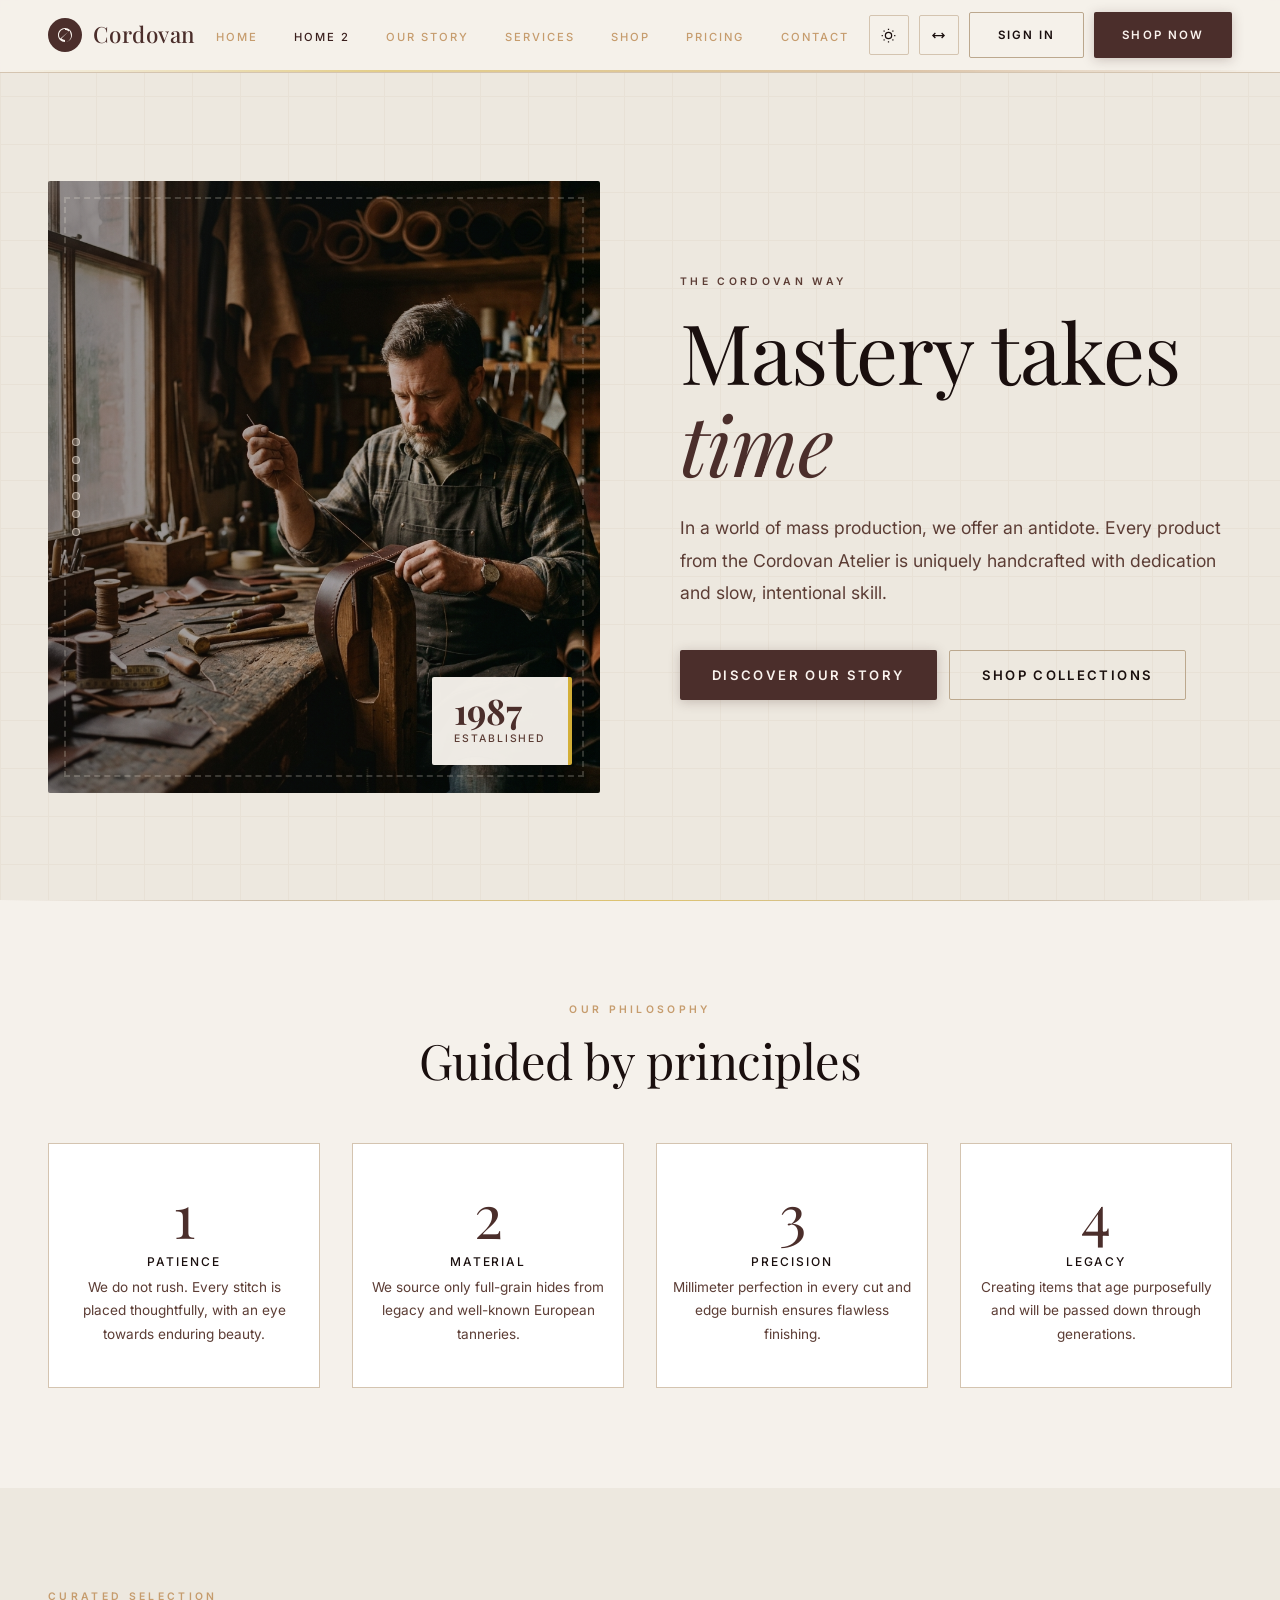
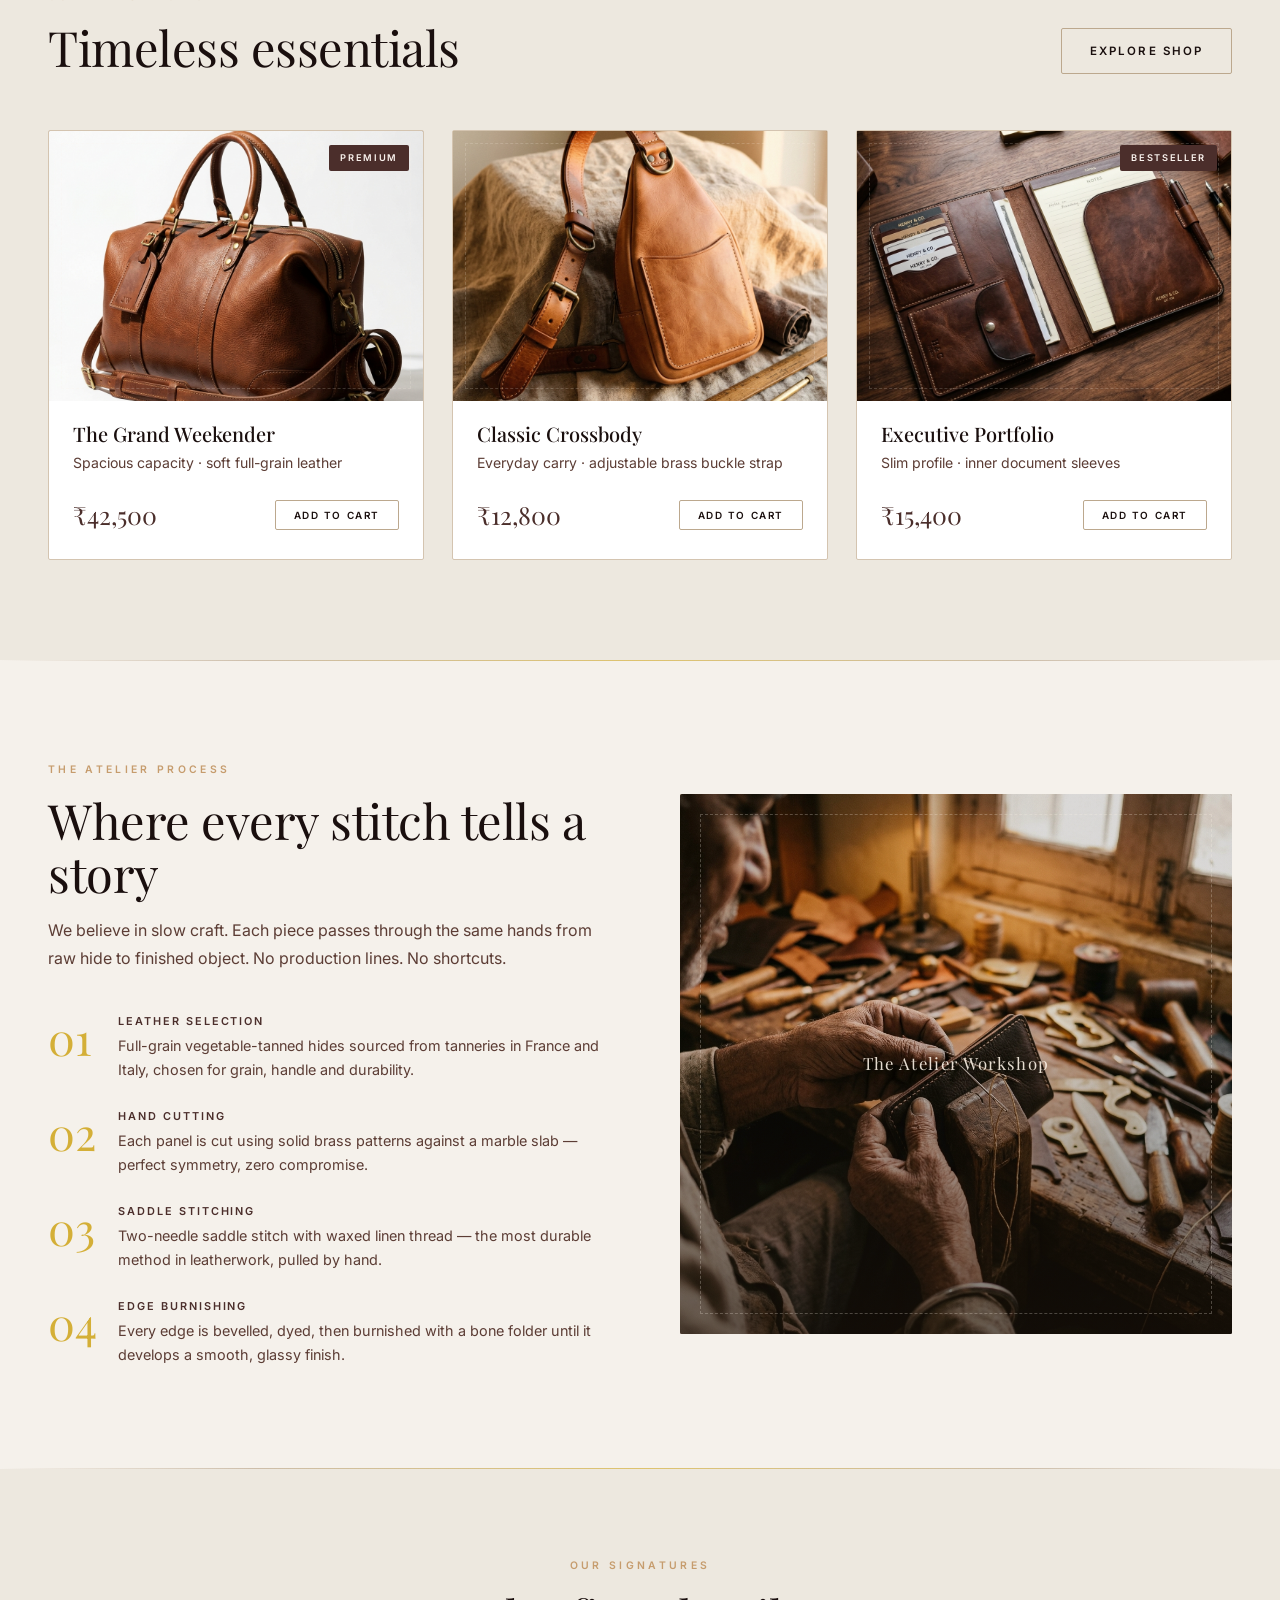
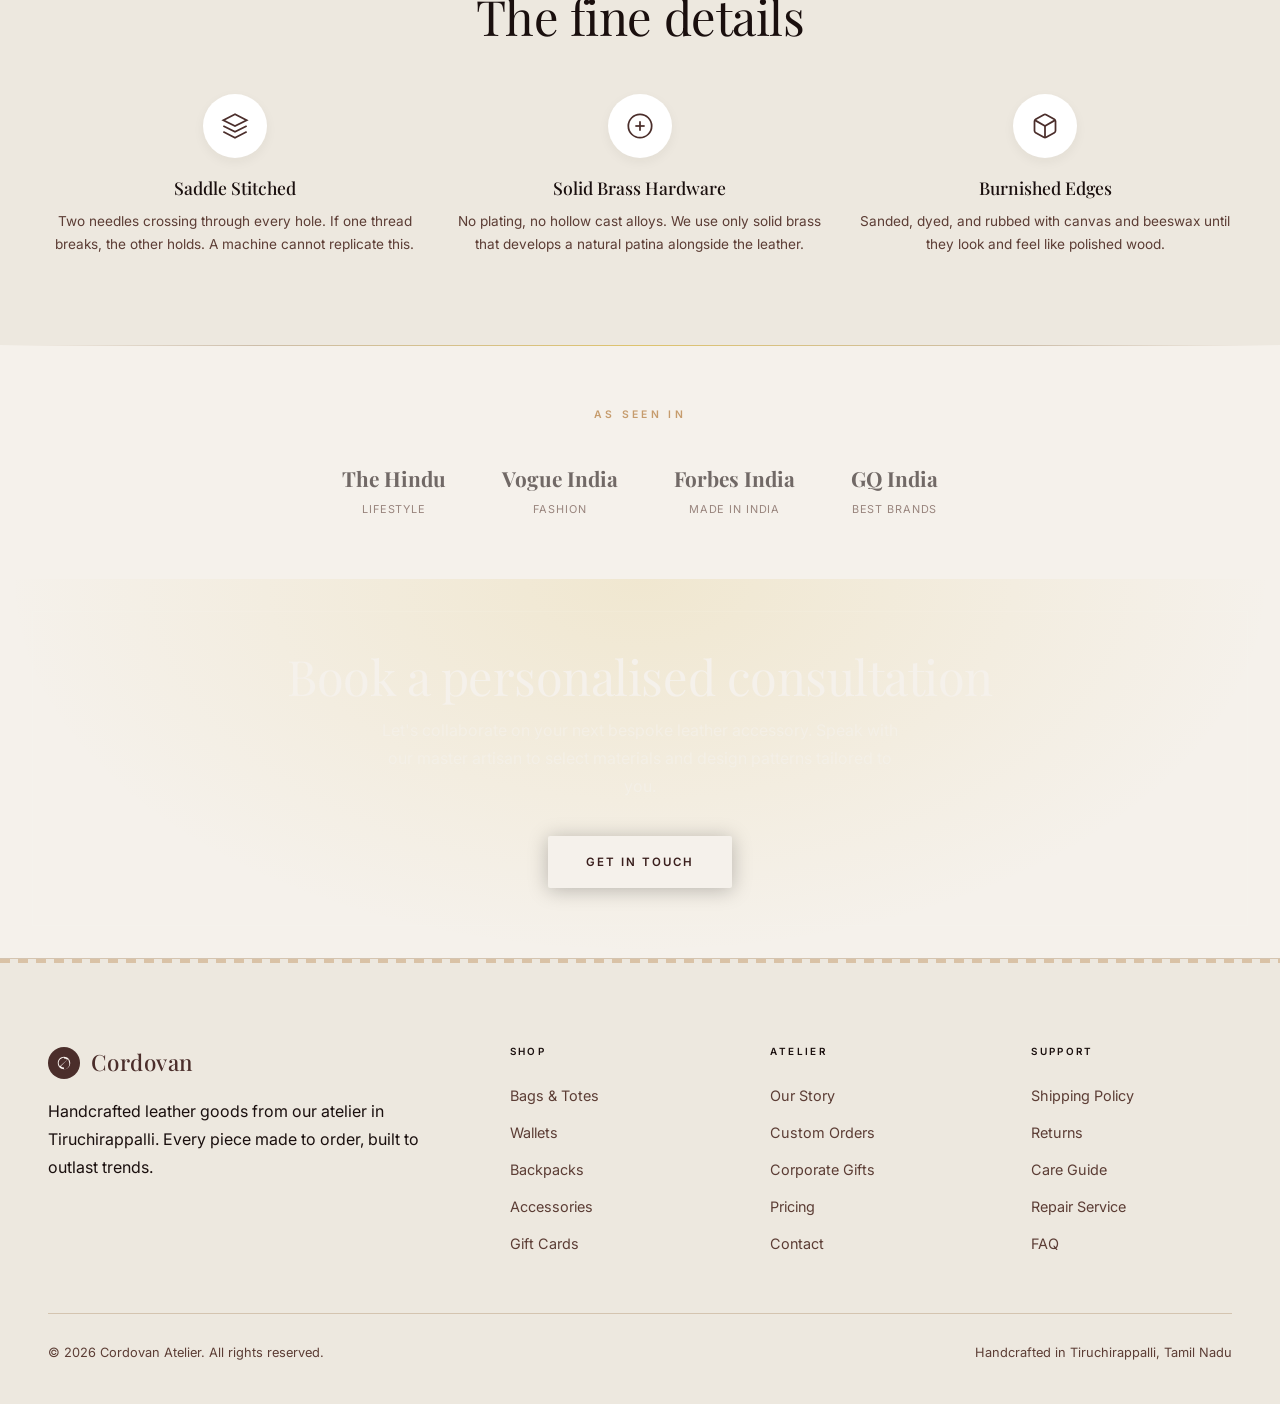
==== commit 3f913828: "first commit" ====
--- a/index-2.html
+++ b/index-2.html
@@ -274,7 +274,53 @@
     </div>
   </section>
 
-  <div class="cta-banner" style="background: linear-gradient(135deg, var(--hide) 0%, var(--hide-deep) 100%);">
+  <div class="divider-stitch"></div>
+
+  <!-- S5: The Fine Details -->
+  <section style="padding:88px 0;background:var(--parch2,#f8f5f0)">
+    <div class="container">
+      <div style="text-align:center;margin-bottom:52px">
+        <span class="eyebrow" style="display:block;text-align:center">Our Signatures</span>
+        <h2>The fine details</h2>
+      </div>
+      <div style="display:grid;grid-template-columns:repeat(auto-fit,minmax(240px,1fr));gap:32px">
+        <div style="text-align:center">
+          <div style="width:64px;height:64px;border-radius:50%;background:white;margin:0 auto 20px;display:flex;align-items:center;justify-content:center;box-shadow:0 4px 12px rgba(44,31,26,.05)"><svg width="28" height="28" viewBox="0 0 24 24" fill="none" stroke="var(--hide)" stroke-width="1.5"><path d="M12 2L2 7l10 5 10-5-10-5zM2 17l10 5 10-5M2 12l10 5 10-5"/></svg></div>
+          <h4 style="font-family:'Playfair Display',serif;font-size:1.1rem;margin-bottom:12px">Saddle Stitched</h4>
+          <p style="font-size:.85rem;color:var(--ink-mid);line-height:1.75">Two needles crossing through every hole. If one thread breaks, the other holds. A machine cannot replicate this.</p>
+        </div>
+        <div style="text-align:center">
+          <div style="width:64px;height:64px;border-radius:50%;background:white;margin:0 auto 20px;display:flex;align-items:center;justify-content:center;box-shadow:0 4px 12px rgba(44,31,26,.05)"><svg width="28" height="28" viewBox="0 0 24 24" fill="none" stroke="var(--hide)" stroke-width="1.5"><circle cx="12" cy="12" r="10"/><line x1="12" y1="8" x2="12" y2="16"/><line x1="8" y1="12" x2="16" y2="12"/></svg></div>
+          <h4 style="font-family:'Playfair Display',serif;font-size:1.1rem;margin-bottom:12px">Solid Brass Hardware</h4>
+          <p style="font-size:.85rem;color:var(--ink-mid);line-height:1.75">No plating, no hollow cast alloys. We use only solid brass that develops a natural patina alongside the leather.</p>
+        </div>
+        <div style="text-align:center">
+          <div style="width:64px;height:64px;border-radius:50%;background:white;margin:0 auto 20px;display:flex;align-items:center;justify-content:center;box-shadow:0 4px 12px rgba(44,31,26,.05)"><svg width="28" height="28" viewBox="0 0 24 24" fill="none" stroke="var(--hide)" stroke-width="1.5"><path d="M21 16V8a2 2 0 0 0-1-1.73l-7-4a2 2 0 0 0-2 0l-7 4A2 2 0 0 0 3 8v8a2 2 0 0 0 1 1.73l7 4a2 2 0 0 0 2 0l7-4A2 2 0 0 0 21 16z"/><polyline points="3.27 6.96 12 12.01 20.73 6.96"/><line x1="12" y1="22.08" x2="12" y2="12"/></svg></div>
+          <h4 style="font-family:'Playfair Display',serif;font-size:1.1rem;margin-bottom:12px">Burnished Edges</h4>
+          <p style="font-size:.85rem;color:var(--ink-mid);line-height:1.75">Sanded, dyed, and rubbed with canvas and beeswax until they look and feel like polished wood.</p>
+        </div>
+      </div>
+    </div>
+  </section>
+
+  <div class="divider-stitch"></div>
+
+  <!-- S6: Press Section -->
+  <section style="padding:60px 0">
+    <div class="container">
+      <div style="text-align:center;margin-bottom:36px">
+        <span class="eyebrow" style="display:block;text-align:center">As Seen In</span>
+      </div>
+      <div style="display:flex;flex-wrap:wrap;justify-content:center;align-items:center;gap:32px 56px">
+        <div style="opacity:.6;transition:opacity .2s;text-align:center;cursor:default" onmouseover="this.style.opacity='1'" onmouseout="this.style.opacity='.6'"><div style="font-family:'Playfair Display',serif;font-size:1.3rem;font-weight:700;color:var(--ink)">The Hindu</div><div style="font-size:.68rem;color:var(--ink-mid);margin-top:3px;letter-spacing:.08em;text-transform:uppercase">Lifestyle</div></div>
+        <div style="opacity:.6;transition:opacity .2s;text-align:center;cursor:default" onmouseover="this.style.opacity='1'" onmouseout="this.style.opacity='.6'"><div style="font-family:'Playfair Display',serif;font-size:1.3rem;font-weight:700;color:var(--ink)">Vogue India</div><div style="font-size:.68rem;color:var(--ink-mid);margin-top:3px;letter-spacing:.08em;text-transform:uppercase">Fashion</div></div>
+        <div style="opacity:.6;transition:opacity .2s;text-align:center;cursor:default" onmouseover="this.style.opacity='1'" onmouseout="this.style.opacity='.6'"><div style="font-family:'Playfair Display',serif;font-size:1.3rem;font-weight:700;color:var(--ink)">Forbes India</div><div style="font-size:.68rem;color:var(--ink-mid);margin-top:3px;letter-spacing:.08em;text-transform:uppercase">Made in India</div></div>
+        <div style="opacity:.6;transition:opacity .2s;text-align:center;cursor:default" onmouseover="this.style.opacity='1'" onmouseout="this.style.opacity='.6'"><div style="font-family:'Playfair Display',serif;font-size:1.3rem;font-weight:700;color:var(--ink)">GQ India</div><div style="font-size:.68rem;color:var(--ink-mid);margin-top:3px;letter-spacing:.08em;text-transform:uppercase">Best Brands</div></div>
+      </div>
+    </div>
+  </section>
+
+  <div class="cta-banner">
     <h2>Book a personalised consultation</h2>
     <p>Let's collaborate on your next bespoke leather accessory. Speak with our master artisan to select materials and design patterns tailored to you.</p>
     <button class="btn-parch" onclick="showPage('contact')">Get in Touch</button>
--- a/assets/css/style.css
+++ b/assets/css/style.css
@@ -1025,18 +1025,25 @@
 
 /* ━━━━━━━━━━━━━━━━ CTA BANNER ━━━━━━━━━━━━━━━━ */
 .cta-banner {
-  background: linear-gradient(135deg, #3A1F1D 0%, #4B2E2B 60%, #5C3530 100%);
-  padding: 80px 48px;
+  background: linear-gradient(135deg, rgba(58,31,29,.85) 0%, rgba(75,46,43,.85) 60%, rgba(92,53,48,.85) 100%), url('../images/craft_workshop.png');
+  background-size: cover;
+  background-position: center;
+  background-attachment: fixed; /* parallax feel */
+  padding: 70px 48px;
   text-align: center;
   position: relative;
   overflow: hidden;
+  display: flex;
+  flex-direction: column;
+  align-items: center;
+  justify-content: center;
 }
 
 .cta-banner::before {
   content: '';
   position: absolute;
   inset: 0;
-  background: radial-gradient(ellipse at center top, rgba(212, 175, 55, .08) 0%, transparent 70%);
+  background: radial-gradient(ellipse at center top, rgba(212, 175, 55, .15) 0%, transparent 70%);
 }
 
 .cta-banner::after {
@@ -1170,7 +1177,9 @@
 /* ━━━━━━━━━━━━━━━━ PAGE HERO (inner pages) ━━━━━━━━━━━━━━━━ */
 .page-hero {
   padding-top: 73px;
-  background: var(--parch2);
+  background: linear-gradient(135deg, rgba(44,31,26,.85) 0%, rgba(44,31,26,.92) 100%), url('../images/hero_leather_bag.png');
+  background-size: cover;
+  background-position: center;
   position: relative;
   overflow: hidden;
 }
@@ -1181,23 +1190,40 @@
   inset: 0;
   pointer-events: none;
   background-image:
-    linear-gradient(var(--seam) 1px, transparent 1px),
-    linear-gradient(90deg, var(--seam) 1px, transparent 1px);
+    linear-gradient(rgba(245,241,235,.1) 1px, transparent 1px),
+    linear-gradient(90deg, rgba(245,241,235,.1) 1px, transparent 1px);
   background-size: 32px 32px;
-  opacity: .15;
+  opacity: .2;
 }
 
 .page-hero-inner {
   max-width: 1320px;
   margin: 0 auto;
-  padding: 80px 48px 72px;
+  padding: 50px 48px 60px;
   position: relative;
   z-index: 1;
+  display: flex;
+  flex-direction: column;
+  align-items: center;
+  text-align: center;
+}
+
+.page-hero-inner h1 {
+  color: #FAF3EE;
+  text-shadow: 0 2px 10px rgba(0,0,0,0.5);
+}
+
+.page-hero-inner .eyebrow {
+  color: #FAF3EE;
+  text-shadow: 0 2px 10px rgba(0,0,0,0.5);
+  opacity: 0.9;
 }
 
 .page-hero-inner p {
   font-size: 1.05rem;
-  color: var(--ink-mid);
+  color: #FAF3EE;
+  text-shadow: 0 2px 8px rgba(0,0,0,0.5);
+  opacity: 0.9;
   margin-top: 16px;
   max-width: 52ch;
 }
@@ -2106,8 +2132,8 @@
 
 /* ━━━━━━━━━━━━━━━━ RESPONSIVE ━━━━━━━━━━━━━━━━ */
 
-/* —— Tablet: collapse nav at 1024px —— */
-@media (max-width:1024px) {
+/* —— Tablet: collapse nav at 1200px (to prevent link collision) —— */
+@media (max-width:1200px) {
 
   /* NAV: hide links + desktop-only buttons, show hamburger */
   .nav-links {
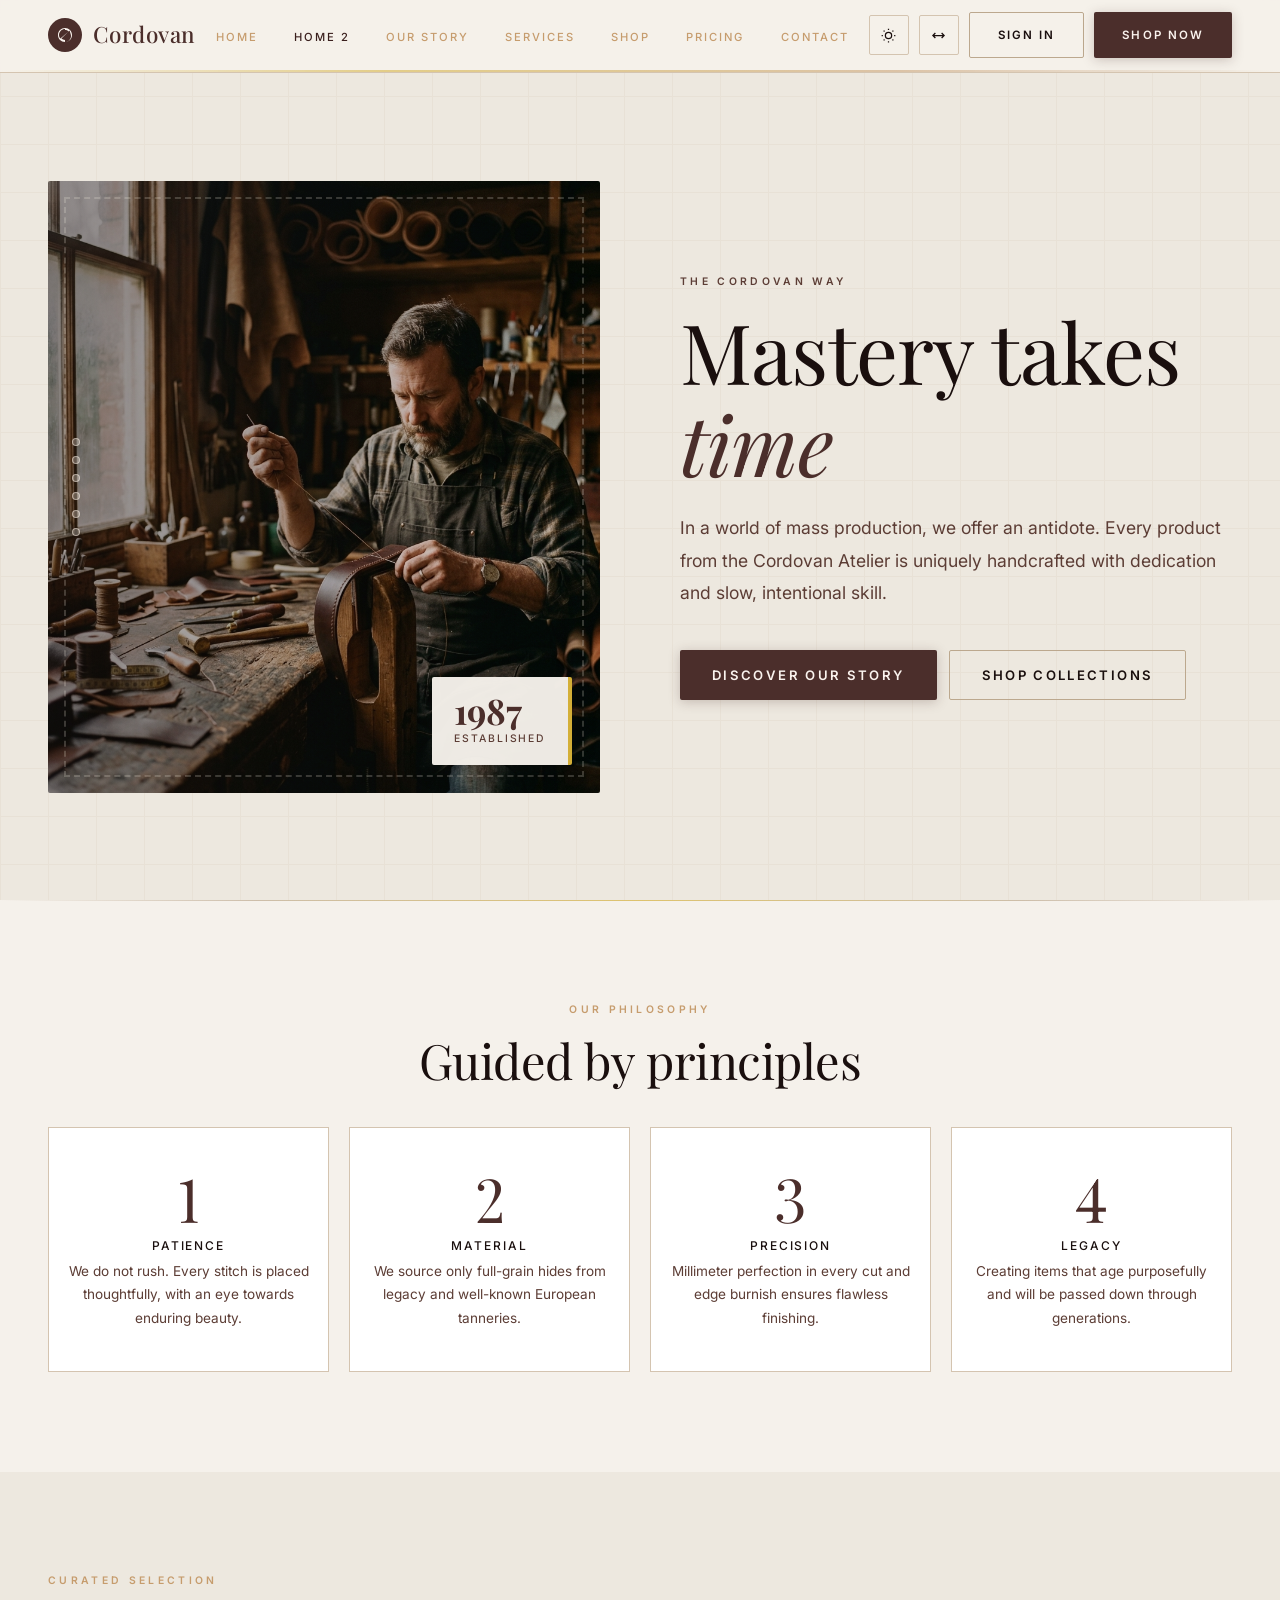
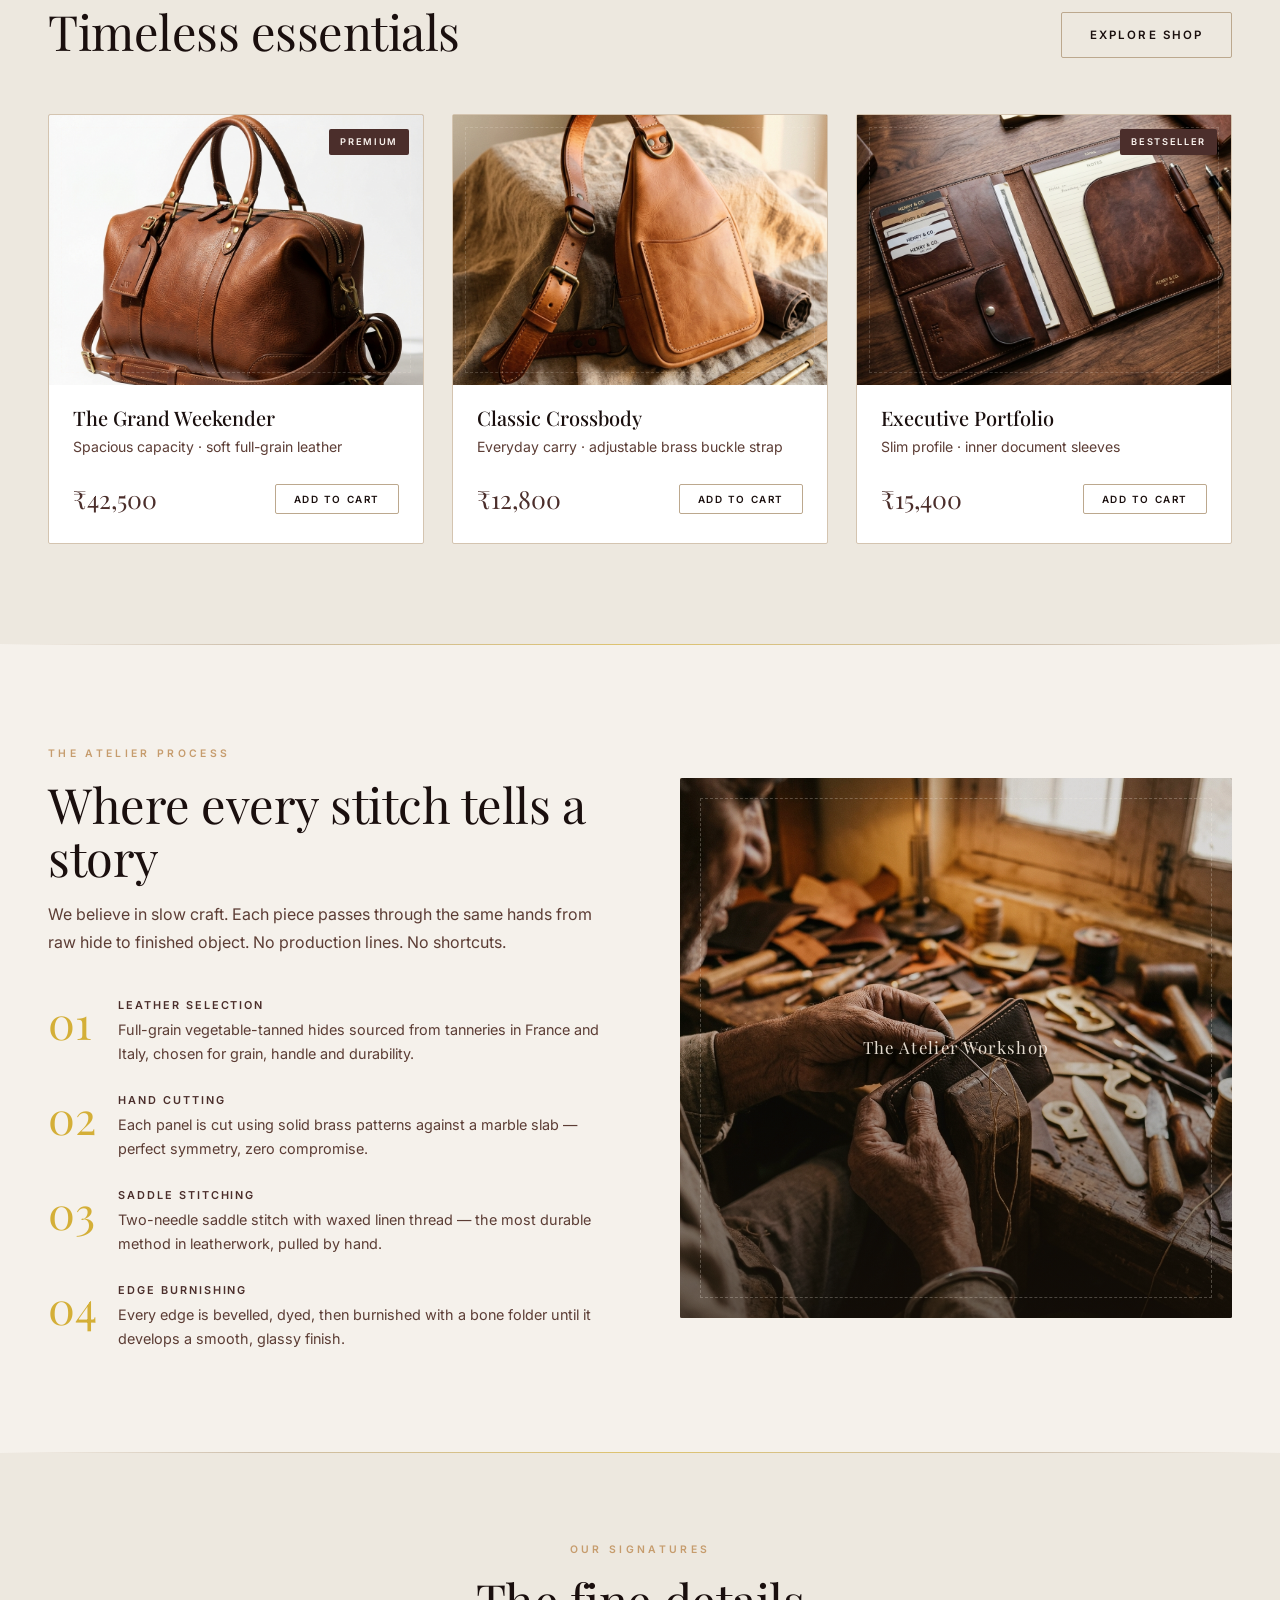
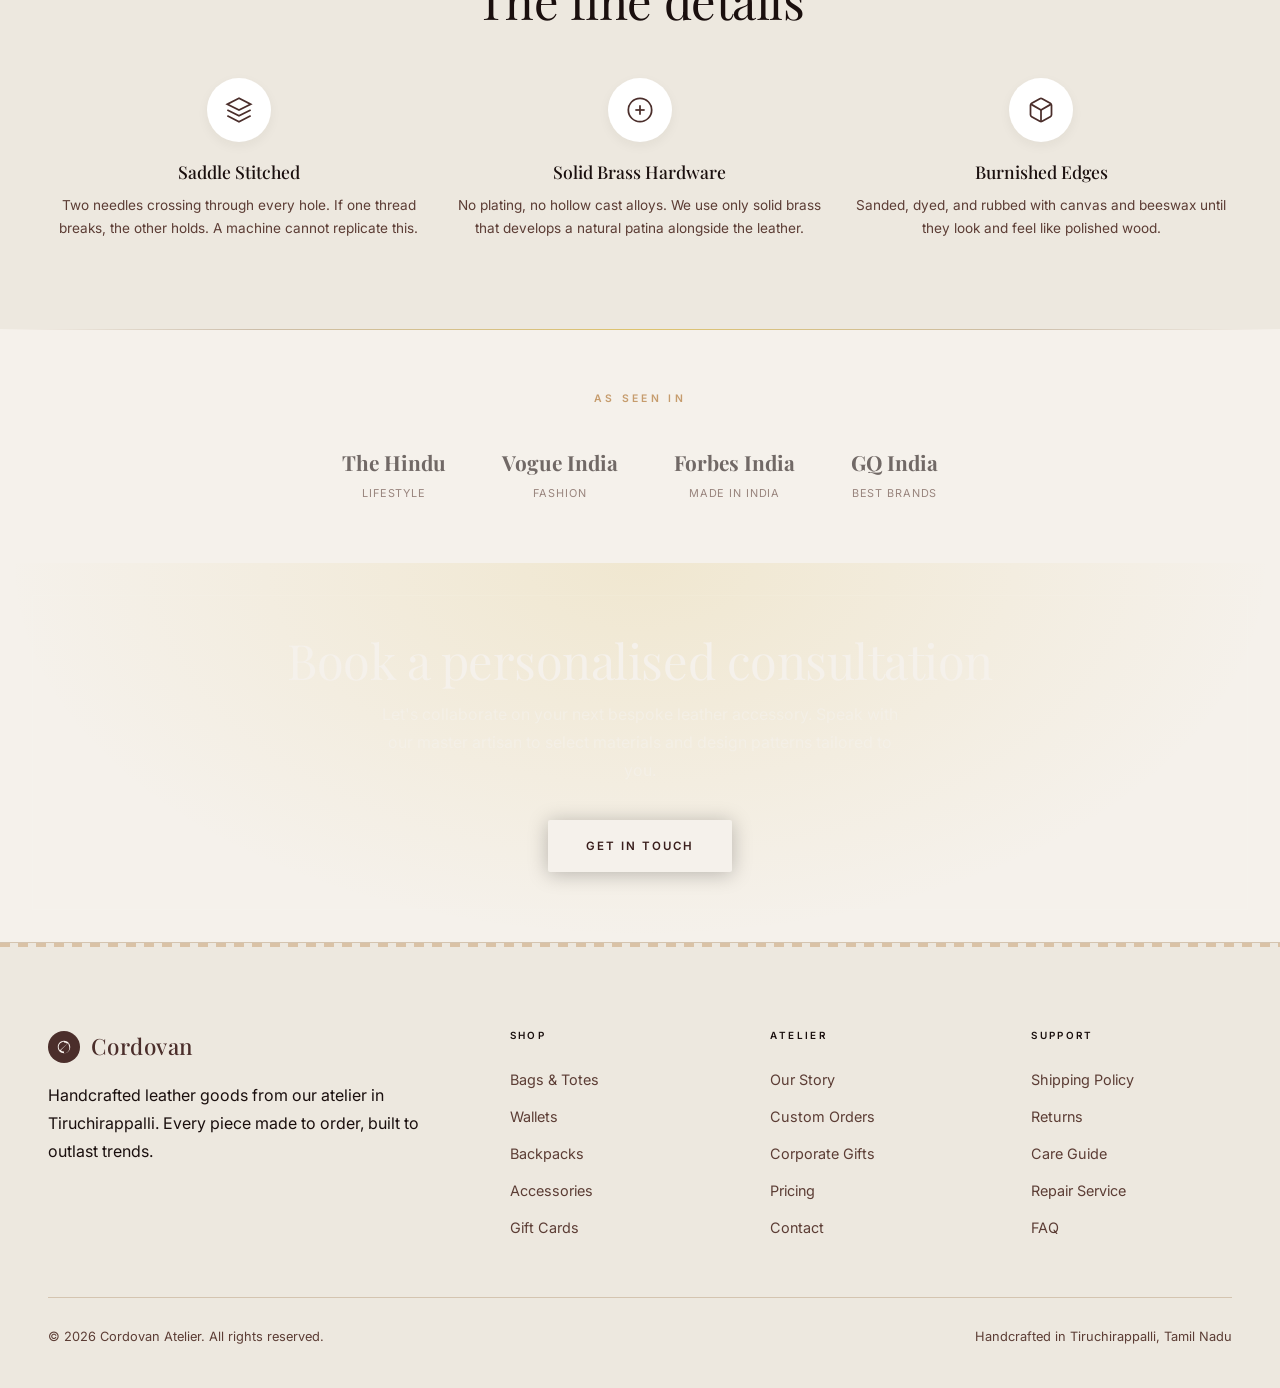
==== commit 6923047c: "first commit" ====
--- a/index-2.html
+++ b/index-2.html
@@ -138,7 +138,7 @@
         <span class="eyebrow">Our Philosophy</span>
         <h2>Guided by principles</h2>
       </div>
-      <div class="values-grid">
+      <div class="card">
         <div class="value-card">
           <div class="value-num">1</div>
           <h4>Patience</h4>
@@ -283,7 +283,7 @@
         <span class="eyebrow" style="display:block;text-align:center">Our Signatures</span>
         <h2>The fine details</h2>
       </div>
-      <div style="display:grid;grid-template-columns:repeat(auto-fit,minmax(240px,1fr));gap:32px">
+      <div class="card-2">
         <div style="text-align:center">
           <div style="width:64px;height:64px;border-radius:50%;background:white;margin:0 auto 20px;display:flex;align-items:center;justify-content:center;box-shadow:0 4px 12px rgba(44,31,26,.05)"><svg width="28" height="28" viewBox="0 0 24 24" fill="none" stroke="var(--hide)" stroke-width="1.5"><path d="M12 2L2 7l10 5 10-5-10-5zM2 17l10 5 10-5M2 12l10 5 10-5"/></svg></div>
           <h4 style="font-family:'Playfair Display',serif;font-size:1.1rem;margin-bottom:12px">Saddle Stitched</h4>
--- a/assets/css/style.css
+++ b/assets/css/style.css
@@ -1453,6 +1453,7 @@
   font-weight: 400;
   color: var(--hide);
   line-height: 1;
+  font-variant-numeric: lining-nums;
 }
 
 .value-card h4 {
@@ -1627,6 +1628,16 @@
   background: var(--hide-deep);
   box-shadow: 0 6px 28px rgba(26, 15, 14, .45);
 }
+.card{
+  display: grid;
+  grid-template-columns: repeat(4,1fr);
+  gap: 20px;
+}
+.card-2{
+  display: grid;
+  grid-template-columns: repeat(3,1fr);
+  gap: 20px;
+}
 
 @media (max-width:768px) {
   .map-wrapper iframe {
@@ -2021,6 +2032,12 @@
 .btn-full {
   width: 100%;
   height: 46px;
+}
+.grid{
+  display: grid;
+  grid-template-columns: 1fr 1fr;
+  gap: 60px;
+  align-items: center;
 }
 
 /* ━━━━━━━━━━━━━━━━ MOBILE MENU DRAWER ━━━━━━━━━━━━━━━━ */
@@ -2295,7 +2312,9 @@
   .auth-card {
     padding: 32px 22px;
   }
-
+.grid{
+  grid-template-columns: 1fr;
+}
   .shop-layout {
     gap: 28px;
   }
@@ -2314,7 +2333,15 @@
   .nav-inner {
     height: 62px;
   }
-
+.grid{
+  grid-template-columns: 1fr;
+}
+.card{
+  grid-template-columns: 1fr;
+}
+.card-2{
+  grid-template-columns: 1fr;
+}
   .mobile-menu {
     top: 64px;
     max-height: calc(100vh - 64px);
